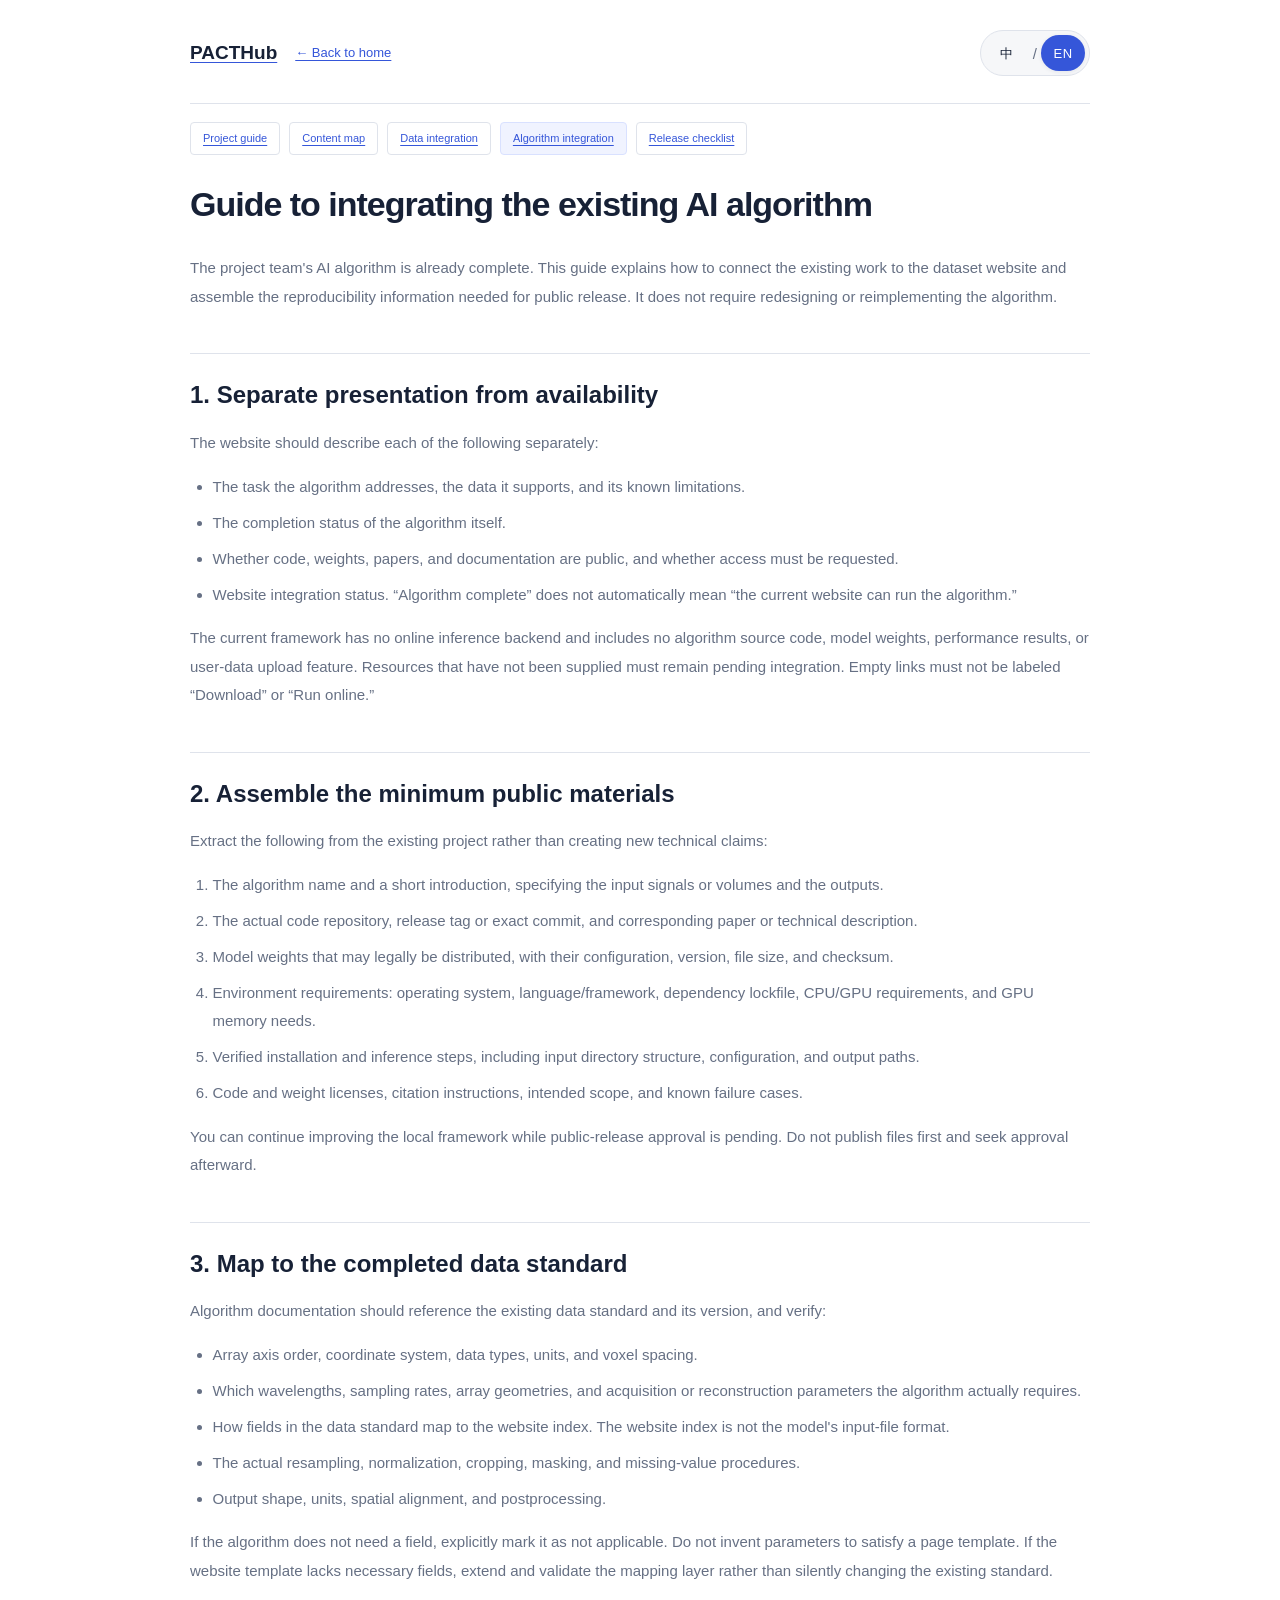
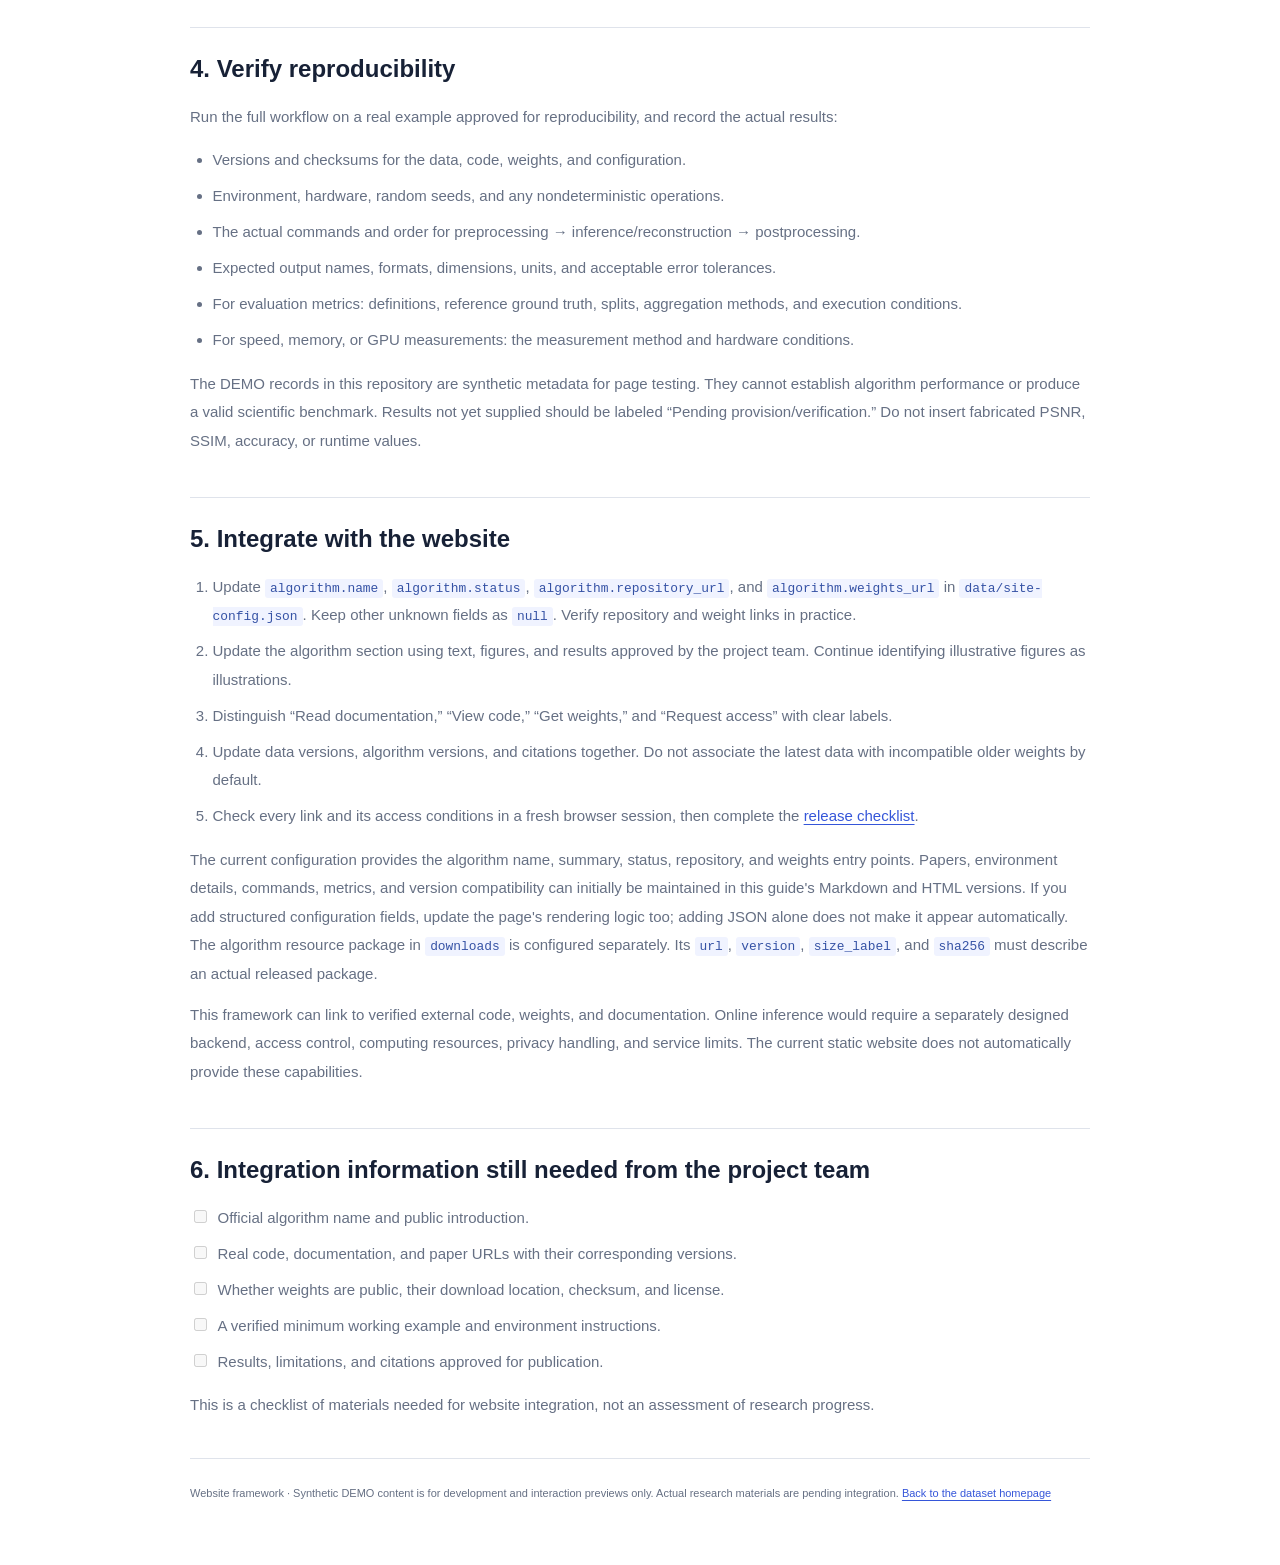
==== docs/algorithm-guide.html @ b76b093a "Complete reviewed bilingual website publication files" ====
<!doctype html>
<html lang="zh-CN">
<head>
  <meta charset="utf-8">
  <meta name="viewport" content="width=device-width,initial-scale=1">
  <meta name="description" data-i18n-content="docs.description" content="PACTHub 中英双语网站指南。示例为合成 DEMO，真实研究材料待提供与核验。">
  <title data-i18n="docs.title.algorithm-guide">算法接入 · PACTHub</title>
  <link rel="icon" href="../assets/images/favicon.svg" type="image/svg+xml">
  <link rel="stylesheet" href="../assets/css/styles.css">
  <style data-doc-style>[data-lang-section][hidden]{display:none!important}.doc-content>.doc-topbar,.doc-content>.doc-nav,.doc-content>.doc-footer{width:100%}.doc-content>.doc-topbar{padding-top:0;align-items:center;flex-wrap:wrap}.doc-content>.doc-nav{padding:18px 0 26px}.doc-toolbar-links{display:flex;align-items:center;gap:18px;flex-wrap:wrap}.doc-content .language-switch{display:inline-flex;align-items:center;gap:4px;padding:4px;border:1px solid var(--line,#ccd4df);border-radius:24px;background:var(--surface,#fff)}.doc-content .language-switch button{font:inherit;font-size:13px;min-width:44px;min-height:36px;padding:4px 12px;border:0;border-radius:20px;background:transparent;color:var(--text,#17283b);cursor:pointer}.doc-content .language-switch button[aria-pressed=true]{background:var(--accent,#335ac9);color:#fff}.doc-content .language-switch button:focus-visible{outline:3px solid var(--accent,#335ac9);outline-offset:3px}.doc-content [data-lang-section]{margin:0}.doc-content>.doc-footer{margin-top:38px;padding-bottom:0}.doc-content .task-list input{flex-shrink:0}</style>
  <script src="../assets/js/i18n.js" defer></script>
  <script src="../assets/js/docs-i18n.js" defer></script>
</head>
<body class="doc-page">
  <!-- Keep this guide's complete Chinese and English content synchronized with docs/algorithm-guide.md. -->
  <a class="skip-link" href="#guide-content" data-i18n="docs.skip">跳转到指南正文</a>
  <main id="main" class="doc-content">
    <header class="doc-topbar">
      <div class="doc-toolbar-links"><a href="../index.html" data-i18n-aria-label="docs.home.aria" aria-label="返回 PACTHub 首页"><strong lang="en">PACTHub</strong></a><a href="../index.html" data-i18n="docs.home">← 返回首页</a></div>
      <div class="language-switch" role="group" aria-label="选择语言" data-i18n-aria-label="docs.language">
        <button type="button" data-language="zh" lang="zh-CN" aria-label="中文" aria-pressed="true">中</button><span aria-hidden="true">/</span><button type="button" data-language="en" lang="en" aria-label="English" aria-pressed="false">EN</button>
      </div>
    </header>
    <nav class="doc-nav" aria-label="文档导航" data-i18n-aria-label="docs.navigation"><a href="project-guide.html" data-i18n="docs.nav.project-guide">项目说明</a><a href="content-map.html" data-i18n="docs.nav.content-map">内容地图</a><a href="data-guide.html" data-i18n="docs.nav.data-guide">数据接入</a><a href="algorithm-guide.html" aria-current="page" data-i18n="docs.nav.algorithm-guide">算法接入</a><a href="release-checklist.html" data-i18n="docs.nav.release-checklist">发布清单</a></nav>
    <article id="guide-content" tabindex="-1">
      <section data-lang-section="zh" lang="zh-CN">
<h1 id="已有-ai-算法接入指南" data-doc-anchor="已有-ai-算法接入指南">已有 AI 算法接入指南</h1>
<p>项目方的 AI 算法已经完成。这里说明如何把已有成果接入数据集网站，并整理公开发布所需的可复现信息；不要求重新设计或重新实现算法。</p>
<h2 id="1-先明确展示与可用性" data-doc-anchor="1-先明确展示与可用性">1. 先明确展示与可用性</h2>
<p>网站应分别说明：</p>
<ul>
<li>算法解决的任务、适用数据和已知限制。</li>
<li>算法本身的完成状态。</li>
<li>代码、权重、论文、使用文档是否已公开，以及是否需要申请访问。</li>
<li>网站接入状态；“算法已完成”不自动意味着“当前站点可运行算法”。</li>
</ul>
<p>当前框架没有在线推理后端，也不包含算法源码、模型权重、性能数据或用户数据上传功能。有关资源未提供时保持待接入状态，不能给空链接显示“下载”或“在线运行”。</p>
<h2 id="2-整理最小公开材料" data-doc-anchor="2-整理最小公开材料">2. 整理最小公开材料</h2>
<p>建议从现有项目提取以下材料，避免另造技术结论：</p>
<ol type="1">
<li>算法名称与简短介绍，明确输入信号/体数据和输出内容。</li>
<li>实际代码仓库、版本标签或精确提交，以及对应论文或技术说明。</li>
<li>合法可分发的模型权重、对应配置、版本、文件大小和校验值。</li>
<li>环境说明：操作系统、语言/框架、依赖锁定文件、CPU/GPU 与显存需求。</li>
<li>已验证的安装和推理步骤，包括输入目录结构、配置和输出路径。</li>
<li>使用许可证、权重许可、引用方式，以及适用范围和已知失败情形。</li>
</ol>
<p>材料尚未获得公开授权时可以继续完善本地框架；不要先公开文件再补审批。</p>
<h2 id="3-与已完成数据标准的对应关系" data-doc-anchor="3-与已完成数据标准的对应关系">3. 与已完成数据标准的对应关系</h2>
<p>算法说明应引用现有数据标准及其版本，并核实：</p>
<ul>
<li>数组轴顺序、坐标系、数据类型、单位和体素间距。</li>
<li>波长、采样率、阵列几何、采集或重建参数中哪些是算法必需输入。</li>
<li>数据标准中的原字段如何映射到网站索引；网站索引不是模型输入文件格式。</li>
<li>重采样、归一化、裁剪、掩膜和缺失值处理的实际步骤。</li>
<li>输出的形状、单位、空间对应关系，以及后处理方式。</li>
</ul>
<p>如果实际算法不需要某个字段，明确标注不适用；不要为满足页面模板而捏造参数。网站模板字段不足时，应扩展并校验映射层，而不是静默改变已有标准。</p>
<h2 id="4-可复现验证" data-doc-anchor="4-可复现验证">4. 可复现验证</h2>
<p>用已获准用于复现的真实样例验证一次完整流程，记录实际结果：</p>
<ul>
<li>数据、代码、权重、配置的版本和校验值。</li>
<li>环境、硬件、随机种子，以及是否存在非确定性算子。</li>
<li>预处理 → 推理/重建 → 后处理的真实命令和顺序。</li>
<li>预期输出名称、格式、维度、单位及可接受误差范围。</li>
<li>若有评估指标，附定义、参考真值、划分、聚合方式和运行条件。</li>
<li>若展示速度、内存或 GPU 开销，附测量口径和硬件条件。</li>
</ul>
<p>本仓库的 DEMO 是页面测试元数据，不能用于证明算法效果或生成有效科学基准。尚未交付的结果应写“待提供/待核验”，不要用虚构 PSNR、SSIM、准确率或耗时占位。</p>
<h2 id="5-在网站中接入" data-doc-anchor="5-在网站中接入">5. 在网站中接入</h2>
<ol type="1">
<li>更新 <code>data/site-config.json</code> 的 <code>algorithm.name</code>、<code>algorithm.status</code>、<code>algorithm.repository_url</code>、<code>algorithm.weights_url</code>，保留其他未知字段的 <code>null</code>。仓库和权重链接必须实际核验。</li>
<li>更新算法介绍页面，使用项目方批准的文字、图表和结果。示意图继续注明其性质。</li>
<li>用清楚的标签区分“阅读文档”“查看代码”“获取权重”“申请访问”。</li>
<li>同步更新数据版本、算法版本与引用信息。不要让最新数据默认关联到不兼容的旧权重。</li>
<li>在空白浏览器会话验证每个链接和访问条件，并按<a href="release-checklist.html">发布清单</a>完成审核。</li>
</ol>
<p>当前配置提供算法名称、摘要、状态、仓库与权重入口；论文、环境、命令、指标和版本对应关系可先写入此指南的维护版与 HTML 版。若为它们增加结构化配置字段，也需同步页面读取逻辑，不能只添加 JSON 后假定会自动显示。<code>downloads</code> 中的算法资料包入口独立配置，其 <code>url</code>、<code>version</code>、<code>size_label</code>、<code>sha256</code> 也需指向真实发布包。</p>
<p>此框架可在外部提供已验证的代码、权重和文档链接。若以后需要在线推理，应另行设计后端、访问控制、计算资源、隐私处理和服务限制；当前静态站点不会自动获得这些能力。</p>
<h2 id="6-尚待项目方提供的接入信息" data-doc-anchor="6-尚待项目方提供的接入信息">6. 尚待项目方提供的接入信息</h2>
<ul class="task-list">
<li><label><input type="checkbox" / disabled>正式算法名与对外简介。</label></li>
<li><label><input type="checkbox" / disabled>真实代码/文档/论文地址及对应版本。</label></li>
<li><label><input type="checkbox" / disabled>权重是否开放、下载位置、校验值及许可。</label></li>
<li><label><input type="checkbox" / disabled>已验证的最小运行示例与环境说明。</label></li>
<li><label><input type="checkbox" / disabled>获准公开的结果、限制与引用。</label></li>
</ul>
<p>以上是网站接入所需材料清单，不是对研究进度的判断。</p>

      </section>
      <section data-lang-section="en" lang="en" hidden inert aria-hidden="true">
<h1 id="en-已有-ai-算法接入指南" data-doc-anchor="已有-ai-算法接入指南">Guide to integrating the existing AI algorithm</h1>
<p>The project team's AI algorithm is already complete. This guide explains how to connect the existing work to the dataset website and assemble the reproducibility information needed for public release. It does not require redesigning or reimplementing the algorithm.</p>
<h2 id="en-1-先明确展示与可用性" data-doc-anchor="1-先明确展示与可用性">1. Separate presentation from availability</h2>
<p>The website should describe each of the following separately:</p>
<ul>
<li>The task the algorithm addresses, the data it supports, and its known limitations.</li>
<li>The completion status of the algorithm itself.</li>
<li>Whether code, weights, papers, and documentation are public, and whether access must be requested.</li>
<li>Website integration status. “Algorithm complete” does not automatically mean “the current website can run the algorithm.”</li>
</ul>
<p>The current framework has no online inference backend and includes no algorithm source code, model weights, performance results, or user-data upload feature. Resources that have not been supplied must remain pending integration. Empty links must not be labeled “Download” or “Run online.”</p>
<h2 id="en-2-整理最小公开材料" data-doc-anchor="2-整理最小公开材料">2. Assemble the minimum public materials</h2>
<p>Extract the following from the existing project rather than creating new technical claims:</p>
<ol type="1">
<li>The algorithm name and a short introduction, specifying the input signals or volumes and the outputs.</li>
<li>The actual code repository, release tag or exact commit, and corresponding paper or technical description.</li>
<li>Model weights that may legally be distributed, with their configuration, version, file size, and checksum.</li>
<li>Environment requirements: operating system, language/framework, dependency lockfile, CPU/GPU requirements, and GPU memory needs.</li>
<li>Verified installation and inference steps, including input directory structure, configuration, and output paths.</li>
<li>Code and weight licenses, citation instructions, intended scope, and known failure cases.</li>
</ol>
<p>You can continue improving the local framework while public-release approval is pending. Do not publish files first and seek approval afterward.</p>
<h2 id="en-3-与已完成数据标准的对应关系" data-doc-anchor="3-与已完成数据标准的对应关系">3. Map to the completed data standard</h2>
<p>Algorithm documentation should reference the existing data standard and its version, and verify:</p>
<ul>
<li>Array axis order, coordinate system, data types, units, and voxel spacing.</li>
<li>Which wavelengths, sampling rates, array geometries, and acquisition or reconstruction parameters the algorithm actually requires.</li>
<li>How fields in the data standard map to the website index. The website index is not the model's input-file format.</li>
<li>The actual resampling, normalization, cropping, masking, and missing-value procedures.</li>
<li>Output shape, units, spatial alignment, and postprocessing.</li>
</ul>
<p>If the algorithm does not need a field, explicitly mark it as not applicable. Do not invent parameters to satisfy a page template. If the website template lacks necessary fields, extend and validate the mapping layer rather than silently changing the existing standard.</p>
<h2 id="en-4-可复现验证" data-doc-anchor="4-可复现验证">4. Verify reproducibility</h2>
<p>Run the full workflow on a real example approved for reproducibility, and record the actual results:</p>
<ul>
<li>Versions and checksums for the data, code, weights, and configuration.</li>
<li>Environment, hardware, random seeds, and any nondeterministic operations.</li>
<li>The actual commands and order for preprocessing → inference/reconstruction → postprocessing.</li>
<li>Expected output names, formats, dimensions, units, and acceptable error tolerances.</li>
<li>For evaluation metrics: definitions, reference ground truth, splits, aggregation methods, and execution conditions.</li>
<li>For speed, memory, or GPU measurements: the measurement method and hardware conditions.</li>
</ul>
<p>The DEMO records in this repository are synthetic metadata for page testing. They cannot establish algorithm performance or produce a valid scientific benchmark. Results not yet supplied should be labeled “Pending provision/verification.” Do not insert fabricated PSNR, SSIM, accuracy, or runtime values.</p>
<h2 id="en-5-在网站中接入" data-doc-anchor="5-在网站中接入">5. Integrate with the website</h2>
<ol type="1">
<li>Update <code>algorithm.name</code>, <code>algorithm.status</code>, <code>algorithm.repository_url</code>, and <code>algorithm.weights_url</code> in <code>data/site-config.json</code>. Keep other unknown fields as <code>null</code>. Verify repository and weight links in practice.</li>
<li>Update the algorithm section using text, figures, and results approved by the project team. Continue identifying illustrative figures as illustrations.</li>
<li>Distinguish “Read documentation,” “View code,” “Get weights,” and “Request access” with clear labels.</li>
<li>Update data versions, algorithm versions, and citations together. Do not associate the latest data with incompatible older weights by default.</li>
<li>Check every link and its access conditions in a fresh browser session, then complete the <a href="release-checklist.html">release checklist</a>.</li>
</ol>
<p>The current configuration provides the algorithm name, summary, status, repository, and weights entry points. Papers, environment details, commands, metrics, and version compatibility can initially be maintained in this guide's Markdown and HTML versions. If you add structured configuration fields, update the page's rendering logic too; adding JSON alone does not make it appear automatically. The algorithm resource package in <code>downloads</code> is configured separately. Its <code>url</code>, <code>version</code>, <code>size_label</code>, and <code>sha256</code> must describe an actual released package.</p>
<p>This framework can link to verified external code, weights, and documentation. Online inference would require a separately designed backend, access control, computing resources, privacy handling, and service limits. The current static website does not automatically provide these capabilities.</p>
<h2 id="en-6-尚待项目方提供的接入信息" data-doc-anchor="6-尚待项目方提供的接入信息">6. Integration information still needed from the project team</h2>
<ul class="task-list">
<li><label><input type="checkbox" / disabled>Official algorithm name and public introduction.</label></li>
<li><label><input type="checkbox" / disabled>Real code, documentation, and paper URLs with their corresponding versions.</label></li>
<li><label><input type="checkbox" / disabled>Whether weights are public, their download location, checksum, and license.</label></li>
<li><label><input type="checkbox" / disabled>A verified minimum working example and environment instructions.</label></li>
<li><label><input type="checkbox" / disabled>Results, limitations, and citations approved for publication.</label></li>
</ul>
<p>This is a checklist of materials needed for website integration, not an assessment of research progress.</p>

      </section>
    </article>
    <footer class="doc-footer"><span data-i18n="docs.footer">网站框架 · 合成 DEMO 仅用于开发与交互演示；真实研究材料待接入。</span> <a href="../index.html" data-i18n="docs.home.footer">返回数据集首页</a></footer>
  </main>
</body>
</html>
---- assets/css/styles.css ----
/* PACTHub — a quiet, editorial research interface. No remote fonts or assets. */
:root{--bg:#fff;--surface:#f6f7f9;--surface-blue:#f0f3ff;--text:#172136;--muted:#667084;--line:#dfe3eb;--accent:#3556d9;--accent-dim:#d9e1ff;--mono:"SFMono-Regular",Consolas,"Liberation Mono",monospace;--sans:Inter,-apple-system,BlinkMacSystemFont,"Segoe UI","PingFang SC","Hiragino Sans GB","Microsoft YaHei",sans-serif}
*{box-sizing:border-box}html{scroll-behavior:smooth;scroll-padding-top:100px}body{margin:0;font-family:var(--sans);color:var(--text);background:var(--bg);font-size:15px;line-height:1.75;-webkit-font-smoothing:antialiased}body.modal-open{overflow:hidden}a{color:inherit;text-decoration:none}button,input,select{font:inherit}button,a,input,select{-webkit-tap-highlight-color:transparent}button{cursor:pointer}button:disabled{cursor:not-allowed}button{color:inherit}img,svg{vertical-align:middle}img{max-width:100%;height:auto}h1,h2,h3,h4,p,figure{margin:0}h1,h2,h3,h4{font-weight:600;line-height:1.4}button:focus-visible,a:focus-visible,input:focus-visible,select:focus-visible{outline:3px solid var(--accent);outline-offset:4px}::selection{background:var(--accent-dim)}[hidden]{display:none!important}.container{width:min(1200px,calc(100% - 96px));margin-inline:auto}.sr-only{position:absolute;width:1px;height:1px;padding:0;margin:-1px;overflow:hidden;clip:rect(0,0,0,0);white-space:nowrap;border:0}.skip-link{position:fixed;top:-80px;left:16px;z-index:100;padding:10px 18px;background:var(--text);color:white;border-radius:5px}.skip-link:focus{top:12px}.mono,.eyebrow{font-family:var(--mono);font-size:10px;line-height:1.6;letter-spacing:1.2px}.eyebrow{font-weight:500;color:var(--accent);margin-bottom:19px;display:flex;align-items:center;gap:10px}.small-cross{font-family:var(--sans);font-size:20px;font-weight:400}.status-dot{display:inline-block;width:5px;height:5px;background:var(--accent);border-radius:50%;flex:none}.demo-banner{min-height:36px;padding:8px 24px;display:flex;align-items:center;justify-content:center;gap:10px;background:var(--surface-blue);font-size:11px;color:#4b597c;line-height:1.5}.demo-banner strong{font-weight:600}.demo-banner a{margin-left:12px;color:var(--accent);white-space:nowrap}.site-header{position:sticky;top:0;background:rgba(255,255,255,.97);border-bottom:1px solid var(--line);z-index:30}.header-inner{height:82px;display:flex;align-items:center;justify-content:space-between;gap:30px}.brand{display:inline-flex;align-items:center;gap:11px;font-size:24px;font-weight:650;letter-spacing:-.9px;white-space:nowrap;line-height:1.2}.brand svg{color:var(--accent)}.primary-nav{display:flex;align-items:center;gap:28px;font-size:12px}.primary-nav>a{padding:10px 0;color:#596174;transition:color .15s}.primary-nav>a:hover{color:var(--accent)}.primary-nav .nav-download{border:1px solid var(--line);padding:9px 15px;border-radius:5px;color:var(--text)}.nav-download span{margin-left:12px}.menu-toggle{display:none;align-items:center;gap:12px;min-height:44px;border:0;background:none;font-size:13px}.hero{display:grid;grid-template-columns:1.06fr 1fr;align-items:center;gap:55px;min-height:650px;padding-block:74px 83px}.hero h1{font-size:clamp(32px,3.8vw,51px);letter-spacing:-2px;line-height:1.43;font-weight:620;margin:24px 0}.hero h1 span{color:var(--accent)}.hero-description{font-size:16px;line-height:1.95;color:var(--muted);max-width:460px}.hero-actions{display:flex;align-items:center;gap:28px;margin-top:31px}.button{min-height:44px;display:inline-flex;align-items:center;justify-content:center;gap:27px;border:1px solid transparent;border-radius:5px;padding:11px 19px;font-size:12px;font-weight:550;line-height:1.5;transition:background .15s, border-color .15s, transform .15s}.button-primary{background:var(--accent);color:#fff;box-shadow:0 3px 6px #3556d912}.button-primary:hover{background:#2646c4;transform:translateY(-1px)}.button-secondary{background:white;border-color:var(--line)}.button-secondary:hover:enabled,.button-secondary[href]:hover{border-color:#acb7d9;background:#f8faff}.button:disabled{background:#f7f8fa;border-color:var(--line);color:#697184;box-shadow:none}.text-link{display:inline-flex;align-items:center;gap:16px;font-size:12px;font-weight:550;color:var(--text);line-height:1.6}.text-link:hover{color:var(--accent)}.hero-topics{display:flex;align-items:center;gap:17px;margin-top:39px;color:var(--muted);font-size:10px}.hero-topics span+span{border-left:1px solid var(--line);padding-left:17px}.hero-visual{position:relative;min-width:0;background:linear-gradient(140deg,#f9fafe 0%,#f1f4fc 65%,#f7f8fc 100%);border:1px solid #edf0f7;border-radius:10px;overflow:hidden}.visual-top{position:absolute;top:22px;left:24px;right:24px;display:flex;justify-content:space-between;font-family:var(--mono);font-size:8px;letter-spacing:1.2px;color:#647088}.visual-marker{color:var(--accent)}.hero-visual img{width:100%;display:block}.hero-visual figcaption{display:flex;justify-content:space-between;align-items:center;padding:0 24px 21px;color:#647088;font-size:9px;letter-spacing:.5px}.section-block{padding-block:92px}.overview{padding-top:36px;border-top:1px solid var(--line)}.section-heading{margin-bottom:43px}.section-heading h2{font-size:clamp(26px,2.6vw,34px);letter-spacing:-1.1px;line-height:1.45}.section-heading .eyebrow{margin-bottom:14px}.section-heading>p,.section-heading.horizontal>p{font-size:13px;color:var(--muted);line-height:1.85;max-width:380px}.section-heading.horizontal{display:flex;align-items:flex-end;justify-content:space-between;gap:44px}.overview-grid{display:grid;grid-template-columns:repeat(3,1fr);gap:34px}.overview-grid article{border-top:1px solid var(--line);padding:27px 0 0}.feature-number{font-family:var(--mono);font-size:12px;color:var(--accent);display:block;margin-bottom:27px}.overview-grid h3{font-size:18px;margin-bottom:12px}.overview-grid p{font-size:13px;line-height:1.95;color:var(--muted);max-width:310px;margin-bottom:27px}.overview-grid .mono{font-size:9px;color:#667084;letter-spacing:1.1px}.explore-section{background:var(--surface);border-block:1px solid #edf0f4}.explorer-toolbar{display:flex;justify-content:space-between;align-items:center;gap:25px;padding-bottom:20px;border-bottom:1px solid var(--line)}.filter-group{display:flex;flex-wrap:wrap;gap:7px}.filter-chip{padding:8px 18px;min-height:40px;border:1px solid transparent;border-radius:5px;background:none;color:var(--muted);font-size:12px;white-space:nowrap}.filter-chip:hover{background:#e8ecf4}.filter-chip.active{background:var(--text);color:#fff}.search-controls{display:flex;align-items:center;gap:10px}.search-field{display:flex;align-items:center;gap:9px;padding:0 13px;border:1px solid var(--line);border-radius:5px;background:white;height:40px;color:var(--muted)}.search-field input{width:160px;min-width:0;border:0;outline:none!important;background:none;color:var(--text);font-size:12px}.search-field:focus-within{outline:2px solid var(--accent);outline-offset:2px}.search-field input::placeholder{color:#667084}.search-controls select{height:40px;max-width:145px;font-size:11px;border:1px solid var(--line);border-radius:5px;background:#fff;padding:0 30px 0 12px;color:var(--muted)}.results-meta{display:flex;justify-content:space-between;align-items:center;gap:15px;font-size:11px;color:var(--muted);margin:19px 0}.results-meta .mono{font-size:8px;letter-spacing:1px}.sample-grid{display:grid;grid-template-columns:repeat(3,minmax(0,1fr));gap:24px;min-height:0}.sample-card{overflow:hidden;background:white;border:1px solid var(--line);border-radius:7px;transition:border-color .18s,box-shadow .18s,transform .18s}.sample-card:hover{border-color:#b7c3e8;box-shadow:0 10px 24px #15274806;transform:translateY(-3px)}.sample-image{position:relative;aspect-ratio:1.9;overflow:hidden;background:#edf0f7;border-bottom:1px solid #eef0f5}.sample-image img{width:100%;height:100%;display:block;object-fit:cover}.demo-tag{display:inline-flex;align-items:center;min-height:21px;border:1px solid #d5ddea;border-radius:3px;padding:2px 6px;background:#ffffffeb;color:#596680;font-family:var(--mono);font-size:8px;letter-spacing:.5px;line-height:1.4}.sample-image .demo-tag{position:absolute;top:13px;left:13px}.image-caption{position:absolute;bottom:11px;left:15px;font-family:var(--mono);font-size:7px;letter-spacing:1px;color:#5e6a84}.sample-content{padding:21px 22px 17px}.sample-topline{display:flex;align-items:center;justify-content:space-between;gap:8px;font-family:var(--mono);font-size:9px;color:var(--muted);letter-spacing:.2px}.split-tag{border:1px solid #e6e9ef;border-radius:3px;padding:1px 5px;font-size:8px;color:#657089}.sample-content h3{font-size:16px;font-weight:550;margin:11px 0 6px}.sample-specs{display:flex;align-items:center;gap:8px;font-family:var(--mono);font-size:10px;color:#667289}.sample-specs span:last-child{font-size:7px;letter-spacing:1px}.sample-footer{border-top:1px solid #eef0f5;margin-top:19px;padding-top:12px;display:flex;align-items:center;justify-content:space-between}.sample-category{font-size:10px;color:var(--muted)}.detail-button{display:flex;align-items:center;gap:14px;border:0;background:none;font-size:11px;padding:7px 0 7px 12px;color:var(--text)}.detail-button:hover{color:var(--accent)}.detail-button span{font-size:15px}.index-footnote{display:flex;justify-content:space-between;align-items:center;gap:25px;margin-top:27px;font-size:11px;color:var(--muted)}.empty-state,.load-error{background:white;border:1px solid var(--line);border-radius:7px;padding:55px 24px;text-align:center}.empty-state>span{display:block;font-size:40px;color:var(--muted);margin-bottom:10px}.empty-state h3,.load-error h3{font-size:19px}.empty-state p,.load-error p{color:var(--muted);font-size:13px;margin:10px auto 20px;max-width:620px;overflow-wrap:anywhere}.load-error a{color:var(--accent);text-decoration:underline}.algorithm-layout{display:grid;grid-template-columns:1fr 1fr;gap:110px;align-items:center}.section-kicker{display:block;font-size:11px;color:var(--muted);margin-bottom:20px}.algorithm-copy h3,.paper-copy h3,.team-grid h3{font-size:25px;letter-spacing:-.5px;margin-bottom:17px}.algorithm-copy>p:not(.resource-status),.paper-copy>p,.team-grid p{color:var(--muted);font-size:13px;line-height:1.95;max-width:450px}.resource-status{display:flex;align-items:center;gap:8px;color:var(--muted);font-size:11px;margin-top:26px}.resource-status:before{content:"";width:5px;height:5px;border-radius:50%;background:#99a3b6}.resource-buttons{display:flex;flex-wrap:wrap;gap:10px;margin-top:19px}.method-panel{border:1px solid var(--line);border-radius:8px;padding:25px 29px 21px;background:#fff}.method-panel-top{display:flex;justify-content:space-between;color:var(--muted);padding-bottom:23px;border-bottom:1px solid var(--line)}.method-panel-top .mono{font-size:8px}.pipeline{list-style:none;margin:0;padding:0}.pipeline li{position:relative;display:flex;gap:24px;padding:24px 0}.pipeline li:not(:last-child){border-bottom:1px solid #edf0f5}.pipeline-number{display:flex;align-items:center;justify-content:center;flex:none;width:34px;height:34px;border:1px solid var(--accent-dim);border-radius:7px;color:var(--accent);background:var(--surface-blue);font-family:var(--mono);font-size:10px}.pipeline .mono{font-size:8px;color:var(--accent)}.pipeline h4{font-size:16px;margin:3px 0 6px}.pipeline p{font-size:11px;color:var(--muted)}.method-caption{border-top:1px solid var(--line);padding-top:15px;font-size:10px;color:var(--muted)}.downloads-section{background:var(--surface);border-block:1px solid #edf0f4}.download-grid{display:grid;grid-template-columns:repeat(3,minmax(0,1fr));gap:23px}.download-card{background:white;border:1px solid var(--line);border-radius:7px;padding:26px;display:flex;flex-direction:column;align-items:flex-start}.status-pill{display:inline-flex;align-items:center;gap:6px;border:1px solid var(--line);border-radius:4px;padding:2px 7px;font-size:9px;color:var(--muted);line-height:1.6}.status-pill:before{content:"";width:4px;height:4px;border-radius:50%;background:#8a96aa}.download-card h3{font-size:20px;margin:24px 0 12px}.download-card>p{font-size:12px;color:var(--muted);line-height:1.9;margin-bottom:24px;flex:1}.download-meta{font-family:var(--mono);font-size:9px;color:var(--muted);display:flex;flex-wrap:wrap;gap:10px;margin-bottom:18px}.download-card>.button{width:100%;justify-content:space-between}.usage-row{display:flex;align-items:center;gap:28px;margin-top:33px;padding:30px 0;border-block:1px solid var(--line)}.usage-row>div{margin-right:auto}.usage-row .mono{font-size:8px;color:var(--muted)}.usage-row h3{font-size:15px;margin-top:7px}.usage-row .text-link{font-size:11px;gap:9px;white-space:nowrap}.release-note{display:flex;gap:10px;align-items:flex-start;margin-top:20px;font-size:10px;color:var(--muted)}.note-symbol{width:15px;height:15px;flex:none;border:1px solid #8c95a7;border-radius:50%;text-align:center;font-size:9px;line-height:14px;margin-top:2px}.release-note p span{margin-left:10px}.publication-layout{display:grid;grid-template-columns:1fr 1fr;gap:110px;align-items:start}.citation-panel{background:var(--surface);border:1px solid var(--line);border-radius:7px;padding:24px 26px;min-height:204px;display:flex;flex-direction:column}.citation-top{display:flex;justify-content:space-between;align-items:center;gap:18px;color:var(--muted);padding-bottom:23px}.citation-top .mono{font-size:9px}.copy-button{background:none;border:none;color:var(--accent);font-size:10px;padding:5px 0;min-height:30px}.copy-button:disabled{color:#758099}.citation-panel>p:first-of-type{font-family:var(--mono);font-size:12px;line-height:1.9;white-space:pre-wrap;overflow-wrap:anywhere;flex:1}.citation-status{font-size:10px;color:var(--muted);margin-top:25px}.team-section{border-top:1px solid var(--line);background:#fafbfc}.team-grid{display:grid;grid-template-columns:1fr 1fr;gap:110px}.team-grid>article{border-top:1px solid var(--line);padding-top:24px}.team-grid h3{font-size:20px}.team-member{margin-top:16px;padding-top:16px;border-top:1px solid var(--line)}.team-member:first-child{margin-top:0;padding-top:0;border:0}.team-member h3{margin-bottom:4px;font-size:18px}.team-member p{font-size:11px}.team-member a{color:var(--accent)}.site-footer{background:white}.footer-inner{display:flex;align-items:center;gap:35px;padding-block:40px}.footer-inner .brand{font-size:22px}.footer-inner p{font-size:11px;color:var(--muted);margin-right:auto}.footer-inner>a:last-child{font-size:11px;color:var(--muted)}.footer-bottom{display:flex;justify-content:space-between;gap:20px;padding-block:21px;border-top:1px solid var(--line);font-family:var(--mono);font-size:8px;letter-spacing:.8px;color:var(--muted)}.footer-bottom a{font-family:var(--sans);font-size:10px;letter-spacing:0}dialog{padding:0;border:1px solid var(--line);border-radius:10px;background:white;color:var(--text);width:min(740px,calc(100% - 32px));max-height:calc(100dvh - 48px);box-shadow:0 30px 100px #14223b33}dialog::backdrop{background:#13213c70;backdrop-filter:blur(3px)}.dialog-shell{padding:26px 32px}.dialog-header{display:flex;justify-content:space-between;align-items:center;border-bottom:1px solid var(--line);margin-bottom:27px;padding-bottom:16px}.dialog-header .eyebrow{margin:0;font-size:9px}.icon-button{display:grid;place-items:center;border:1px solid var(--line);background:white;width:36px;height:36px;border-radius:4px;font-size:24px;line-height:1}.detail-heading>.demo-tag{margin-bottom:12px}.detail-heading h2{font-size:23px;margin-bottom:24px;overflow-wrap:anywhere}.detail-grid{display:grid;grid-template-columns:1fr 1fr;margin:0;gap:0 30px}.detail-grid>div{padding:12px 0;border-top:1px solid var(--line)}.detail-grid dt{font-size:10px;color:var(--muted)}.detail-grid dd{font-family:var(--mono);font-size:12px;margin:4px 0 0;overflow-wrap:anywhere}.detail-note{font-size:12px;color:var(--muted);line-height:1.9;padding:15px;margin-top:20px;background:var(--surface);border-radius:5px;overflow-wrap:anywhere}.detail-provenance{padding-top:23px;font-size:12px;overflow-wrap:anywhere}.detail-provenance h3{font-size:13px;margin-bottom:8px}.detail-provenance p{margin-top:4px;color:var(--muted)}.dialog-footer{border-top:1px solid var(--line);margin-top:28px;padding-top:20px;display:flex;align-items:center;justify-content:space-between;gap:16px}.dialog-footer>span{font-size:10px;color:var(--muted)}
/* Readable documentation shares the same palette and typography. */
.doc-page,.document-main{font-size:15px;line-height:1.9;overflow-wrap:anywhere}.doc-topbar,.doc-nav,.doc-content,.doc-footer{width:min(900px,calc(100% - 64px));margin-inline:auto}.doc-topbar{display:flex;justify-content:space-between;gap:20px;padding:27px 0;border-bottom:1px solid var(--line)}.doc-topbar a{font-size:13px;color:var(--accent)}.doc-topbar strong{font-size:19px}.doc-nav{display:flex;flex-wrap:wrap;gap:9px;padding:24px 0 8px}.doc-nav a{padding:5px 12px;border:1px solid var(--line);border-radius:4px;font-size:11px;color:var(--muted)}.doc-nav a[aria-current=page]{background:var(--surface-blue);border-color:var(--accent-dim);color:var(--accent)}.doc-content{padding:30px 0 62px}.doc-content h1,.document-main h1{font-size:34px;letter-spacing:-1px;margin-bottom:26px}.doc-content h2,.document-main h2{font-size:24px;margin:42px 0 17px;border-top:1px solid var(--line);padding-top:24px}.doc-content h3,.document-main h3{font-size:18px;margin:26px 0 10px}.doc-content p,.doc-content li,.document-main p,.document-main li{color:var(--muted)}.doc-content p,.document-main p{margin:12px 0}.doc-content strong,.document-main strong{color:var(--text)}.doc-content a,.document-main a{color:var(--accent);text-decoration:underline;text-underline-offset:3px}.doc-content code,.document-main code{font-family:var(--mono);font-size:.86em;background:var(--surface-blue);color:#3552a5;padding:2px 5px;border-radius:3px}.doc-content pre,.document-main pre{background:var(--surface);border:1px solid var(--line);border-radius:5px;padding:20px;overflow:auto;white-space:pre-wrap}.doc-content pre code{padding:0;background:none}.doc-content table,.document-main table{display:block;max-width:100%;overflow:auto;border-collapse:collapse;font-size:12px;margin:22px 0}.doc-content th,.doc-content td,.document-main th,.document-main td{padding:10px 14px;border:1px solid var(--line);text-align:left;vertical-align:top;min-width:110px}.doc-content th,.document-main th{background:var(--surface-blue)}.doc-content ul,.doc-content ol{padding-left:1.5em}.doc-content li{margin:.5em 0}.doc-content .task-list{list-style:none;padding-left:0}.doc-content input[type=checkbox]{accent-color:var(--accent);margin-right:.7em}.doc-footer{padding:24px 0 40px;border-top:1px solid var(--line);font-size:11px;color:var(--muted)}.document-header{padding-block:28px;border-bottom:1px solid var(--line)}.document-main{max-width:900px;padding-block:50px 80px}.document-main section{margin-block:35px}
@media(min-width:1440px){.hero{gap:75px}}
@media(max-width:1100px){.container{width:calc(100% - 64px)}.primary-nav{gap:18px}.hero{gap:30px;min-height:590px;padding-block:68px}.hero h1{font-size:39px;letter-spacing:-1.5px}.hero-description{font-size:14px}.hero-actions{gap:18px}.algorithm-layout,.publication-layout,.team-grid{gap:55px}.sample-content{padding:18px}.usage-row{gap:20px}.download-card{padding:23px}}
@media(max-width:850px){.container{width:calc(100% - 48px)}.header-inner{height:70px}.brand{font-size:23px}.menu-toggle{display:flex}.primary-nav{display:none;position:absolute;top:70px;left:0;right:0;background:#fff;border-bottom:1px solid var(--line);padding:12px 24px 22px;flex-direction:column;align-items:stretch;gap:0;box-shadow:0 10px 15px #15274805}.primary-nav.open{display:flex}.primary-nav>a{padding:12px}.primary-nav .nav-download{margin-top:10px;padding:10px 12px}.hero{grid-template-columns:1fr 1fr;gap:20px;min-height:515px;padding-block:56px}.hero h1{font-size:32px;letter-spacing:-1px}.hero .eyebrow{font-size:8px;letter-spacing:.8px}.hero-description{font-size:12px}.hero-actions{flex-wrap:wrap;gap:17px}.hero-topics{margin-top:25px;font-size:9px;gap:12px}.hero-topics span+span{padding-left:12px}.visual-top{top:18px;left:18px;right:18px;font-size:6px;letter-spacing:.6px}.hero-visual figcaption{padding:0 18px 17px;font-size:8px}.section-block{padding-block:68px}.overview{padding-top:35px}.section-heading.horizontal{gap:25px}.section-heading.horizontal>p{font-size:11px;max-width:270px}.section-heading h2{font-size:28px}.overview-grid{gap:22px}.overview-grid p{font-size:12px}.explorer-toolbar{align-items:flex-start;flex-direction:column;gap:17px}.search-controls{width:100%}.search-field{flex:1}.search-field input{width:100%}.sample-grid{grid-template-columns:repeat(2,minmax(0,1fr));gap:20px}.algorithm-layout,.publication-layout,.team-grid{gap:35px}.method-panel{padding:21px}.pipeline li{gap:18px}.algorithm-copy h3,.paper-copy h3{font-size:23px}.download-grid{gap:14px}.download-card{padding:20px}.download-card h3{font-size:18px}.download-card>p{font-size:11px}.download-card .button{font-size:11px;padding:10px 12px}.usage-row{flex-wrap:wrap;gap:18px 26px}.usage-row>div{width:100%;margin-right:0}.citation-panel{padding:21px}.team-grid h3{font-size:19px}}
@media(max-width:600px){html{scroll-padding-top:84px}.container{width:calc(100% - 40px)}.demo-banner{padding:8px 15px;gap:7px;font-size:9px;justify-content:flex-start}.demo-banner a{margin-left:auto;font-size:9px}.header-inner{height:65px}.primary-nav{top:65px}.brand{font-size:22px}.brand svg{width:26px;height:29px}.hero{grid-template-columns:1fr;gap:40px;padding-block:43px 50px}.hero .eyebrow{font-size:9px}.hero h1{font-size:clamp(30px,7.7vw,43px);letter-spacing:-1.5px;margin:22px 0 20px}.hero-description{font-size:14px}.hero-actions{margin-top:25px;gap:25px}.hero-topics{margin-top:28px;font-size:10px}.hero-visual{max-width:470px;width:100%;margin-inline:auto}.visual-top{font-size:8px;top:20px;left:22px;right:22px}.hero-visual figcaption{font-size:9px;padding:0 22px 20px}.hero-visual img{max-height:340px;object-fit:contain}.section-block{padding-block:56px}.overview{padding-top:30px}.section-heading{margin-bottom:30px}.section-heading.horizontal{display:block}.section-heading.horizontal>p{max-width:none;font-size:12px;margin-top:17px}.section-heading h2{font-size:26px;letter-spacing:-.8px}.eyebrow{font-size:9px;letter-spacing:1px}.overview-grid{grid-template-columns:1fr;gap:23px}.overview-grid article{padding-top:21px;position:relative;padding-left:42px}.feature-number{position:absolute;left:0;top:23px;margin:0}.overview-grid h3{font-size:17px;margin-bottom:8px}.overview-grid p{max-width:none;font-size:12px;margin-bottom:12px}.overview-grid .mono{font-size:8px}.explorer-toolbar{gap:17px}.filter-chip{padding:8px 15px}.search-controls{gap:8px}.search-field{padding:0 10px}.search-controls select{max-width:116px;padding-left:9px;padding-right:18px;font-size:10px}.results-meta .mono{display:none}.sample-grid{grid-template-columns:1fr;gap:21px}.sample-content{padding:20px}.sample-content h3{font-size:17px}.sample-image{aspect-ratio:2.0}.sample-image img{object-fit:cover}.index-footnote{align-items:flex-start;font-size:10px;gap:18px}.index-footnote .text-link{font-size:10px;white-space:nowrap;gap:7px}.algorithm-layout,.publication-layout,.team-grid{grid-template-columns:1fr;gap:32px}.algorithm-copy h3,.paper-copy h3{font-size:23px}.resource-buttons .button{font-size:11px}.method-panel{padding:23px}.pipeline li{padding:22px 0;gap:22px}.download-grid{grid-template-columns:1fr;gap:16px}.download-card{padding:24px}.download-card h3{font-size:20px;margin-top:18px}.download-card>p{font-size:12px;margin-bottom:20px;max-width:300px}.download-card .button{font-size:12px}.usage-row{gap:17px 22px}.usage-row .text-link{font-size:10px;gap:7px}.release-note p span{display:block;margin-left:0;margin-top:3px}.citation-panel{padding:22px}.team-grid{gap:30px}.team-grid h3{font-size:20px}.footer-inner{padding-block:30px;gap:18px;flex-wrap:wrap}.footer-inner p{margin-right:0;font-size:10px}.footer-inner>a:last-child{width:100%;font-size:10px}.footer-bottom{font-size:6px;letter-spacing:.5px;padding-block:20px;align-items:center}.dialog-shell{padding:20px}.detail-grid{grid-template-columns:1fr;gap:0}.detail-heading h2{font-size:20px}.dialog-footer{align-items:stretch;flex-direction:column}.dialog-footer>.button{width:100%}.doc-topbar,.doc-nav,.doc-content,.doc-footer{width:calc(100% - 40px)}.doc-content h1,.document-main h1{font-size:28px}.doc-content h2,.document-main h2{font-size:22px}.doc-content,.document-main{font-size:14px}}
@media(prefers-reduced-motion:reduce){html{scroll-behavior:auto}*,*::before,*::after{transition:none!important;animation:none!important}.sample-card:hover,.button-primary:hover{transform:none}}
@media print{.site-header{position:static}.demo-banner,.hero-actions,.explorer-toolbar,.resource-buttons,.menu-toggle,dialog,.site-footer{display:none!important}.container{width:100%}.section-block{padding-block:30px}.hero{padding-block:30px;min-height:0}.sample-card,.download-card,.method-panel{break-inside:avoid}body{font-size:11px}}

/* Cinematic first screen. The remaining six sections keep the light theme. */
.cinematic-header{position:absolute;inset:0 0 auto;background:transparent;border:0;color:#fff;z-index:30}
.cinematic-header .header-inner{height:100px;border-bottom:1px solid #ffffff24}
.cinematic-header .brand svg{color:#bce9f9}
.cinematic-header .primary-nav>a{color:#e0e7f0}
.cinematic-header .primary-nav>a:hover{color:#fff}
.cinematic-header .primary-nav .nav-download{border-color:#ffffff4d;background:#ffffff08;color:#fff;border-radius:50px;padding:10px 18px}
.hero.hero-cinematic{position:relative;isolation:isolate;display:flex;align-items:center;overflow:hidden;width:100%;min-height:720px;min-height:max(720px,100svh);padding:160px 0 175px;background:#030812;color:#fff;gap:0}
.hero-media,.hero-shade{position:absolute;inset:0;pointer-events:none;z-index:-2}
.hero-poster,.hero-video{position:absolute;inset:0;width:100%;height:100%;max-width:none;object-fit:cover;object-position:60% 50%}
.hero-video{opacity:0;transition:opacity .75s ease}
.hero-cinematic[data-video-ready="true"] .hero-video{opacity:1}
.hero-shade{z-index:-1;background:linear-gradient(90deg,rgba(2,7,15,.68) 0%,rgba(2,7,15,.25) 48%,rgba(2,7,15,.05) 100%),linear-gradient(180deg,rgba(2,7,15,.4),transparent 27%,transparent 68%,rgba(2,7,15,.82))}
.hero-content{position:relative}
.hero-copy{max-width:800px}
.hero.hero-cinematic .eyebrow{font-size:10px;letter-spacing:2.6px;color:#c7e9f2;margin:0 0 26px}
.hero-signal{display:inline-block;width:6px;height:6px;border-radius:50%;background:#adf0ff;box-shadow:0 0 12px #4fdaff}
.hero.hero-cinematic h1{font-size:clamp(86px,10.4vw,154px);font-weight:550;letter-spacing:-.065em;line-height:1.04;margin:0 0 28px;color:#fff}
.hero-tagline{font-size:clamp(20px,2.2vw,30px);font-weight:450;letter-spacing:.015em;line-height:1.5}
.hero.hero-cinematic .hero-description{font-size:14px;line-height:1.9;color:#bac9d7;max-width:410px;margin-top:15px}
.hero.hero-cinematic .hero-actions{margin-top:38px;gap:14px;flex-wrap:wrap}
.hero-actions .button{border-radius:50px;min-height:49px;padding:13px 23px;font-size:12px;font-weight:500;gap:34px}
.hero-primary{color:#091322;background:#f1f7fc;border-color:#f1f7fc}
.hero-primary:hover{background:#fff;border-color:#fff}
.hero-secondary{color:#fff;background:#07101a38;border-color:#ffffff66;backdrop-filter:blur(8px)}
.hero-secondary:hover{background:#ffffff15;border-color:#ffffffa0}
.hero-cinematic a:focus-visible,.hero-cinematic button:focus-visible,.cinematic-header a:focus-visible,.cinematic-header button:focus-visible{outline-color:#c8f5ff}
.hero-bottom{position:absolute;left:0;right:0;bottom:max(35px,env(safe-area-inset-bottom));display:grid;grid-template-columns:1fr auto 1fr;align-items:end;gap:24px}
.hero-notes{font-size:10px;line-height:1.6;color:#bbc8d6;letter-spacing:.2px}
.hero-notes>p{font-size:9px;color:#97aabb;margin-bottom:7px}
.hero-notes .demo-banner{min-height:0;padding:0;justify-content:flex-start;flex-wrap:wrap;gap:7px;background:none;color:#bbc8d6;font-size:10px}
.hero-notes .demo-banner a{color:#d7e5ef;font-size:10px;margin-left:3px}
.hero-notes .status-dot{background:#b6d9e6;width:3px;height:3px}
.hero-scroll{display:flex;flex-direction:column;align-items:center;gap:12px;font-size:10px;letter-spacing:1px;color:#c5d6e6}
.hero-scroll>span:last-child{font-size:20px;line-height:1}
.hero-playback{justify-self:end}
.hero-video-toggle{display:inline-flex;align-items:center;gap:12px;min-height:44px;padding:9px 15px;border:1px solid #ffffff45;background:#0b18244d;border-radius:50px;color:#d9e7f1;font-size:10px;backdrop-filter:blur(8px)}
.hero-video-toggle:hover{background:#ffffff15;border-color:#ffffff85}
#hero-video-icon{font-size:11px;min-width:10px}
.hero-cinematic+.overview{padding-top:92px;border-top:0}
@media(max-width:850px){.cinematic-header .header-inner{height:80px}.cinematic-header .primary-nav{top:80px;background:#081320f5;border-color:#ffffff24;backdrop-filter:blur(16px)}.cinematic-header .primary-nav .nav-download{border-radius:5px}.hero.hero-cinematic{min-height:max(700px,100svh);padding:160px 0 175px}.hero.hero-cinematic h1{font-size:clamp(76px,12vw,112px)}.hero.hero-cinematic .eyebrow{font-size:9px;letter-spacing:1.7px}.hero-shade{background:linear-gradient(90deg,#02070fc7,#02070f33),linear-gradient(0deg,#02070feb,transparent 40%,#02070f44)}.hero-bottom{gap:14px}.hero-scroll{display:none}.hero-bottom{grid-template-columns:1fr auto}.hero-cinematic+.overview{padding-top:68px}}
@media(max-width:600px){.cinematic-header .header-inner{height:76px}.cinematic-header .primary-nav{top:76px}.hero.hero-cinematic{min-height:680px;min-height:max(640px,100svh);padding:145px 0 185px;align-items:center}.hero.hero-cinematic h1{font-size:clamp(62px,17vw,98px);letter-spacing:-.07em;margin-bottom:24px}.hero.hero-cinematic .eyebrow{font-size:8px;letter-spacing:1.3px;gap:8px;margin-bottom:26px}.hero-tagline{font-size:clamp(18px,4.8vw,24px);letter-spacing:0}.hero.hero-cinematic .hero-description{font-size:12px;max-width:270px;line-height:1.85}.hero.hero-cinematic .hero-actions{margin-top:28px;gap:10px}.hero-actions .button{padding:11px 16px;font-size:11px;gap:19px;min-height:46px}.hero-bottom{bottom:max(24px,env(safe-area-inset-bottom));grid-template-columns:1fr;gap:15px}.hero-playback{justify-self:start}.hero-notes .demo-banner,.hero-notes .demo-banner a{font-size:9px}.hero-cinematic+.overview{padding-top:56px}.hero-video-toggle{padding:8px 13px;min-height:44px;font-size:10px}.hero-shade{background:linear-gradient(90deg,#02070faf,#02070f44),linear-gradient(0deg,#02070fe6,transparent 65%,#02070f55)}}
@media(max-height:620px) and (min-width:601px){.hero.hero-cinematic{min-height:620px;padding-block:145px 140px}.hero.hero-cinematic h1{font-size:88px}.hero-tagline{font-size:24px}.hero.hero-cinematic .hero-actions{margin-top:24px}}
@media print{.cinematic-header{display:none}.hero.hero-cinematic{min-height:0;padding:40px 0;background:white;color:var(--text)}.hero-media,.hero-shade,.hero-bottom{display:none}.hero.hero-cinematic h1,.hero.hero-cinematic .eyebrow,.hero.hero-cinematic .hero-description{color:var(--text)}.hero.hero-cinematic h1{font-size:54px}.hero-cinematic+.overview{padding-top:30px}}

/* A compact language control stays visible on desktop and mobile, and in dialogs. */
.language-switch{display:inline-flex;align-items:center;gap:2px;padding:3px;border:1px solid var(--line);border-radius:999px;background:#f4f6fa;color:var(--muted);flex:none;line-height:1}
.language-switch button{min-width:41px;min-height:38px;border:0;border-radius:999px;background:transparent;color:inherit;font:600 11px/1 var(--sans);letter-spacing:.03em;padding:8px 10px}
.language-switch button[aria-pressed="true"]{background:#fff;color:var(--text);box-shadow:0 1px 4px #15274815}
.language-switch button:hover{color:var(--text)}
.cinematic-header .language-switch{background:#08132066;border-color:#ffffff40;color:#cfdae5}
.cinematic-header .language-switch button[aria-pressed="true"]{background:#edf5fc;color:#0b1929;box-shadow:none}
.cinematic-header .language-switch button:hover{color:#fff}
.cinematic-header .language-switch button[aria-pressed="true"]:hover{color:#0b1929}
.header-inner>.brand{order:0}.header-inner>.primary-nav{order:1;margin-left:auto}.header-inner>.language-switch{order:2}.header-inner>.menu-toggle{order:3}
.header-inner{gap:22px}.primary-nav{gap:22px}.dialog-header>.language-switch{margin-left:auto;margin-right:12px}
html[lang="en"] .section-heading h2{letter-spacing:-.045em;max-width:620px}
html[lang="en"] .hero-tagline{letter-spacing:-.025em}
html[lang="en"] .section-heading.horizontal>div{min-width:0}
html[lang="en"] .index-footnote{flex-wrap:wrap}
@media(max-width:1100px){.menu-toggle{display:flex}.primary-nav{display:none;position:absolute;top:100px;left:0;right:0;padding:12px 32px 22px;flex-direction:column;align-items:stretch;gap:0;background:#081320f5;border-bottom:1px solid #ffffff24;backdrop-filter:blur(16px)}.primary-nav.open{display:flex}.primary-nav>a{padding:12px}.cinematic-header .primary-nav .nav-download{border-radius:5px;margin-top:10px}.header-inner>.language-switch{margin-left:auto}.header-inner{gap:16px}.language-switch button{min-height:38px}.cinematic-header .primary-nav{top:100px}}
@media(max-width:850px){.cinematic-header .primary-nav{top:80px}}
@media(max-width:600px){.header-inner{gap:10px}.cinematic-header .primary-nav{top:76px}.menu-toggle{gap:7px;font-size:12px}.language-switch{padding:2px}.language-switch button{min-width:34px;min-height:38px;padding:8px}.header-inner>.brand{font-size:20px;gap:7px}.header-inner>.brand svg{width:22px}.dialog-header{flex-wrap:wrap;gap:10px}.dialog-header>.language-switch{margin-right:0}.hero.hero-cinematic .eyebrow{letter-spacing:1px}html[lang="en"] .hero-tagline{max-width:350px}html[lang="en"] .section-heading h2{max-width:100%}html[lang="en"] .search-controls select{max-width:126px}.index-footnote .text-link{white-space:normal}.language-switch button:focus-visible{outline-offset:2px}}
@media print{.language-switch{display:none!important}}
.nav-download>[data-i18n]{margin-left:0}

/* Project video: keep its right-hand subject visible above narrow-screen copy. */
@media(max-width:600px){.hero.hero-cinematic{padding-top:390px;align-items:flex-start}.hero-media{top:80px;bottom:auto;height:320px}.hero-poster,.hero-video{object-position:75% 50%!important}.hero-shade{background:linear-gradient(180deg,rgba(2,7,15,.12) 80px,transparent 240px,#030812 405px)}}

/* Live bilingual text below the visible volume, separate from playback controls. */
.hero-video-caption{position:absolute;right:5%;bottom:120px;width:40%;margin:0;color:#bbc8d6;font-size:11px;font-weight:400;line-height:1.6;letter-spacing:.04em;text-align:center;pointer-events:none}
@media(max-width:600px){.hero.hero-cinematic{padding-top:436px}.hero-video-caption{top:400px;bottom:auto;left:20px;right:20px;width:auto;font-size:10px;letter-spacing:.025em}}
@media print{.hero-video-caption{display:none}}
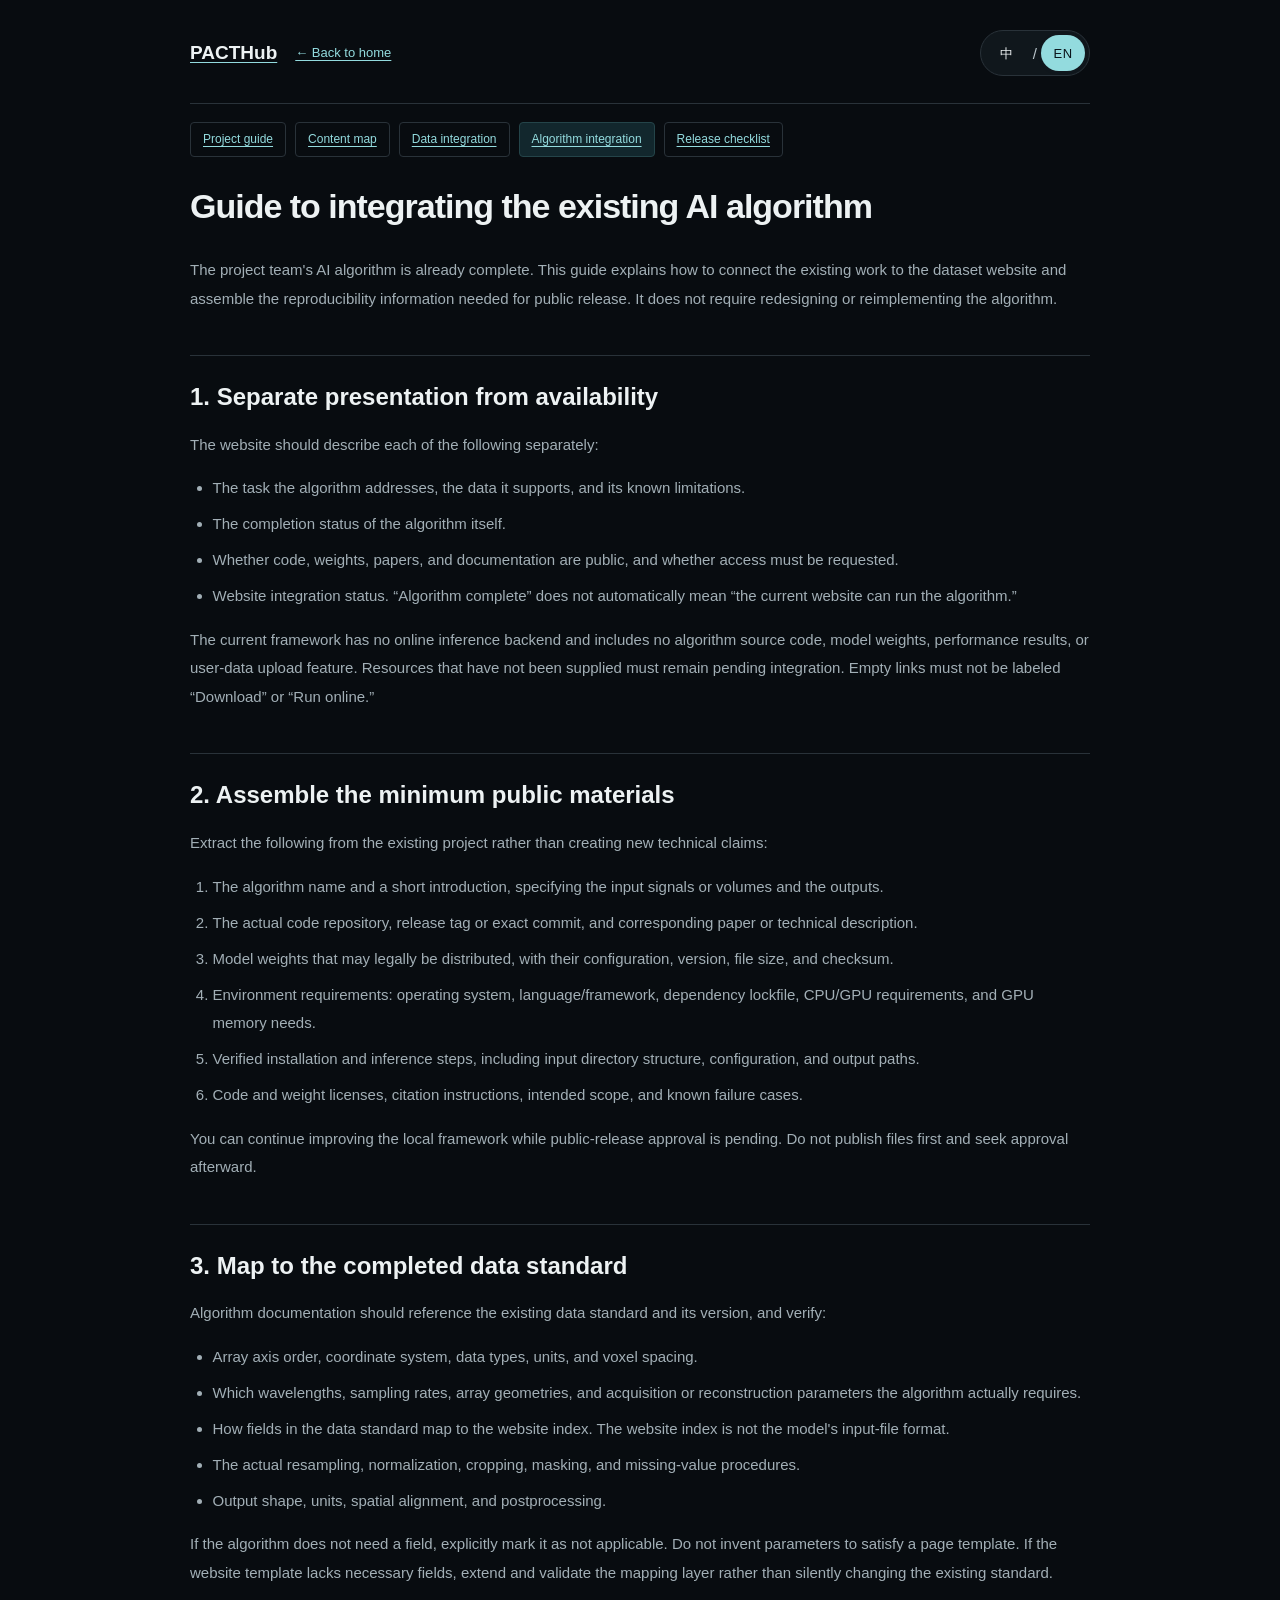
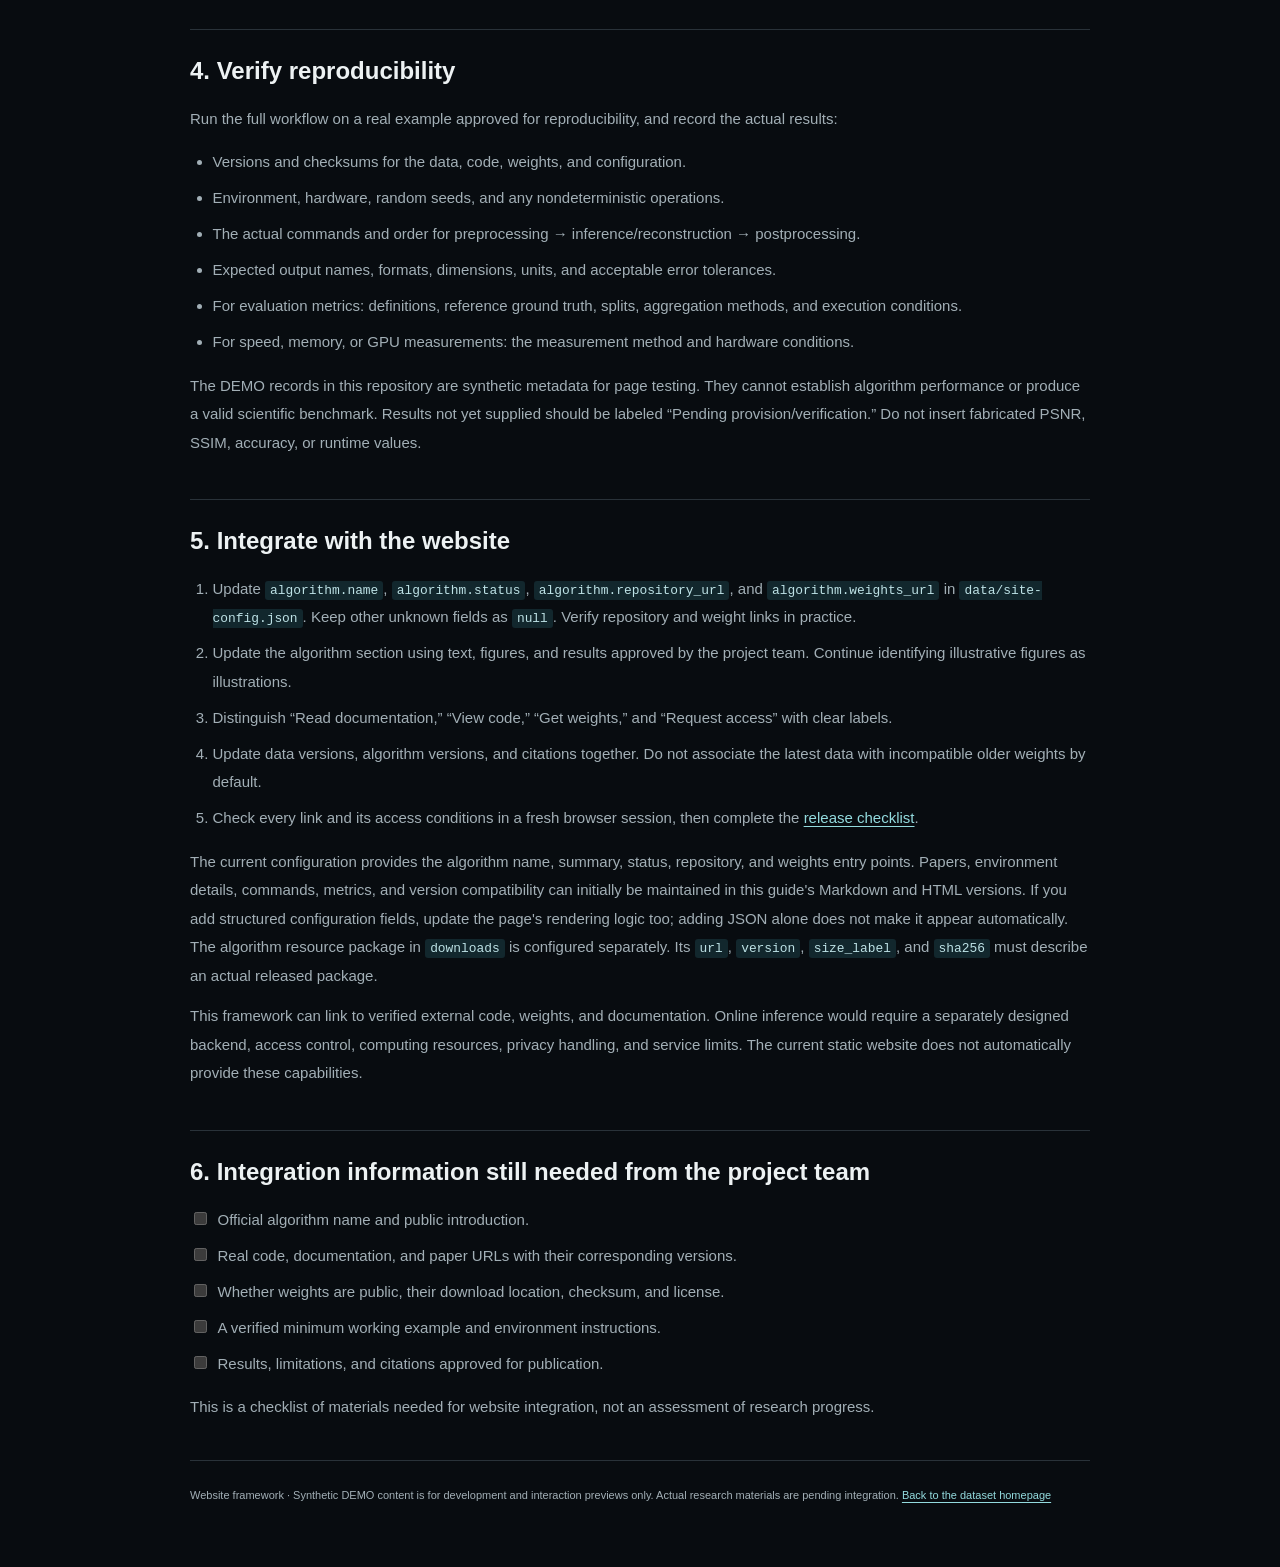
==== commit 83f80e0c: "Match research guides to dark visual system" ====
--- a/docs/algorithm-guide.html
+++ b/docs/algorithm-guide.html
@@ -7,7 +7,7 @@
   <title data-i18n="docs.title.algorithm-guide">算法接入 · PACTHub</title>
   <link rel="icon" href="../assets/images/favicon.svg" type="image/svg+xml">
   <link rel="stylesheet" href="../assets/css/styles.css">
-  <style data-doc-style>[data-lang-section][hidden]{display:none!important}.doc-content>.doc-topbar,.doc-content>.doc-nav,.doc-content>.doc-footer{width:100%}.doc-content>.doc-topbar{padding-top:0;align-items:center;flex-wrap:wrap}.doc-content>.doc-nav{padding:18px 0 26px}.doc-toolbar-links{display:flex;align-items:center;gap:18px;flex-wrap:wrap}.doc-content .language-switch{display:inline-flex;align-items:center;gap:4px;padding:4px;border:1px solid var(--line,#ccd4df);border-radius:24px;background:var(--surface,#fff)}.doc-content .language-switch button{font:inherit;font-size:13px;min-width:44px;min-height:36px;padding:4px 12px;border:0;border-radius:20px;background:transparent;color:var(--text,#17283b);cursor:pointer}.doc-content .language-switch button[aria-pressed=true]{background:var(--accent,#335ac9);color:#fff}.doc-content .language-switch button:focus-visible{outline:3px solid var(--accent,#335ac9);outline-offset:3px}.doc-content [data-lang-section]{margin:0}.doc-content>.doc-footer{margin-top:38px;padding-bottom:0}.doc-content .task-list input{flex-shrink:0}</style>
+  <style data-doc-style>[data-lang-section][hidden]{display:none!important}.doc-content>.doc-topbar,.doc-content>.doc-nav,.doc-content>.doc-footer{width:100%}.doc-content>.doc-topbar{padding-top:0;align-items:center;flex-wrap:wrap}.doc-content>.doc-nav{padding:18px 0 26px}.doc-toolbar-links{display:flex;align-items:center;gap:18px;flex-wrap:wrap}.doc-content .language-switch{display:inline-flex;align-items:center;gap:4px;padding:4px;border:1px solid var(--line,#ccd4df);border-radius:24px;background:var(--surface,#fff)}.doc-content .language-switch button{font:inherit;font-size:13px;min-width:44px;min-height:36px;padding:4px 12px;border:0;border-radius:20px;background:transparent;color:var(--text,#17283b);cursor:pointer}.doc-content .language-switch button[aria-pressed=true]{background:var(--accent,#335ac9);color:#0b151b}.doc-content .language-switch button:focus-visible{outline:3px solid var(--accent,#335ac9);outline-offset:3px}.doc-content [data-lang-section]{margin:0}.doc-content>.doc-footer{margin-top:38px;padding-bottom:0}.doc-content .task-list input{flex-shrink:0}</style>
   <script src="../assets/js/i18n.js" defer></script>
   <script src="../assets/js/docs-i18n.js" defer></script>
 </head>
--- a/assets/css/styles.css
+++ b/assets/css/styles.css
@@ -83,3 +83,191 @@
 .hero-video-caption{position:absolute;right:5%;bottom:120px;width:40%;margin:0;color:#bbc8d6;font-size:11px;font-weight:400;line-height:1.6;letter-spacing:.04em;text-align:center;pointer-events:none}
 @media(max-width:600px){.hero.hero-cinematic{padding-top:436px}.hero-video-caption{top:400px;bottom:auto;left:20px;right:20px;width:auto;font-size:10px;letter-spacing:.025em}}
 @media print{.hero-video-caption{display:none}}
+
+/* Presentation-only image windows. Scientific source PNGs remain untouched. */
+.sample-image{aspect-ratio:2 / 1;background:#050505;position:relative;overflow:hidden}
+.sample-crop-window{position:absolute;left:50%;top:50%;transform:translate(-50%,-50%);overflow:hidden}
+.sample-crop-window img{position:absolute;max-width:none;object-fit:fill}
+.detail-preview{margin:0 0 24px}.detail-preview .sample-image{border-radius:6px}
+.preview-toggle{border:0;background:transparent;padding:10px 0;font:inherit;font-size:12px;color:var(--accent)}
+.sample-image.original-view{aspect-ratio:auto;min-height:260px;display:flex;justify-content:center}
+.sample-image.original-view img{width:auto;height:auto;max-width:100%;max-height:65vh;object-fit:contain}
+
+.sample-specs span:only-child{font-size:10px;letter-spacing:0}
+
+.display-filter-definitions{position:absolute;width:0;height:0;overflow:hidden;pointer-events:none}
+
+/* Scientific enhancement comparison: identical full-FOV geometry, no filters. */
+.enhancement-comparison{margin:42px 0 0}
+.enhancement-heading{display:flex;align-items:baseline;justify-content:space-between;gap:20px;margin-bottom:16px}
+.enhancement-heading h3{margin:0;font-size:clamp(20px,2.2vw,28px)}
+.enhancement-heading p,.enhancement-note{color:var(--muted,#66736f);font-size:13px;line-height:1.7}
+.enhancement-heading p{margin:0;max-width:440px}
+.enhancement-stack{overflow:hidden;border-radius:12px;background:#050606;border:1px solid #26352f}
+.enhancement-frame{position:relative;width:100%;aspect-ratio:2/1;overflow:hidden;background:#050606}
+.enhancement-layer{position:absolute;inset:0;overflow:hidden}
+.enhancement-image{position:absolute;display:block;width:50%;height:200%;max-width:none;left:25%;top:-50%;transform:rotate(90deg);transform-origin:center;object-fit:fill;user-select:none;pointer-events:none}
+.enhancement-slider{--comparison-position:50%;cursor:ew-resize;touch-action:pan-y;outline:none}
+.enhancement-slider:focus-visible{outline:3px solid #b6ef80;outline-offset:-4px}
+.enhancement-before{clip-path:inset(0 calc(100% - var(--comparison-position)) 0 0)}
+.enhancement-divider{position:absolute;top:0;bottom:0;left:var(--comparison-position);width:2px;transform:translateX(-50%);background:#fff;pointer-events:none;box-shadow:0 0 6px #000}
+.enhancement-divider>span{position:absolute;top:50%;left:50%;transform:translate(-50%,-50%);display:grid;place-items:center;width:44px;height:44px;border:2px solid #fff;border-radius:50%;color:#fff;background:#14251bcf;font-size:23px;white-space:pre}
+.enhancement-label{position:absolute;left:14px;top:12px;z-index:1;padding:5px 10px;border:1px solid #ffffff3d;border-radius:5px;background:#07110bba;color:#fff;font-size:12px;pointer-events:none}
+.enhancement-label-after{left:auto;right:14px}
+.enhancement-gt{box-shadow:inset 0 1px #ffffff40}
+.enhancement-slider[aria-valuenow="0"] .enhancement-label-before,.enhancement-slider[aria-valuenow="100"] .enhancement-label-after{visibility:hidden}
+.enhancement-note{margin:10px 0 0}
+@media(max-width:600px){.enhancement-heading{display:block}.enhancement-heading p{margin-top:8px}.enhancement-label{left:8px;top:8px;padding:3px 7px;font-size:11px}.enhancement-label-after{left:auto;right:8px}.enhancement-divider>span{width:36px;height:36px}.enhancement-stack{border-radius:8px}}
+
+/* PACTHub / immersive scientific atlas, October 2026.
+   Real media is the canvas. No decorative geography, synthetic data or image recoloring.
+   This final layer owns the visual system; specimen and comparison geometry above is retained. */
+:root{color-scheme:dark;--bg:#080c10;--surface:#10171c;--surface-blue:#12272d;--text:#edf2f3;--muted:#a2afb6;--line:#293239;--accent:#93dbde;--accent-dim:#244449}
+body{background:var(--bg);font-size:16px;line-height:1.75}
+.container{width:min(1360px,calc(100% - 112px))}
+button,a{touch-action:manipulation}
+a:focus-visible,button:focus-visible,input:focus-visible,select:focus-visible{outline-color:var(--accent)}
+.skip-link{background:var(--accent);color:#080c10}
+.eyebrow{font-size:11px;letter-spacing:.13em;color:var(--accent)}
+.section-block{padding-block:112px}
+.section-heading{margin-bottom:48px}
+.section-heading h2{font-size:clamp(30px,3.5vw,48px);font-weight:450;letter-spacing:-.04em;line-height:1.3}
+.section-heading.horizontal{gap:56px;align-items:flex-end}
+.section-heading>p,.section-heading.horizontal>p{font-size:14px;max-width:355px;line-height:1.9}
+.cinematic-header{position:absolute;inset:22px 24px auto;background:none}
+.cinematic-header .header-inner{width:100%;height:66px;padding:0 24px;border:1px solid #ffffff1c;border-radius:12px;background:#0c1216c9;backdrop-filter:blur(18px)}
+.brand{font-size:23px;letter-spacing:-.06em;font-weight:600}
+.brand svg{width:24px;height:28px}
+.primary-nav{gap:25px;font-size:12px}
+.cinematic-header .primary-nav>a{color:#bcc8ce}
+.cinematic-header .primary-nav>a:hover{color:#fff}
+.cinematic-header .primary-nav .nav-download{padding:8px 14px;border-color:#526067;background:transparent;border-radius:5px}
+.language-switch,.cinematic-header .language-switch{background:transparent;border-color:#465057;color:#bbc6cc;padding:2px}
+.language-switch button,.cinematic-header .language-switch button{min-height:36px;min-width:36px;font-size:10px}
+.language-switch button[aria-pressed="true"],.cinematic-header .language-switch button[aria-pressed="true"]{background:#dfecee;color:#0b151b}
+.hero.hero-cinematic{min-height:max(780px,100svh);background:#070c14;padding:190px 0 185px;align-items:center}
+.hero-media{inset:0}
+.hero-poster,.hero-video{object-position:60% 50%;object-fit:cover}
+.hero-shade{background:linear-gradient(90deg,#070c149e 0%,#070c1430 40%,transparent 60%),linear-gradient(0deg,#080c10,transparent 20%,transparent 85%,#080c102e)}
+.hero-copy{max-width:50%}
+.hero.hero-cinematic .eyebrow{font-size:11px;letter-spacing:.18em;margin-bottom:26px;color:#a9d8df}
+.hero-signal{width:5px;height:5px;box-shadow:none;background:#a9d8df}
+.hero.hero-cinematic h1{font-size:clamp(76px,8vw,128px);font-weight:400;letter-spacing:-.07em;line-height:1.06;margin-bottom:25px}
+.hero-tagline{max-width:520px;font-size:clamp(23px,2.8vw,42px);font-weight:400;line-height:1.5;letter-spacing:-.035em}
+.hero.hero-cinematic .hero-description{max-width:370px;font-size:14px;color:#aab9c3;line-height:1.8;margin-top:20px}
+.hero.hero-cinematic .hero-actions{margin-top:35px;gap:12px}
+.hero-actions .button{padding:13px 19px;min-height:48px;gap:22px;font-size:12px;border-radius:5px}
+.hero-primary{color:#112026;background:#dfedef;border-color:#dfedef}
+.hero-secondary{background:transparent;border-color:#69757c;backdrop-filter:none}
+.hero-secondary:hover{background:#ffffff10}
+.hero-bottom{bottom:32px;align-items:center;padding-top:24px;border-top:1px solid #ffffff20}
+.hero-scroll{flex-direction:row;gap:15px;color:#c4cdd2;font-size:11px}
+.hero-notes,.hero-notes .demo-banner,.hero-notes .demo-banner a{font-size:11px;color:#a8b6c0}
+.hero-notes>p{font-size:10px;letter-spacing:.04em;color:#a8b6c0}
+.hero-video-toggle{font-size:11px;border-radius:5px;background:#111b2399;border-color:#5f707a;backdrop-filter:none}
+.hero-video-caption{font-size:12px;right:6%;width:39%;bottom:150px;letter-spacing:.06em;color:#b5cbd3}
+.hero-cinematic+.overview{padding-top:92px}
+.overview{border-top:0}
+.overview-grid{gap:48px}
+.overview-grid article{padding-top:24px}
+.feature-number{font-size:11px;color:#819097;margin-bottom:22px}
+.overview-grid h3{font-size:22px;font-weight:450}
+.overview-grid p{font-size:14px;line-height:1.85;max-width:350px;margin-bottom:20px}
+.overview-grid .mono{font-size:10px;color:var(--accent)}
+.explore-section{background:#0b1014;border-block:1px solid #252d33}
+.explorer-toolbar{padding:16px 0;gap:20px;border-top:1px solid var(--line);border-bottom:1px solid var(--line)}
+.filter-chip{font-size:12px;border-radius:5px;min-height:44px;color:#bac5cb;padding:9px 19px}
+.filter-chip:hover{background:#1b252c}
+.filter-chip.active{background:#dce7ea;color:#10191f}
+.search-field,.search-controls select{height:44px;background:#10181e;border-color:#3a474f;color:#b9c6cd;border-radius:5px}
+.search-field input{font-size:12px;width:180px;color:var(--text)}
+.search-field input::placeholder{color:#a5b2bc}
+.search-controls select{font-size:12px;max-width:165px}
+.results-meta{margin:25px 0;font-size:12px}
+.results-meta .mono{font-size:10px}
+.sample-grid{grid-template-columns:repeat(2,minmax(0,1fr));gap:36px 28px}
+.sample-card{position:relative;background:transparent;border:0;border-radius:0;overflow:visible;transition:none}
+.sample-card:hover{transform:none;box-shadow:none;border-color:transparent}
+.sample-image{background:#050505;border:0;outline:1px solid #303b42;outline-offset:-1px;border-radius:9px;aspect-ratio:2/1;transition:outline-color .2s}
+.sample-card:hover .sample-image,.sample-card:focus-within .sample-image{outline-color:#83afb8}
+.sample-content{padding:20px 2px 0}
+.sample-topline{font-size:10px;color:#92a4af;letter-spacing:.05em}
+.split-tag{border-color:#394a53;color:#b8c8d0;font-size:10px;padding:2px 7px;border-radius:3px}
+.sample-content h3{font-size:23px;font-weight:450;letter-spacing:-.02em;margin:11px 0 7px}
+.sample-specs,.sample-specs span:only-child{font-family:var(--sans);font-size:12px;color:#9facb6}
+.sample-footer{margin-top:16px;padding-top:10px;border-color:#283139}
+.sample-category{font-size:11px;letter-spacing:.025em}
+.detail-button{font-size:12px;min-height:44px;padding:7px 0 7px 18px;color:#d0e6ed;gap:20px}
+.detail-button::after{content:"";position:absolute;inset:0;z-index:1;border-radius:9px}
+.detail-button:focus-visible{outline-offset:5px}
+.demo-tag{background:#172128;color:#cbd7dc;border-color:#566771}
+.index-footnote{font-size:12px;line-height:1.8;margin-top:35px;align-items:flex-start}
+.index-footnote .text-link{font-size:12px;white-space:nowrap}
+.empty-state,.load-error{background:var(--surface);border-color:var(--line)}
+#algorithm>.section-heading{margin-bottom:38px}
+.enhancement-comparison{margin:0}
+.enhancement-heading{align-items:flex-end;margin-bottom:22px;gap:28px}
+.enhancement-heading h3{font-weight:450;font-size:24px}
+.enhancement-heading p{font-size:12px;max-width:410px}
+.enhancement-stack{border-radius:9px;border-color:#40515b}
+.enhancement-label{font-size:12px;color:#e6eef3;border-color:#536570;background:#101b23ed;border-radius:4px}
+.enhancement-divider>span{background:#142731ed;border-color:#e2eff3;box-shadow:0 3px 24px #0009}
+.enhancement-slider:focus-visible{outline-color:var(--accent)}
+.enhancement-note{font-size:12px;color:#a8b8c1;margin-top:16px}
+.algorithm-layout{grid-template-columns:.8fr 1.2fr;gap:80px;align-items:start;margin-top:64px;padding-top:38px;border-top:1px solid var(--line)}
+.algorithm-copy h3,.paper-copy h3,.team-grid h3{font-size:27px;font-weight:450;line-height:1.45}
+.algorithm-copy>p:not(.resource-status),.paper-copy>p,.team-grid p{font-size:14px;line-height:1.9}
+.method-panel{padding:0;border:0;border-radius:0;background:transparent}
+.method-panel-top{padding-bottom:17px}
+.method-panel-top .mono{font-size:10px}
+.pipeline li{padding:20px 0;gap:20px}
+.pipeline li:not(:last-child){border-color:var(--line)}
+.pipeline-number{background:transparent;border-color:#3e5b63;border-radius:50%;width:32px;height:32px}
+.pipeline .mono{font-size:10px}
+.pipeline h4{font-size:18px;font-weight:450}
+.pipeline p{font-size:12px}
+.method-caption{font-size:11px}
+.button{border-radius:5px;font-size:12px;min-height:44px}
+.button-primary{background:#d2e8eb;color:#0b1a21;box-shadow:none}
+.button-primary:hover{background:#e9f4f5}
+.button-secondary{background:transparent;border-color:#4a5b65;color:#d1e2e9}
+.button-secondary:hover:enabled,.button-secondary[href]:hover{background:#18272f;border-color:#93adb8}
+.button:disabled{background:#152028;color:#93a4ae;border-color:#33434d}
+.resource-status{font-size:12px}
+.downloads-section{background:#10171c;border-block:1px solid #2b363d}
+.download-grid{gap:0;border-block:1px solid #36434b}
+.download-card{border:0;border-right:1px solid #36434b;background:transparent;border-radius:0;padding:32px}
+.download-card:first-child{padding-left:0}.download-card:last-child{border-right:0;padding-right:0}
+.download-card h3{font-size:25px;font-weight:450;margin:22px 0 14px}
+.download-card>p{font-size:14px;line-height:1.8}
+.download-meta{font-size:11px}
+.status-pill{font-size:10px;color:#b2c1c9;border-color:#42535d;background:transparent}
+.usage-row{margin-top:40px;border-top:0;padding:0 0 30px;gap:30px}
+.usage-row h3{font-size:20px;font-weight:450}
+.usage-row .mono{font-size:10px}.usage-row .text-link{font-size:12px}
+.release-note{font-size:12px}
+.publication-layout,.team-grid{gap:80px}
+.citation-panel{padding:28px;background:#10191f;border-color:#34454f;border-radius:8px;min-height:220px}
+.citation-top .mono,.copy-button{font-size:11px}.citation-status{font-size:12px}
+.team-section{background:#0c1217;border-color:#29363f}
+.team-grid>article{padding-top:28px}
+.section-kicker{font-size:12px;margin-bottom:16px}
+.site-footer{background:#070b0e}
+.footer-inner{padding-block:55px;gap:36px}
+.footer-inner .brand{font-size:38px;font-weight:450}
+.footer-inner p,.footer-inner>a:last-child{font-size:12px}
+.footer-bottom{font-size:10px;padding-block:25px}.footer-bottom a{font-size:12px}
+.text-link{font-size:12px;color:#d0e1e8}
+dialog{background:#10181e;color:var(--text);border-color:#3c515d;border-radius:12px;box-shadow:0 40px 160px #000c;width:min(900px,calc(100% - 32px))}
+dialog::backdrop{background:#03090dd9;backdrop-filter:blur(8px)}
+.dialog-shell{padding:28px 36px}.icon-button{background:#19252d;color:#e5eff4;border-color:#4b616d;width:44px;height:44px}
+.detail-heading h2{font-size:28px}.detail-grid dt{font-size:12px}.detail-grid dd{font-size:13px}.detail-note{font-size:13px;background:#19252d}
+.detail-preview .sample-image{border-radius:8px}.preview-toggle{min-height:44px;font-size:13px}
+.dialog-footer>span{font-size:12px}.detail-provenance{font-size:13px}
+.doc-content code,.document-main code{color:#bee2e6}.doc-nav a{font-size:12px}.doc-topbar,.doc-nav,.doc-content,.doc-footer{max-width:900px}
+@media(min-width:1600px){.hero-copy{max-width:600px}.hero.hero-cinematic h1{font-size:128px}.hero-tagline{font-size:42px}}
+@media(max-width:1100px){.container{width:calc(100% - 64px)}.cinematic-header .header-inner{height:64px}.cinematic-header .primary-nav{top:76px;left:0;right:0;border:1px solid #43545e;border-radius:10px;background:#10191ff5;padding:15px}.hero-copy{max-width:53%}.hero.hero-cinematic h1{font-size:clamp(64px,9vw,98px)}.hero-tagline{font-size:30px}.hero-video-caption{right:2%;width:43%}.section-block{padding-block:88px}.section-heading.horizontal{gap:40px}.algorithm-layout,.publication-layout,.team-grid{gap:40px}.download-card{padding:25px}.sample-grid{gap:30px 22px}}
+@media(max-width:850px){.cinematic-header{inset:16px 16px auto}.cinematic-header .header-inner{padding:0 18px}.hero.hero-cinematic{min-height:780px;padding:170px 0 190px}.hero.hero-cinematic .eyebrow{font-size:10px}.hero-copy{max-width:55%}.hero.hero-cinematic h1{font-size:76px}.hero-tagline{font-size:27px}.hero-shade{background:linear-gradient(90deg,#070c14bd,transparent 80%),linear-gradient(0deg,#080c10,transparent 35%)}.hero-bottom{grid-template-columns:1fr auto;gap:20px}.hero-video-caption{bottom:180px}.section-heading.horizontal{display:block}.section-heading.horizontal>p{max-width:540px;margin-top:20px;font-size:14px}.overview-grid{gap:26px}.overview-grid h3{font-size:20px}.overview-grid p{font-size:13px}.explorer-toolbar{gap:14px}.search-field input{width:100%}.sample-content h3{font-size:22px}.algorithm-layout{grid-template-columns:1fr;gap:36px}.algorithm-copy>p:not(.resource-status){max-width:650px}.download-grid{grid-template-columns:1fr}.download-card,.download-card:first-child,.download-card:last-child{padding:26px 0;border-right:0;border-bottom:1px solid #36434b}.download-card:last-child{border-bottom:0}.download-card>p{max-width:600px}.download-card>.button{max-width:320px}.usage-row{margin-top:30px}.enhancement-heading{display:block}.enhancement-heading p{max-width:none;margin-top:10px}}
+@media(max-width:600px){.container{width:calc(100% - 40px)}.cinematic-header{inset:12px 12px auto}.cinematic-header .header-inner{height:60px;padding:0 12px;border-radius:9px}.cinematic-header .primary-nav{top:70px}.header-inner>.brand{font-size:20px;gap:6px}.header-inner>.brand svg{width:20px}.header-inner{gap:8px}.language-switch button{min-width:32px}.menu-toggle{font-size:11px;gap:5px}.hero.hero-cinematic{min-height:0;padding:390px 0 34px;display:block}.hero-media{top:66px;bottom:auto;height:330px}.hero-poster,.hero-video{object-position:75% 50%!important}.hero-shade{background:linear-gradient(0deg,#080c10 0%,transparent 90%);top:300px;bottom:auto;height:112px}.hero-video-caption{position:relative;inset:auto;width:auto;font-size:11px;margin:0 20px 32px;text-align:center;color:#b7cdd6}.hero-copy{max-width:none}.hero.hero-cinematic .eyebrow{font-size:10px;letter-spacing:.08em;margin-bottom:19px}.hero.hero-cinematic h1{font-size:clamp(68px,18vw,104px);margin-bottom:18px}.hero-tagline{font-size:clamp(24px,6.5vw,34px);line-height:1.5;max-width:410px}.hero.hero-cinematic .hero-description{font-size:14px;max-width:360px;margin-top:15px}.hero.hero-cinematic .hero-actions{margin-top:28px;gap:10px}.hero-actions .button{font-size:12px;padding:12px 15px;gap:17px;min-height:46px}.hero-bottom{position:relative;inset:auto;display:flex;flex-wrap:wrap;align-items:flex-start;margin-top:42px;padding-top:22px;gap:20px}.hero-notes{flex:1;min-width:180px}.hero-playback{margin-left:0}.hero-notes .demo-banner{font-size:10px;gap:6px}.hero-notes .demo-banner a{font-size:10px;margin-left:0}.hero-scroll{display:none}.hero-video-toggle{min-height:44px;padding:9px 12px}.section-block{padding-block:68px}.hero-cinematic+.overview{padding-top:65px}.section-heading{margin-bottom:32px}.section-heading h2{font-size:31px;line-height:1.4}.section-heading .eyebrow{font-size:10px}.section-heading.horizontal>p{font-size:13px;margin-top:18px}.overview-grid{grid-template-columns:1fr;gap:24px}.overview-grid article{padding:22px 0 0 42px}.feature-number{top:25px}.overview-grid p{font-size:14px;max-width:none}.overview-grid .mono{font-size:10px}.sample-grid{grid-template-columns:1fr;gap:32px}.sample-image{aspect-ratio:2/1;border-radius:7px}.sample-content{padding:16px 1px 0}.sample-content h3{font-size:24px}.sample-footer{margin-top:13px}.filter-chip{font-size:12px;padding:9px 17px}.search-controls{gap:8px}.search-controls select,html[lang="en"] .search-controls select{max-width:140px;font-size:11px}.index-footnote{flex-direction:column;gap:14px;font-size:12px}.results-meta{margin:20px 0}.enhancement-heading h3{font-size:23px}.enhancement-heading p,.enhancement-note{font-size:12px}.enhancement-label{font-size:11px}.enhancement-stack{border-radius:6px}.algorithm-layout{margin-top:38px;padding-top:28px}.algorithm-copy h3,.paper-copy h3,.team-grid h3{font-size:24px}.method-panel{padding:0}.pipeline li{gap:16px}.publication-layout,.team-grid{grid-template-columns:1fr;gap:32px}.download-card>p{font-size:14px;max-width:none}.usage-row{gap:20px}.usage-row .text-link{font-size:12px}.release-note{font-size:11px}.footer-inner{padding-block:38px;gap:20px}.footer-inner .brand{font-size:34px}.footer-inner p{font-size:12px;width:100%}.footer-inner>a:last-child{font-size:12px}.footer-bottom{font-size:9px;letter-spacing:0}.dialog-shell{padding:20px}.detail-heading h2{font-size:24px}.detail-grid{grid-template-columns:1fr}.dialog-header>.eyebrow{font-size:10px}.dialog-footer{gap:16px}}
+@media(prefers-reduced-motion:reduce){.sample-image{transition:none}}
+@media print{:root{color-scheme:light;--bg:#fff;--surface:#f2f2f2;--surface-blue:#eee;--text:#111;--muted:#444;--line:#bbb;--accent:#17434b}body{background:white;color:#111}.section-block{padding-block:30px}.hero.hero-cinematic{padding:30px 0;background:white;color:#111}.hero-copy{max-width:100%}.sample-card{break-inside:avoid}.explore-section,.downloads-section,.team-section{background:white}.hero-video-caption{display:none}.sample-content h3{color:#111}.download-card{border-color:#bbb}}
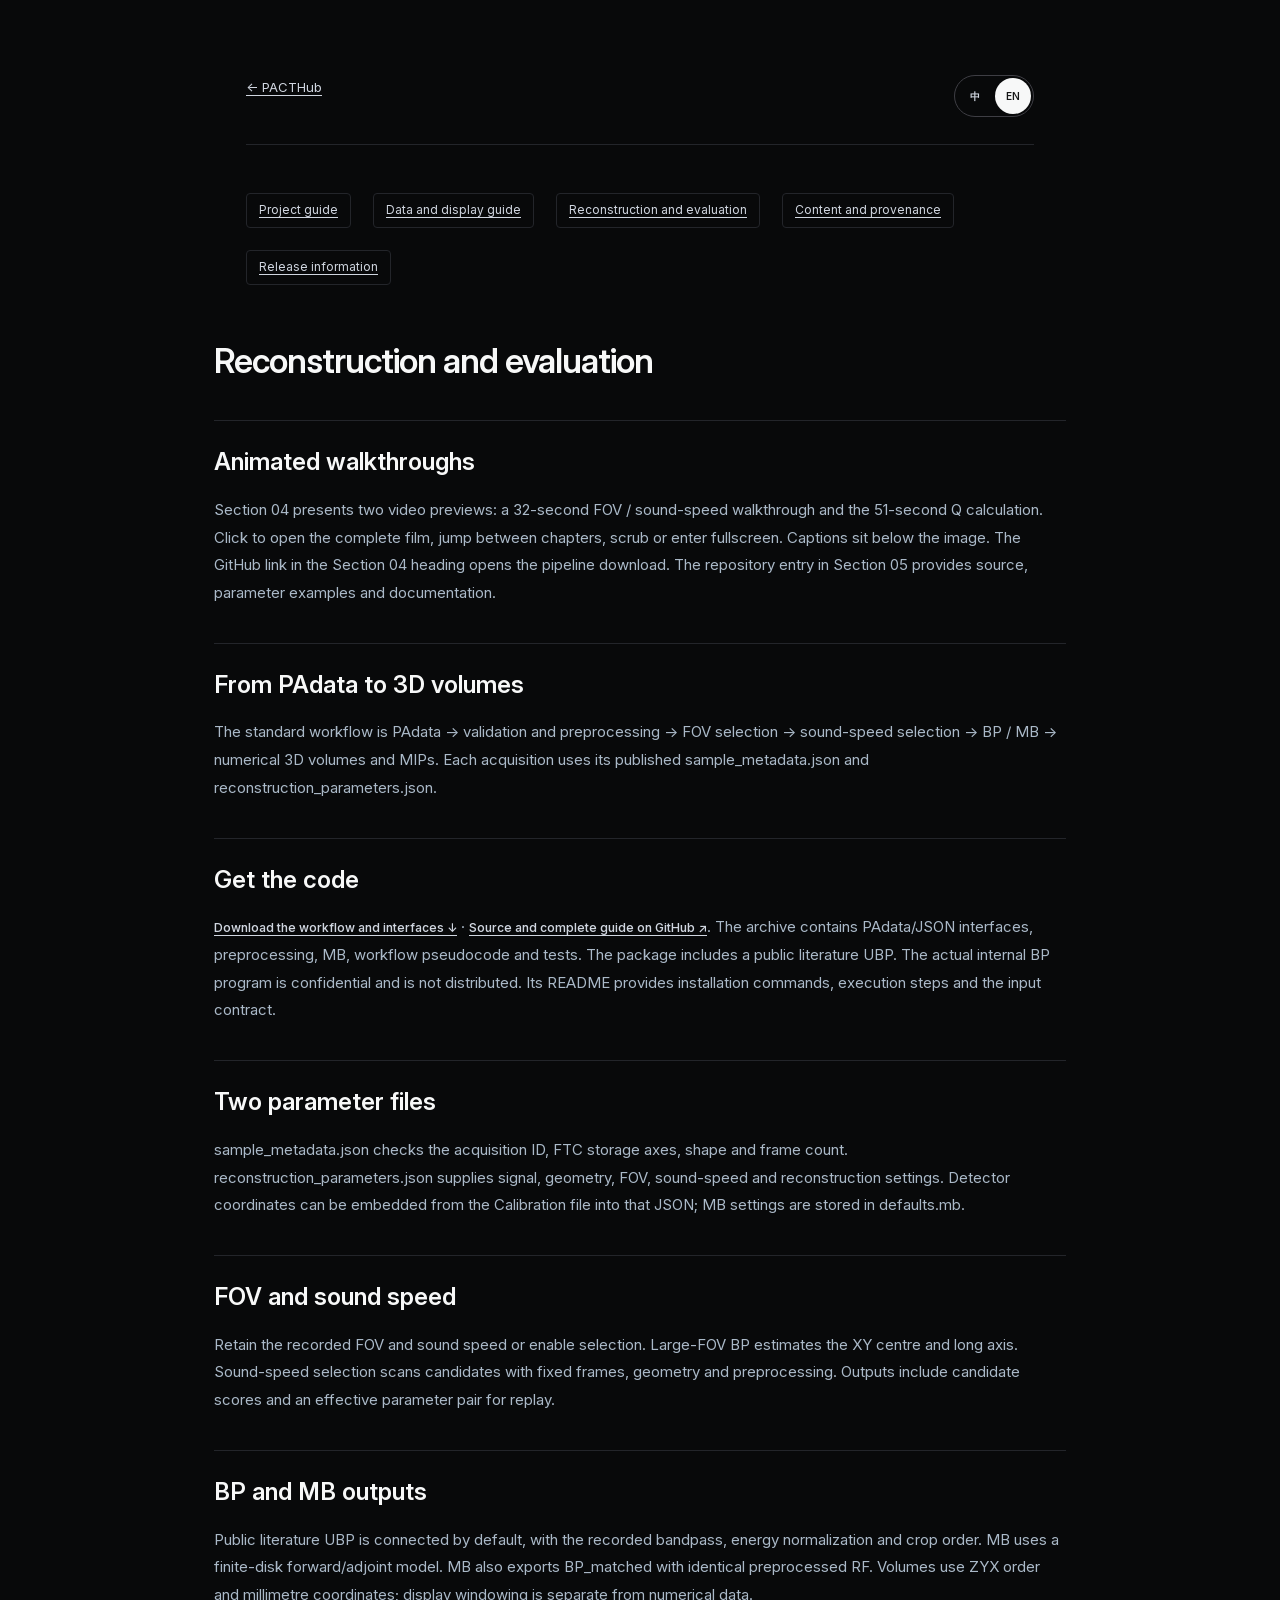
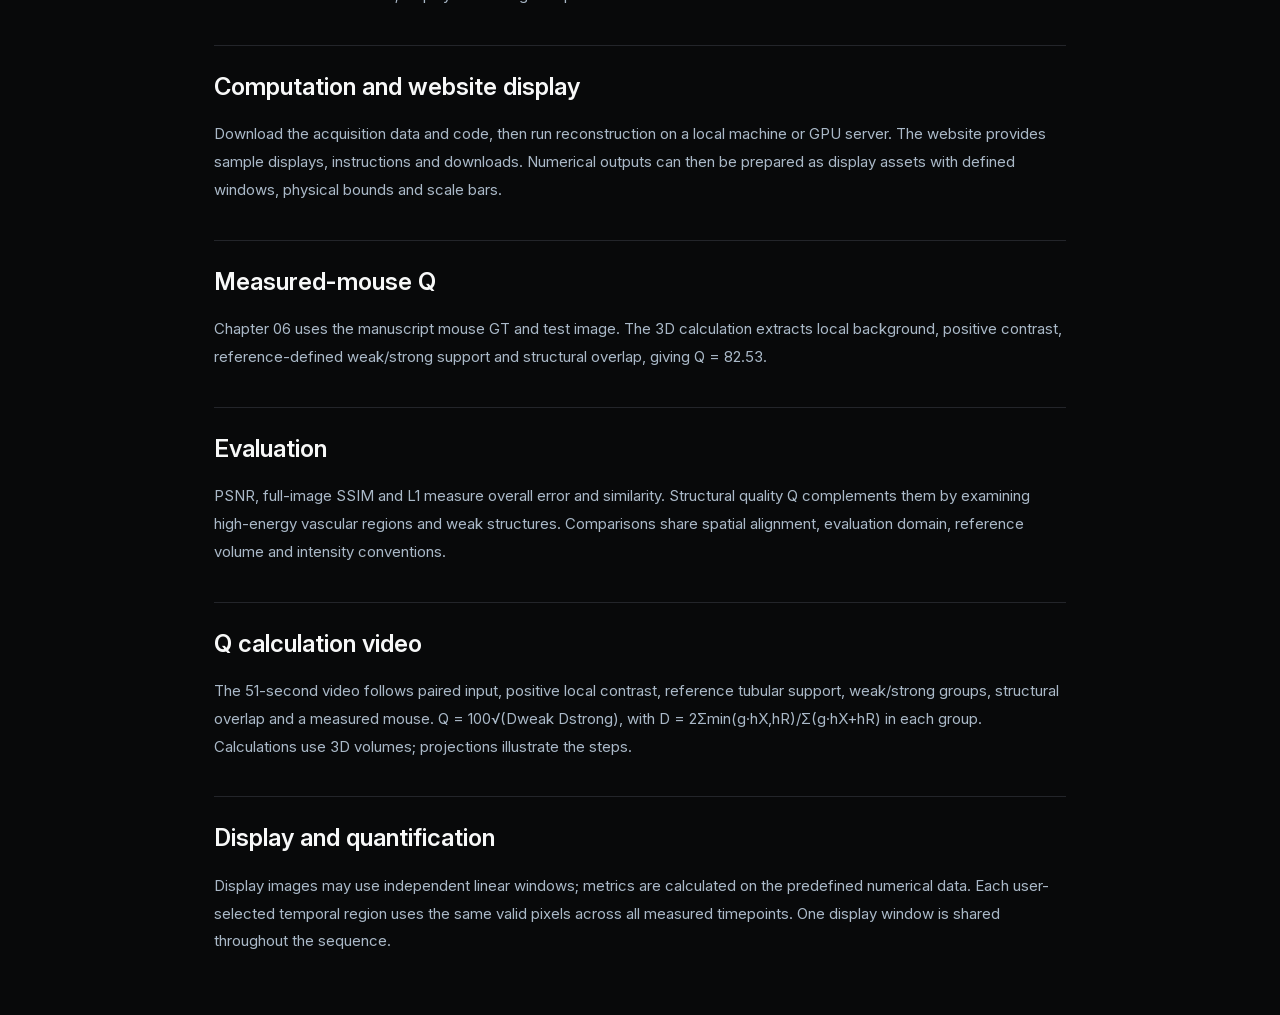
==== commit 0bcc93a6: "Initial commit" ====
--- a/docs/algorithm-guide.html
+++ b/docs/algorithm-guide.html
@@ -1,160 +1 @@
-<!doctype html>
-<html lang="zh-CN">
-<head>
-  <meta charset="utf-8">
-  <meta name="viewport" content="width=device-width,initial-scale=1">
-  <meta name="description" data-i18n-content="docs.description" content="PACTHub 中英双语网站指南。示例为合成 DEMO，真实研究材料待提供与核验。">
-  <title data-i18n="docs.title.algorithm-guide">算法接入 · PACTHub</title>
-  <link rel="icon" href="../assets/images/favicon.svg" type="image/svg+xml">
-  <link rel="stylesheet" href="../assets/css/styles.css">
-  <style data-doc-style>[data-lang-section][hidden]{display:none!important}.doc-content>.doc-topbar,.doc-content>.doc-nav,.doc-content>.doc-footer{width:100%}.doc-content>.doc-topbar{padding-top:0;align-items:center;flex-wrap:wrap}.doc-content>.doc-nav{padding:18px 0 26px}.doc-toolbar-links{display:flex;align-items:center;gap:18px;flex-wrap:wrap}.doc-content .language-switch{display:inline-flex;align-items:center;gap:4px;padding:4px;border:1px solid var(--line,#ccd4df);border-radius:24px;background:var(--surface,#fff)}.doc-content .language-switch button{font:inherit;font-size:13px;min-width:44px;min-height:36px;padding:4px 12px;border:0;border-radius:20px;background:transparent;color:var(--text,#17283b);cursor:pointer}.doc-content .language-switch button[aria-pressed=true]{background:var(--accent,#335ac9);color:#0b151b}.doc-content .language-switch button:focus-visible{outline:3px solid var(--accent,#335ac9);outline-offset:3px}.doc-content [data-lang-section]{margin:0}.doc-content>.doc-footer{margin-top:38px;padding-bottom:0}.doc-content .task-list input{flex-shrink:0}</style>
-  <script src="../assets/js/i18n.js" defer></script>
-  <script src="../assets/js/docs-i18n.js" defer></script>
-</head>
-<body class="doc-page">
-  <!-- Keep this guide's complete Chinese and English content synchronized with docs/algorithm-guide.md. -->
-  <a class="skip-link" href="#guide-content" data-i18n="docs.skip">跳转到指南正文</a>
-  <main id="main" class="doc-content">
-    <header class="doc-topbar">
-      <div class="doc-toolbar-links"><a href="../index.html" data-i18n-aria-label="docs.home.aria" aria-label="返回 PACTHub 首页"><strong lang="en">PACTHub</strong></a><a href="../index.html" data-i18n="docs.home">← 返回首页</a></div>
-      <div class="language-switch" role="group" aria-label="选择语言" data-i18n-aria-label="docs.language">
-        <button type="button" data-language="zh" lang="zh-CN" aria-label="中文" aria-pressed="true">中</button><span aria-hidden="true">/</span><button type="button" data-language="en" lang="en" aria-label="English" aria-pressed="false">EN</button>
-      </div>
-    </header>
-    <nav class="doc-nav" aria-label="文档导航" data-i18n-aria-label="docs.navigation"><a href="project-guide.html" data-i18n="docs.nav.project-guide">项目说明</a><a href="content-map.html" data-i18n="docs.nav.content-map">内容地图</a><a href="data-guide.html" data-i18n="docs.nav.data-guide">数据接入</a><a href="algorithm-guide.html" aria-current="page" data-i18n="docs.nav.algorithm-guide">算法接入</a><a href="release-checklist.html" data-i18n="docs.nav.release-checklist">发布清单</a></nav>
-    <article id="guide-content" tabindex="-1">
-      <section data-lang-section="zh" lang="zh-CN">
-<h1 id="已有-ai-算法接入指南" data-doc-anchor="已有-ai-算法接入指南">已有 AI 算法接入指南</h1>
-<p>项目方的 AI 算法已经完成。这里说明如何把已有成果接入数据集网站，并整理公开发布所需的可复现信息；不要求重新设计或重新实现算法。</p>
-<h2 id="1-先明确展示与可用性" data-doc-anchor="1-先明确展示与可用性">1. 先明确展示与可用性</h2>
-<p>网站应分别说明：</p>
-<ul>
-<li>算法解决的任务、适用数据和已知限制。</li>
-<li>算法本身的完成状态。</li>
-<li>代码、权重、论文、使用文档是否已公开，以及是否需要申请访问。</li>
-<li>网站接入状态；“算法已完成”不自动意味着“当前站点可运行算法”。</li>
-</ul>
-<p>当前框架没有在线推理后端，也不包含算法源码、模型权重、性能数据或用户数据上传功能。有关资源未提供时保持待接入状态，不能给空链接显示“下载”或“在线运行”。</p>
-<h2 id="2-整理最小公开材料" data-doc-anchor="2-整理最小公开材料">2. 整理最小公开材料</h2>
-<p>建议从现有项目提取以下材料，避免另造技术结论：</p>
-<ol type="1">
-<li>算法名称与简短介绍，明确输入信号/体数据和输出内容。</li>
-<li>实际代码仓库、版本标签或精确提交，以及对应论文或技术说明。</li>
-<li>合法可分发的模型权重、对应配置、版本、文件大小和校验值。</li>
-<li>环境说明：操作系统、语言/框架、依赖锁定文件、CPU/GPU 与显存需求。</li>
-<li>已验证的安装和推理步骤，包括输入目录结构、配置和输出路径。</li>
-<li>使用许可证、权重许可、引用方式，以及适用范围和已知失败情形。</li>
-</ol>
-<p>材料尚未获得公开授权时可以继续完善本地框架；不要先公开文件再补审批。</p>
-<h2 id="3-与已完成数据标准的对应关系" data-doc-anchor="3-与已完成数据标准的对应关系">3. 与已完成数据标准的对应关系</h2>
-<p>算法说明应引用现有数据标准及其版本，并核实：</p>
-<ul>
-<li>数组轴顺序、坐标系、数据类型、单位和体素间距。</li>
-<li>波长、采样率、阵列几何、采集或重建参数中哪些是算法必需输入。</li>
-<li>数据标准中的原字段如何映射到网站索引；网站索引不是模型输入文件格式。</li>
-<li>重采样、归一化、裁剪、掩膜和缺失值处理的实际步骤。</li>
-<li>输出的形状、单位、空间对应关系，以及后处理方式。</li>
-</ul>
-<p>如果实际算法不需要某个字段，明确标注不适用；不要为满足页面模板而捏造参数。网站模板字段不足时，应扩展并校验映射层，而不是静默改变已有标准。</p>
-<h2 id="4-可复现验证" data-doc-anchor="4-可复现验证">4. 可复现验证</h2>
-<p>用已获准用于复现的真实样例验证一次完整流程，记录实际结果：</p>
-<ul>
-<li>数据、代码、权重、配置的版本和校验值。</li>
-<li>环境、硬件、随机种子，以及是否存在非确定性算子。</li>
-<li>预处理 → 推理/重建 → 后处理的真实命令和顺序。</li>
-<li>预期输出名称、格式、维度、单位及可接受误差范围。</li>
-<li>若有评估指标，附定义、参考真值、划分、聚合方式和运行条件。</li>
-<li>若展示速度、内存或 GPU 开销，附测量口径和硬件条件。</li>
-</ul>
-<p>本仓库的 DEMO 是页面测试元数据，不能用于证明算法效果或生成有效科学基准。尚未交付的结果应写“待提供/待核验”，不要用虚构 PSNR、SSIM、准确率或耗时占位。</p>
-<h2 id="5-在网站中接入" data-doc-anchor="5-在网站中接入">5. 在网站中接入</h2>
-<ol type="1">
-<li>更新 <code>data/site-config.json</code> 的 <code>algorithm.name</code>、<code>algorithm.status</code>、<code>algorithm.repository_url</code>、<code>algorithm.weights_url</code>，保留其他未知字段的 <code>null</code>。仓库和权重链接必须实际核验。</li>
-<li>更新算法介绍页面，使用项目方批准的文字、图表和结果。示意图继续注明其性质。</li>
-<li>用清楚的标签区分“阅读文档”“查看代码”“获取权重”“申请访问”。</li>
-<li>同步更新数据版本、算法版本与引用信息。不要让最新数据默认关联到不兼容的旧权重。</li>
-<li>在空白浏览器会话验证每个链接和访问条件，并按<a href="release-checklist.html">发布清单</a>完成审核。</li>
-</ol>
-<p>当前配置提供算法名称、摘要、状态、仓库与权重入口；论文、环境、命令、指标和版本对应关系可先写入此指南的维护版与 HTML 版。若为它们增加结构化配置字段，也需同步页面读取逻辑，不能只添加 JSON 后假定会自动显示。<code>downloads</code> 中的算法资料包入口独立配置，其 <code>url</code>、<code>version</code>、<code>size_label</code>、<code>sha256</code> 也需指向真实发布包。</p>
-<p>此框架可在外部提供已验证的代码、权重和文档链接。若以后需要在线推理，应另行设计后端、访问控制、计算资源、隐私处理和服务限制；当前静态站点不会自动获得这些能力。</p>
-<h2 id="6-尚待项目方提供的接入信息" data-doc-anchor="6-尚待项目方提供的接入信息">6. 尚待项目方提供的接入信息</h2>
-<ul class="task-list">
-<li><label><input type="checkbox" / disabled>正式算法名与对外简介。</label></li>
-<li><label><input type="checkbox" / disabled>真实代码/文档/论文地址及对应版本。</label></li>
-<li><label><input type="checkbox" / disabled>权重是否开放、下载位置、校验值及许可。</label></li>
-<li><label><input type="checkbox" / disabled>已验证的最小运行示例与环境说明。</label></li>
-<li><label><input type="checkbox" / disabled>获准公开的结果、限制与引用。</label></li>
-</ul>
-<p>以上是网站接入所需材料清单，不是对研究进度的判断。</p>
-
-      </section>
-      <section data-lang-section="en" lang="en" hidden inert aria-hidden="true">
-<h1 id="en-已有-ai-算法接入指南" data-doc-anchor="已有-ai-算法接入指南">Guide to integrating the existing AI algorithm</h1>
-<p>The project team's AI algorithm is already complete. This guide explains how to connect the existing work to the dataset website and assemble the reproducibility information needed for public release. It does not require redesigning or reimplementing the algorithm.</p>
-<h2 id="en-1-先明确展示与可用性" data-doc-anchor="1-先明确展示与可用性">1. Separate presentation from availability</h2>
-<p>The website should describe each of the following separately:</p>
-<ul>
-<li>The task the algorithm addresses, the data it supports, and its known limitations.</li>
-<li>The completion status of the algorithm itself.</li>
-<li>Whether code, weights, papers, and documentation are public, and whether access must be requested.</li>
-<li>Website integration status. “Algorithm complete” does not automatically mean “the current website can run the algorithm.”</li>
-</ul>
-<p>The current framework has no online inference backend and includes no algorithm source code, model weights, performance results, or user-data upload feature. Resources that have not been supplied must remain pending integration. Empty links must not be labeled “Download” or “Run online.”</p>
-<h2 id="en-2-整理最小公开材料" data-doc-anchor="2-整理最小公开材料">2. Assemble the minimum public materials</h2>
-<p>Extract the following from the existing project rather than creating new technical claims:</p>
-<ol type="1">
-<li>The algorithm name and a short introduction, specifying the input signals or volumes and the outputs.</li>
-<li>The actual code repository, release tag or exact commit, and corresponding paper or technical description.</li>
-<li>Model weights that may legally be distributed, with their configuration, version, file size, and checksum.</li>
-<li>Environment requirements: operating system, language/framework, dependency lockfile, CPU/GPU requirements, and GPU memory needs.</li>
-<li>Verified installation and inference steps, including input directory structure, configuration, and output paths.</li>
-<li>Code and weight licenses, citation instructions, intended scope, and known failure cases.</li>
-</ol>
-<p>You can continue improving the local framework while public-release approval is pending. Do not publish files first and seek approval afterward.</p>
-<h2 id="en-3-与已完成数据标准的对应关系" data-doc-anchor="3-与已完成数据标准的对应关系">3. Map to the completed data standard</h2>
-<p>Algorithm documentation should reference the existing data standard and its version, and verify:</p>
-<ul>
-<li>Array axis order, coordinate system, data types, units, and voxel spacing.</li>
-<li>Which wavelengths, sampling rates, array geometries, and acquisition or reconstruction parameters the algorithm actually requires.</li>
-<li>How fields in the data standard map to the website index. The website index is not the model's input-file format.</li>
-<li>The actual resampling, normalization, cropping, masking, and missing-value procedures.</li>
-<li>Output shape, units, spatial alignment, and postprocessing.</li>
-</ul>
-<p>If the algorithm does not need a field, explicitly mark it as not applicable. Do not invent parameters to satisfy a page template. If the website template lacks necessary fields, extend and validate the mapping layer rather than silently changing the existing standard.</p>
-<h2 id="en-4-可复现验证" data-doc-anchor="4-可复现验证">4. Verify reproducibility</h2>
-<p>Run the full workflow on a real example approved for reproducibility, and record the actual results:</p>
-<ul>
-<li>Versions and checksums for the data, code, weights, and configuration.</li>
-<li>Environment, hardware, random seeds, and any nondeterministic operations.</li>
-<li>The actual commands and order for preprocessing → inference/reconstruction → postprocessing.</li>
-<li>Expected output names, formats, dimensions, units, and acceptable error tolerances.</li>
-<li>For evaluation metrics: definitions, reference ground truth, splits, aggregation methods, and execution conditions.</li>
-<li>For speed, memory, or GPU measurements: the measurement method and hardware conditions.</li>
-</ul>
-<p>The DEMO records in this repository are synthetic metadata for page testing. They cannot establish algorithm performance or produce a valid scientific benchmark. Results not yet supplied should be labeled “Pending provision/verification.” Do not insert fabricated PSNR, SSIM, accuracy, or runtime values.</p>
-<h2 id="en-5-在网站中接入" data-doc-anchor="5-在网站中接入">5. Integrate with the website</h2>
-<ol type="1">
-<li>Update <code>algorithm.name</code>, <code>algorithm.status</code>, <code>algorithm.repository_url</code>, and <code>algorithm.weights_url</code> in <code>data/site-config.json</code>. Keep other unknown fields as <code>null</code>. Verify repository and weight links in practice.</li>
-<li>Update the algorithm section using text, figures, and results approved by the project team. Continue identifying illustrative figures as illustrations.</li>
-<li>Distinguish “Read documentation,” “View code,” “Get weights,” and “Request access” with clear labels.</li>
-<li>Update data versions, algorithm versions, and citations together. Do not associate the latest data with incompatible older weights by default.</li>
-<li>Check every link and its access conditions in a fresh browser session, then complete the <a href="release-checklist.html">release checklist</a>.</li>
-</ol>
-<p>The current configuration provides the algorithm name, summary, status, repository, and weights entry points. Papers, environment details, commands, metrics, and version compatibility can initially be maintained in this guide's Markdown and HTML versions. If you add structured configuration fields, update the page's rendering logic too; adding JSON alone does not make it appear automatically. The algorithm resource package in <code>downloads</code> is configured separately. Its <code>url</code>, <code>version</code>, <code>size_label</code>, and <code>sha256</code> must describe an actual released package.</p>
-<p>This framework can link to verified external code, weights, and documentation. Online inference would require a separately designed backend, access control, computing resources, privacy handling, and service limits. The current static website does not automatically provide these capabilities.</p>
-<h2 id="en-6-尚待项目方提供的接入信息" data-doc-anchor="6-尚待项目方提供的接入信息">6. Integration information still needed from the project team</h2>
-<ul class="task-list">
-<li><label><input type="checkbox" / disabled>Official algorithm name and public introduction.</label></li>
-<li><label><input type="checkbox" / disabled>Real code, documentation, and paper URLs with their corresponding versions.</label></li>
-<li><label><input type="checkbox" / disabled>Whether weights are public, their download location, checksum, and license.</label></li>
-<li><label><input type="checkbox" / disabled>A verified minimum working example and environment instructions.</label></li>
-<li><label><input type="checkbox" / disabled>Results, limitations, and citations approved for publication.</label></li>
-</ul>
-<p>This is a checklist of materials needed for website integration, not an assessment of research progress.</p>
-
-      </section>
-    </article>
-    <footer class="doc-footer"><span data-i18n="docs.footer">网站框架 · 合成 DEMO 仅用于开发与交互演示；真实研究材料待接入。</span> <a href="../index.html" data-i18n="docs.home.footer">返回数据集首页</a></footer>
-  </main>
-</body>
-</html>
+<!doctype html><html lang="en"><head><meta charset="utf-8"><meta name="viewport" content="width=device-width,initial-scale=1"><title>Reconstruction and evaluation · PACTHub</title><link rel="icon" href="../assets/images/favicon.svg"><link rel="stylesheet" href="../assets/css/styles.css"><style>[hidden]{display:none!important}.doc-content{max-width:920px;margin:0 auto;padding:48px 24px}.doc-topbar,.doc-nav{display:flex;gap:22px;flex-wrap:wrap;margin-bottom:24px}.doc-nav{font-size:12px}.doc-content h1{margin-top:44px}.doc-content h2{font-size:24px;margin-top:36px}.doc-content p{line-height:1.85;color:#aab9c8}.doc-links{display:flex;gap:24px;flex-wrap:wrap;margin-top:40px}.doc-content .language-switch{margin-left:auto}</style><script src="../assets/js/i18n.js" defer></script><script src="../assets/js/docs-i18n.js" defer></script><link rel="stylesheet" href="../assets/css/linear-theme.css?v=20261027-silver"></head><body class="doc-page"><main class="doc-content"><header class="doc-topbar"><a href="../index.html">← PACTHub</a><div class="language-switch"><button type="button" data-language="zh" aria-label="切换为中文">中</button><button type="button" data-language="en" aria-label="Switch to English">EN</button></div></header><nav class="doc-nav"><a href="project-guide.html">Project guide</a> <a href="data-guide.html">Data and display guide</a> <a href="algorithm-guide.html">Reconstruction and evaluation</a> <a href="content-map.html">Content and provenance</a> <a href="release-checklist.html">Release information</a></nav><section data-lang-section="zh" lang="zh" hidden><h1>重建与评测流程</h1><h2>动态演示</h2><p>04 区域提供两个视频缩略图：32 秒的 FOV／声速选择，以及 51 秒的 Q 计算。点击后打开完整视频，可跳转章节、拖动进度或全屏观看；字幕位于图像下方。04 标题区的 GitHub 入口提供流程代码下载，05 的 GitHub 仓库入口提供源码、参数示例和文档。</p><h2>从 PAdata 到三维体</h2><p>标准流程为 PAdata → 参数核对与预处理 → FOV 选择 → 声速选择 → BP／MB 重建 → 数值三维体与 MIP。每个采集沿用已发布的 sample_metadata.json 和 reconstruction_parameters.json。</p><h2>获取代码</h2><p><a class="text-link" href="../assets/downloads/pacthub-workflow-v1.4.0.zip" download>下载流程与接口代码 ↓</a> · <a class="text-link" href="https://github.com/ZhiboXiao/PACTHub/tree/main/reconstruction" target="_blank" rel="noopener noreferrer">GitHub 源码与完整使用说明 ↗</a>。压缩包包含 PAdata／JSON 接口、预处理、MB、流程伪代码和测试；默认接入基于公开文献的基础 UBP；实际使用的内部 BP 程序属于保密内容，不对外分发；解压后的 README_CN.md 给出安装命令、运行步骤和字段对应表。</p><h2>两份参数文件</h2><p>sample_metadata.json 核对采集编号、FTC 存储轴、形状和帧数；reconstruction_parameters.json 提供信号、几何、FOV、声速及重建设置。探测器坐标可从 Calibration 文件内嵌到同一 JSON；MB 参数保存在 defaults.mb。</p><h2>FOV 与声速</h2><p>可直接沿用记录的视野和声速，也可开启自动选择。FOV 在大视场 BP 上估计 XY 中心与长轴；声速选择对固定帧、几何和预处理扫描候选声速。输出保存候选得分及本次生效的参数副本。</p><h2>BP 与 MB 输出</h2><p>默认使用公开文献 UBP，预处理保留原带通、能量归一化和截取顺序；MB 使用有限圆盘前向／伴随模型。MB 同时生成使用相同预处理 RF 的 BP_matched。三维体按 ZYX 保存，坐标单位为 mm；显示窗独立于定量数据。</p><h2>运行与网页展示</h2><p>下载采集数据与代码后，在本机或 GPU 服务器运行。网页提供样本展示、操作说明和下载入口。重建得到的数值体可进一步生成统一显示窗、物理范围和比例尺的展示资源。</p><h2>小鼠 Q 实例</h2><p>第 06 章使用论文中的小鼠 GT 与待评估图像。三维计算依次展示局部背景、正对比度、参考定义的弱／强区域和结构重叠，Q = 82.53。</p><h2>评测</h2><p>PSNR、全图 SSIM 和 L1 描述整体误差与相似度。结构质量 Q 提供补充，关注高能量血管区域及弱结构。比较时统一空间对齐、评测范围、参考体及强度约定。</p><h2>Q 计算视频</h2><p>51 秒视频依次展示配对输入、正局部对比度、参考管状支撑、弱强分组、结构重叠与实测小鼠。Q = 100√(Dweak Dstrong)，每组 D = 2Σmin(g·hX,hR)/Σ(g·hX+hR)。全部计算在三维体上进行，投影用于展示。</p><h2>展示与定量</h2><p>展示图可使用独立线性窗；定量指标在预先定义的数值数据上计算。连续成像对每个用户选框使用跨时刻相同的有效像素，保留所有测量时刻。各时刻共享显示窗。</p></section><section data-lang-section="en" lang="en"><h1>Reconstruction and evaluation</h1><h2>Animated walkthroughs</h2><p>Section 04 presents two video previews: a 32-second FOV / sound-speed walkthrough and the 51-second Q calculation. Click to open the complete film, jump between chapters, scrub or enter fullscreen. Captions sit below the image. The GitHub link in the Section 04 heading opens the pipeline download. The repository entry in Section 05 provides source, parameter examples and documentation.</p><h2>From PAdata to 3D volumes</h2><p>The standard workflow is PAdata → validation and preprocessing → FOV selection → sound-speed selection → BP / MB → numerical 3D volumes and MIPs. Each acquisition uses its published sample_metadata.json and reconstruction_parameters.json.</p><h2>Get the code</h2><p><a class="text-link" href="../assets/downloads/pacthub-workflow-v1.4.0.zip" download>Download the workflow and interfaces ↓</a> · <a class="text-link" href="https://github.com/ZhiboXiao/PACTHub/tree/main/reconstruction" target="_blank" rel="noopener noreferrer">Source and complete guide on GitHub ↗</a>. The archive contains PAdata/JSON interfaces, preprocessing, MB, workflow pseudocode and tests. The package includes a public literature UBP. The actual internal BP program is confidential and is not distributed. Its README provides installation commands, execution steps and the input contract.</p><h2>Two parameter files</h2><p>sample_metadata.json checks the acquisition ID, FTC storage axes, shape and frame count. reconstruction_parameters.json supplies signal, geometry, FOV, sound-speed and reconstruction settings. Detector coordinates can be embedded from the Calibration file into that JSON; MB settings are stored in defaults.mb.</p><h2>FOV and sound speed</h2><p>Retain the recorded FOV and sound speed or enable selection. Large-FOV BP estimates the XY centre and long axis. Sound-speed selection scans candidates with fixed frames, geometry and preprocessing. Outputs include candidate scores and an effective parameter pair for replay.</p><h2>BP and MB outputs</h2><p>Public literature UBP is connected by default, with the recorded bandpass, energy normalization and crop order. MB uses a finite-disk forward/adjoint model. MB also exports BP_matched with identical preprocessed RF. Volumes use ZYX order and millimetre coordinates; display windowing is separate from numerical data.</p><h2>Computation and website display</h2><p>Download the acquisition data and code, then run reconstruction on a local machine or GPU server. The website provides sample displays, instructions and downloads. Numerical outputs can then be prepared as display assets with defined windows, physical bounds and scale bars.</p><h2>Measured-mouse Q</h2><p>Chapter 06 uses the manuscript mouse GT and test image. The 3D calculation extracts local background, positive contrast, reference-defined weak/strong support and structural overlap, giving Q = 82.53.</p><h2>Evaluation</h2><p>PSNR, full-image SSIM and L1 measure overall error and similarity. Structural quality Q complements them by examining high-energy vascular regions and weak structures. Comparisons share spatial alignment, evaluation domain, reference volume and intensity conventions.</p><h2>Q calculation video</h2><p>The 51-second video follows paired input, positive local contrast, reference tubular support, weak/strong groups, structural overlap and a measured mouse. Q = 100√(Dweak Dstrong), with D = 2Σmin(g·hX,hR)/Σ(g·hX+hR) in each group. Calculations use 3D volumes; projections illustrate the steps.</p><h2>Display and quantification</h2><p>Display images may use independent linear windows; metrics are calculated on the predefined numerical data. Each user-selected temporal region uses the same valid pixels across all measured timepoints. One display window is shared throughout the sequence.</p></section></main></body></html>
--- a/assets/css/styles.css
+++ b/assets/css/styles.css
@@ -1,133 +1,108 @@
 /* PACTHub — a quiet, editorial research interface. No remote fonts or assets. */
-:root{--bg:#fff;--surface:#f6f7f9;--surface-blue:#f0f3ff;--text:#172136;--muted:#667084;--line:#dfe3eb;--accent:#3556d9;--accent-dim:#d9e1ff;--mono:"SFMono-Regular",Consolas,"Liberation Mono",monospace;--sans:Inter,-apple-system,BlinkMacSystemFont,"Segoe UI","PingFang SC","Hiragino Sans GB","Microsoft YaHei",sans-serif}
-*{box-sizing:border-box}html{scroll-behavior:smooth;scroll-padding-top:100px}body{margin:0;font-family:var(--sans);color:var(--text);background:var(--bg);font-size:15px;line-height:1.75;-webkit-font-smoothing:antialiased}body.modal-open{overflow:hidden}a{color:inherit;text-decoration:none}button,input,select{font:inherit}button,a,input,select{-webkit-tap-highlight-color:transparent}button{cursor:pointer}button:disabled{cursor:not-allowed}button{color:inherit}img,svg{vertical-align:middle}img{max-width:100%;height:auto}h1,h2,h3,h4,p,figure{margin:0}h1,h2,h3,h4{font-weight:600;line-height:1.4}button:focus-visible,a:focus-visible,input:focus-visible,select:focus-visible{outline:3px solid var(--accent);outline-offset:4px}::selection{background:var(--accent-dim)}[hidden]{display:none!important}.container{width:min(1200px,calc(100% - 96px));margin-inline:auto}.sr-only{position:absolute;width:1px;height:1px;padding:0;margin:-1px;overflow:hidden;clip:rect(0,0,0,0);white-space:nowrap;border:0}.skip-link{position:fixed;top:-80px;left:16px;z-index:100;padding:10px 18px;background:var(--text);color:white;border-radius:5px}.skip-link:focus{top:12px}.mono,.eyebrow{font-family:var(--mono);font-size:10px;line-height:1.6;letter-spacing:1.2px}.eyebrow{font-weight:500;color:var(--accent);margin-bottom:19px;display:flex;align-items:center;gap:10px}.small-cross{font-family:var(--sans);font-size:20px;font-weight:400}.status-dot{display:inline-block;width:5px;height:5px;background:var(--accent);border-radius:50%;flex:none}.demo-banner{min-height:36px;padding:8px 24px;display:flex;align-items:center;justify-content:center;gap:10px;background:var(--surface-blue);font-size:11px;color:#4b597c;line-height:1.5}.demo-banner strong{font-weight:600}.demo-banner a{margin-left:12px;color:var(--accent);white-space:nowrap}.site-header{position:sticky;top:0;background:rgba(255,255,255,.97);border-bottom:1px solid var(--line);z-index:30}.header-inner{height:82px;display:flex;align-items:center;justify-content:space-between;gap:30px}.brand{display:inline-flex;align-items:center;gap:11px;font-size:24px;font-weight:650;letter-spacing:-.9px;white-space:nowrap;line-height:1.2}.brand svg{color:var(--accent)}.primary-nav{display:flex;align-items:center;gap:28px;font-size:12px}.primary-nav>a{padding:10px 0;color:#596174;transition:color .15s}.primary-nav>a:hover{color:var(--accent)}.primary-nav .nav-download{border:1px solid var(--line);padding:9px 15px;border-radius:5px;color:var(--text)}.nav-download span{margin-left:12px}.menu-toggle{display:none;align-items:center;gap:12px;min-height:44px;border:0;background:none;font-size:13px}.hero{display:grid;grid-template-columns:1.06fr 1fr;align-items:center;gap:55px;min-height:650px;padding-block:74px 83px}.hero h1{font-size:clamp(32px,3.8vw,51px);letter-spacing:-2px;line-height:1.43;font-weight:620;margin:24px 0}.hero h1 span{color:var(--accent)}.hero-description{font-size:16px;line-height:1.95;color:var(--muted);max-width:460px}.hero-actions{display:flex;align-items:center;gap:28px;margin-top:31px}.button{min-height:44px;display:inline-flex;align-items:center;justify-content:center;gap:27px;border:1px solid transparent;border-radius:5px;padding:11px 19px;font-size:12px;font-weight:550;line-height:1.5;transition:background .15s, border-color .15s, transform .15s}.button-primary{background:var(--accent);color:#fff;box-shadow:0 3px 6px #3556d912}.button-primary:hover{background:#2646c4;transform:translateY(-1px)}.button-secondary{background:white;border-color:var(--line)}.button-secondary:hover:enabled,.button-secondary[href]:hover{border-color:#acb7d9;background:#f8faff}.button:disabled{background:#f7f8fa;border-color:var(--line);color:#697184;box-shadow:none}.text-link{display:inline-flex;align-items:center;gap:16px;font-size:12px;font-weight:550;color:var(--text);line-height:1.6}.text-link:hover{color:var(--accent)}.hero-topics{display:flex;align-items:center;gap:17px;margin-top:39px;color:var(--muted);font-size:10px}.hero-topics span+span{border-left:1px solid var(--line);padding-left:17px}.hero-visual{position:relative;min-width:0;background:linear-gradient(140deg,#f9fafe 0%,#f1f4fc 65%,#f7f8fc 100%);border:1px solid #edf0f7;border-radius:10px;overflow:hidden}.visual-top{position:absolute;top:22px;left:24px;right:24px;display:flex;justify-content:space-between;font-family:var(--mono);font-size:8px;letter-spacing:1.2px;color:#647088}.visual-marker{color:var(--accent)}.hero-visual img{width:100%;display:block}.hero-visual figcaption{display:flex;justify-content:space-between;align-items:center;padding:0 24px 21px;color:#647088;font-size:9px;letter-spacing:.5px}.section-block{padding-block:92px}.overview{padding-top:36px;border-top:1px solid var(--line)}.section-heading{margin-bottom:43px}.section-heading h2{font-size:clamp(26px,2.6vw,34px);letter-spacing:-1.1px;line-height:1.45}.section-heading .eyebrow{margin-bottom:14px}.section-heading>p,.section-heading.horizontal>p{font-size:13px;color:var(--muted);line-height:1.85;max-width:380px}.section-heading.horizontal{display:flex;align-items:flex-end;justify-content:space-between;gap:44px}.overview-grid{display:grid;grid-template-columns:repeat(3,1fr);gap:34px}.overview-grid article{border-top:1px solid var(--line);padding:27px 0 0}.feature-number{font-family:var(--mono);font-size:12px;color:var(--accent);display:block;margin-bottom:27px}.overview-grid h3{font-size:18px;margin-bottom:12px}.overview-grid p{font-size:13px;line-height:1.95;color:var(--muted);max-width:310px;margin-bottom:27px}.overview-grid .mono{font-size:9px;color:#667084;letter-spacing:1.1px}.explore-section{background:var(--surface);border-block:1px solid #edf0f4}.explorer-toolbar{display:flex;justify-content:space-between;align-items:center;gap:25px;padding-bottom:20px;border-bottom:1px solid var(--line)}.filter-group{display:flex;flex-wrap:wrap;gap:7px}.filter-chip{padding:8px 18px;min-height:40px;border:1px solid transparent;border-radius:5px;background:none;color:var(--muted);font-size:12px;white-space:nowrap}.filter-chip:hover{background:#e8ecf4}.filter-chip.active{background:var(--text);color:#fff}.search-controls{display:flex;align-items:center;gap:10px}.search-field{display:flex;align-items:center;gap:9px;padding:0 13px;border:1px solid var(--line);border-radius:5px;background:white;height:40px;color:var(--muted)}.search-field input{width:160px;min-width:0;border:0;outline:none!important;background:none;color:var(--text);font-size:12px}.search-field:focus-within{outline:2px solid var(--accent);outline-offset:2px}.search-field input::placeholder{color:#667084}.search-controls select{height:40px;max-width:145px;font-size:11px;border:1px solid var(--line);border-radius:5px;background:#fff;padding:0 30px 0 12px;color:var(--muted)}.results-meta{display:flex;justify-content:space-between;align-items:center;gap:15px;font-size:11px;color:var(--muted);margin:19px 0}.results-meta .mono{font-size:8px;letter-spacing:1px}.sample-grid{display:grid;grid-template-columns:repeat(3,minmax(0,1fr));gap:24px;min-height:0}.sample-card{overflow:hidden;background:white;border:1px solid var(--line);border-radius:7px;transition:border-color .18s,box-shadow .18s,transform .18s}.sample-card:hover{border-color:#b7c3e8;box-shadow:0 10px 24px #15274806;transform:translateY(-3px)}.sample-image{position:relative;aspect-ratio:1.9;overflow:hidden;background:#edf0f7;border-bottom:1px solid #eef0f5}.sample-image img{width:100%;height:100%;display:block;object-fit:cover}.demo-tag{display:inline-flex;align-items:center;min-height:21px;border:1px solid #d5ddea;border-radius:3px;padding:2px 6px;background:#ffffffeb;color:#596680;font-family:var(--mono);font-size:8px;letter-spacing:.5px;line-height:1.4}.sample-image .demo-tag{position:absolute;top:13px;left:13px}.image-caption{position:absolute;bottom:11px;left:15px;font-family:var(--mono);font-size:7px;letter-spacing:1px;color:#5e6a84}.sample-content{padding:21px 22px 17px}.sample-topline{display:flex;align-items:center;justify-content:space-between;gap:8px;font-family:var(--mono);font-size:9px;color:var(--muted);letter-spacing:.2px}.split-tag{border:1px solid #e6e9ef;border-radius:3px;padding:1px 5px;font-size:8px;color:#657089}.sample-content h3{font-size:16px;font-weight:550;margin:11px 0 6px}.sample-specs{display:flex;align-items:center;gap:8px;font-family:var(--mono);font-size:10px;color:#667289}.sample-specs span:last-child{font-size:7px;letter-spacing:1px}.sample-footer{border-top:1px solid #eef0f5;margin-top:19px;padding-top:12px;display:flex;align-items:center;justify-content:space-between}.sample-category{font-size:10px;color:var(--muted)}.detail-button{display:flex;align-items:center;gap:14px;border:0;background:none;font-size:11px;padding:7px 0 7px 12px;color:var(--text)}.detail-button:hover{color:var(--accent)}.detail-button span{font-size:15px}.index-footnote{display:flex;justify-content:space-between;align-items:center;gap:25px;margin-top:27px;font-size:11px;color:var(--muted)}.empty-state,.load-error{background:white;border:1px solid var(--line);border-radius:7px;padding:55px 24px;text-align:center}.empty-state>span{display:block;font-size:40px;color:var(--muted);margin-bottom:10px}.empty-state h3,.load-error h3{font-size:19px}.empty-state p,.load-error p{color:var(--muted);font-size:13px;margin:10px auto 20px;max-width:620px;overflow-wrap:anywhere}.load-error a{color:var(--accent);text-decoration:underline}.algorithm-layout{display:grid;grid-template-columns:1fr 1fr;gap:110px;align-items:center}.section-kicker{display:block;font-size:11px;color:var(--muted);margin-bottom:20px}.algorithm-copy h3,.paper-copy h3,.team-grid h3{font-size:25px;letter-spacing:-.5px;margin-bottom:17px}.algorithm-copy>p:not(.resource-status),.paper-copy>p,.team-grid p{color:var(--muted);font-size:13px;line-height:1.95;max-width:450px}.resource-status{display:flex;align-items:center;gap:8px;color:var(--muted);font-size:11px;margin-top:26px}.resource-status:before{content:"";width:5px;height:5px;border-radius:50%;background:#99a3b6}.resource-buttons{display:flex;flex-wrap:wrap;gap:10px;margin-top:19px}.method-panel{border:1px solid var(--line);border-radius:8px;padding:25px 29px 21px;background:#fff}.method-panel-top{display:flex;justify-content:space-between;color:var(--muted);padding-bottom:23px;border-bottom:1px solid var(--line)}.method-panel-top .mono{font-size:8px}.pipeline{list-style:none;margin:0;padding:0}.pipeline li{position:relative;display:flex;gap:24px;padding:24px 0}.pipeline li:not(:last-child){border-bottom:1px solid #edf0f5}.pipeline-number{display:flex;align-items:center;justify-content:center;flex:none;width:34px;height:34px;border:1px solid var(--accent-dim);border-radius:7px;color:var(--accent);background:var(--surface-blue);font-family:var(--mono);font-size:10px}.pipeline .mono{font-size:8px;color:var(--accent)}.pipeline h4{font-size:16px;margin:3px 0 6px}.pipeline p{font-size:11px;color:var(--muted)}.method-caption{border-top:1px solid var(--line);padding-top:15px;font-size:10px;color:var(--muted)}.downloads-section{background:var(--surface);border-block:1px solid #edf0f4}.download-grid{display:grid;grid-template-columns:repeat(3,minmax(0,1fr));gap:23px}.download-card{background:white;border:1px solid var(--line);border-radius:7px;padding:26px;display:flex;flex-direction:column;align-items:flex-start}.status-pill{display:inline-flex;align-items:center;gap:6px;border:1px solid var(--line);border-radius:4px;padding:2px 7px;font-size:9px;color:var(--muted);line-height:1.6}.status-pill:before{content:"";width:4px;height:4px;border-radius:50%;background:#8a96aa}.download-card h3{font-size:20px;margin:24px 0 12px}.download-card>p{font-size:12px;color:var(--muted);line-height:1.9;margin-bottom:24px;flex:1}.download-meta{font-family:var(--mono);font-size:9px;color:var(--muted);display:flex;flex-wrap:wrap;gap:10px;margin-bottom:18px}.download-card>.button{width:100%;justify-content:space-between}.usage-row{display:flex;align-items:center;gap:28px;margin-top:33px;padding:30px 0;border-block:1px solid var(--line)}.usage-row>div{margin-right:auto}.usage-row .mono{font-size:8px;color:var(--muted)}.usage-row h3{font-size:15px;margin-top:7px}.usage-row .text-link{font-size:11px;gap:9px;white-space:nowrap}.release-note{display:flex;gap:10px;align-items:flex-start;margin-top:20px;font-size:10px;color:var(--muted)}.note-symbol{width:15px;height:15px;flex:none;border:1px solid #8c95a7;border-radius:50%;text-align:center;font-size:9px;line-height:14px;margin-top:2px}.release-note p span{margin-left:10px}.publication-layout{display:grid;grid-template-columns:1fr 1fr;gap:110px;align-items:start}.citation-panel{background:var(--surface);border:1px solid var(--line);border-radius:7px;padding:24px 26px;min-height:204px;display:flex;flex-direction:column}.citation-top{display:flex;justify-content:space-between;align-items:center;gap:18px;color:var(--muted);padding-bottom:23px}.citation-top .mono{font-size:9px}.copy-button{background:none;border:none;color:var(--accent);font-size:10px;padding:5px 0;min-height:30px}.copy-button:disabled{color:#758099}.citation-panel>p:first-of-type{font-family:var(--mono);font-size:12px;line-height:1.9;white-space:pre-wrap;overflow-wrap:anywhere;flex:1}.citation-status{font-size:10px;color:var(--muted);margin-top:25px}.team-section{border-top:1px solid var(--line);background:#fafbfc}.team-grid{display:grid;grid-template-columns:1fr 1fr;gap:110px}.team-grid>article{border-top:1px solid var(--line);padding-top:24px}.team-grid h3{font-size:20px}.team-member{margin-top:16px;padding-top:16px;border-top:1px solid var(--line)}.team-member:first-child{margin-top:0;padding-top:0;border:0}.team-member h3{margin-bottom:4px;font-size:18px}.team-member p{font-size:11px}.team-member a{color:var(--accent)}.site-footer{background:white}.footer-inner{display:flex;align-items:center;gap:35px;padding-block:40px}.footer-inner .brand{font-size:22px}.footer-inner p{font-size:11px;color:var(--muted);margin-right:auto}.footer-inner>a:last-child{font-size:11px;color:var(--muted)}.footer-bottom{display:flex;justify-content:space-between;gap:20px;padding-block:21px;border-top:1px solid var(--line);font-family:var(--mono);font-size:8px;letter-spacing:.8px;color:var(--muted)}.footer-bottom a{font-family:var(--sans);font-size:10px;letter-spacing:0}dialog{padding:0;border:1px solid var(--line);border-radius:10px;background:white;color:var(--text);width:min(740px,calc(100% - 32px));max-height:calc(100dvh - 48px);box-shadow:0 30px 100px #14223b33}dialog::backdrop{background:#13213c70;backdrop-filter:blur(3px)}.dialog-shell{padding:26px 32px}.dialog-header{display:flex;justify-content:space-between;align-items:center;border-bottom:1px solid var(--line);margin-bottom:27px;padding-bottom:16px}.dialog-header .eyebrow{margin:0;font-size:9px}.icon-button{display:grid;place-items:center;border:1px solid var(--line);background:white;width:36px;height:36px;border-radius:4px;font-size:24px;line-height:1}.detail-heading>.demo-tag{margin-bottom:12px}.detail-heading h2{font-size:23px;margin-bottom:24px;overflow-wrap:anywhere}.detail-grid{display:grid;grid-template-columns:1fr 1fr;margin:0;gap:0 30px}.detail-grid>div{padding:12px 0;border-top:1px solid var(--line)}.detail-grid dt{font-size:10px;color:var(--muted)}.detail-grid dd{font-family:var(--mono);font-size:12px;margin:4px 0 0;overflow-wrap:anywhere}.detail-note{font-size:12px;color:var(--muted);line-height:1.9;padding:15px;margin-top:20px;background:var(--surface);border-radius:5px;overflow-wrap:anywhere}.detail-provenance{padding-top:23px;font-size:12px;overflow-wrap:anywhere}.detail-provenance h3{font-size:13px;margin-bottom:8px}.detail-provenance p{margin-top:4px;color:var(--muted)}.dialog-footer{border-top:1px solid var(--line);margin-top:28px;padding-top:20px;display:flex;align-items:center;justify-content:space-between;gap:16px}.dialog-footer>span{font-size:10px;color:var(--muted)}
+:root{--bg:#ffffff;--surface:#f7f8f8;--surface-blue:#f7f8f8;--text:#232326;--muted:#62666d;--line:#d0d6e0;--accent:#8a8f98;--accent-dim:#d0d6e0;--mono:"SFMono-Regular",Consolas,"Liberation Mono",monospace;--sans:Inter,-apple-system,BlinkMacSystemFont,"Segoe UI","PingFang SC","Hiragino Sans GB","Microsoft YaHei",sans-serif}
+*{box-sizing:border-box}html{scroll-behavior:smooth;scroll-padding-top:100px}body{margin:0;font-family:var(--sans);color:var(--text);background:var(--bg);font-size:15px;line-height:1.75;-webkit-font-smoothing:antialiased}body.modal-open{overflow:hidden}a{color:inherit;text-decoration:none}button,input,select{font:inherit}button,a,input,select{-webkit-tap-highlight-color:transparent}button{cursor:pointer}button:disabled{cursor:not-allowed}button{color:inherit}img,svg{vertical-align:middle}img{max-width:100%;height:auto}h1,h2,h3,h4,p,figure{margin:0}h1,h2,h3,h4{font-weight:600;line-height:1.4}button:focus-visible,a:focus-visible,input:focus-visible,select:focus-visible{outline:3px solid var(--accent);outline-offset:4px}::selection{background:var(--accent-dim)}[hidden]{display:none!important}.container{width:min(1200px,calc(100% - 96px));margin-inline:auto}.sr-only{position:absolute;width:1px;height:1px;padding:0;margin:-1px;overflow:hidden;clip:rect(0,0,0,0);white-space:nowrap;border:0}.skip-link{position:fixed;top:-80px;left:16px;z-index:100;padding:10px 18px;background:var(--text);color:white;border-radius:5px}.skip-link:focus{top:12px}.mono,.eyebrow{font-family:var(--mono);font-size:10px;line-height:1.6;letter-spacing:1.2px}.eyebrow{font-weight:500;color:var(--accent);margin-bottom:19px;display:flex;align-items:center;gap:10px}.small-cross{font-family:var(--sans);font-size:20px;font-weight:400}.status-dot{display:inline-block;width:5px;height:5px;background:var(--accent);border-radius:50%;flex:none}.demo-banner{min-height:36px;padding:8px 24px;display:flex;align-items:center;justify-content:center;gap:10px;background:var(--surface-blue);font-size:11px;color:#62666d;line-height:1.5}.demo-banner strong{font-weight:600}.demo-banner a{margin-left:12px;color:var(--accent);white-space:nowrap}.site-header{position:sticky;top:0;background:rgba(255,255,255,.97);border-bottom:1px solid var(--line);z-index:30}.header-inner{height:82px;display:flex;align-items:center;justify-content:space-between;gap:30px}.brand{display:inline-flex;align-items:center;gap:11px;font-size:24px;font-weight:650;letter-spacing:-.9px;white-space:nowrap;line-height:1.2}.brand svg{color:var(--accent)}.primary-nav{display:flex;align-items:center;gap:28px;font-size:12px}.primary-nav>a{padding:10px 0;color:#62666d;transition:color .15s}.primary-nav>a:hover{color:var(--accent)}.primary-nav .nav-download{border:1px solid var(--line);padding:9px 15px;border-radius:5px;color:var(--text)}.nav-download span{margin-left:12px}.menu-toggle{display:none;align-items:center;gap:12px;min-height:44px;border:0;background:none;font-size:13px}.hero{display:grid;grid-template-columns:1.06fr 1fr;align-items:center;gap:55px;min-height:650px;padding-block:74px 83px}.hero h1{font-size:clamp(32px,3.8vw,51px);letter-spacing:-2px;line-height:1.43;font-weight:620;margin:24px 0}.hero h1 span{color:var(--accent)}.hero-description{font-size:16px;line-height:1.95;color:var(--muted);max-width:460px}.hero-actions{display:flex;align-items:center;gap:28px;margin-top:31px}.button{min-height:44px;display:inline-flex;align-items:center;justify-content:center;gap:27px;border:1px solid transparent;border-radius:5px;padding:11px 19px;font-size:12px;font-weight:550;line-height:1.5;transition:background .15s, border-color .15s, transform .15s}.button-primary{background:var(--accent);color:#ffffff;box-shadow:0 3px 6px #8a8f9812}.button-primary:hover{background:#8a8f98;transform:translateY(-1px)}.button-secondary{background:white;border-color:var(--line)}.button-secondary:hover:enabled,.button-secondary[href]:hover{border-color:#d0d6e0;background:#f7f8f8}.button:disabled{background:#f7f8f8;border-color:var(--line);color:#62666d;box-shadow:none}.text-link{display:inline-flex;align-items:center;gap:16px;font-size:12px;font-weight:550;color:var(--text);line-height:1.6}.text-link:hover{color:var(--accent)}.hero-topics{display:flex;align-items:center;gap:17px;margin-top:39px;color:var(--muted);font-size:10px}.hero-topics span+span{border-left:1px solid var(--line);padding-left:17px}.hero-visual{position:relative;min-width:0;background:linear-gradient(140deg,#f7f8f8 0%,#f7f8f8 65%,#f7f8f8 100%);border:1px solid #f7f8f8;border-radius:10px;overflow:hidden}.visual-top{position:absolute;top:22px;left:24px;right:24px;display:flex;justify-content:space-between;font-family:var(--mono);font-size:8px;letter-spacing:1.2px;color:#62666d}.visual-marker{color:var(--accent)}.hero-visual img{width:100%;display:block}.hero-visual figcaption{display:flex;justify-content:space-between;align-items:center;padding:0 24px 21px;color:#62666d;font-size:9px;letter-spacing:.5px}.section-block{padding-block:92px}.overview{padding-top:36px;border-top:1px solid var(--line)}.section-heading{margin-bottom:43px}.section-heading h2{font-size:clamp(26px,2.6vw,34px);letter-spacing:-1.1px;line-height:1.45}.section-heading .eyebrow{margin-bottom:14px}.section-heading>p,.section-heading.horizontal>p{font-size:13px;color:var(--muted);line-height:1.85;max-width:380px}.section-heading.horizontal{display:flex;align-items:flex-end;justify-content:space-between;gap:44px}.overview-grid{display:grid;grid-template-columns:repeat(3,1fr);gap:34px}.overview-grid article{border-top:1px solid var(--line);padding:27px 0 0}.feature-number{font-family:var(--mono);font-size:12px;color:var(--accent);display:block;margin-bottom:27px}.overview-grid h3{font-size:18px;margin-bottom:12px}.overview-grid p{font-size:13px;line-height:1.95;color:var(--muted);max-width:310px;margin-bottom:27px}.overview-grid .mono{font-size:9px;color:#62666d;letter-spacing:1.1px}.explore-section{background:var(--surface);border-block:1px solid #f7f8f8}.explorer-toolbar{display:flex;justify-content:space-between;align-items:center;gap:25px;padding-bottom:20px;border-bottom:1px solid var(--line)}.filter-group{display:flex;flex-wrap:wrap;gap:7px}.filter-chip{padding:8px 18px;min-height:40px;border:1px solid transparent;border-radius:5px;background:none;color:var(--muted);font-size:12px;white-space:nowrap}.filter-chip:hover{background:#f7f8f8}.filter-chip.active{background:var(--text);color:#ffffff}.search-controls{display:flex;align-items:center;gap:10px}.search-field{display:flex;align-items:center;gap:9px;padding:0 13px;border:1px solid var(--line);border-radius:5px;background:white;height:40px;color:var(--muted)}.search-field input{width:160px;min-width:0;border:0;outline:none!important;background:none;color:var(--text);font-size:12px}.search-field:focus-within{outline:2px solid var(--accent);outline-offset:2px}.search-field input::placeholder{color:#62666d}.search-controls select{height:40px;max-width:145px;font-size:11px;border:1px solid var(--line);border-radius:5px;background:#ffffff;padding:0 30px 0 12px;color:var(--muted)}.results-meta{display:flex;justify-content:space-between;align-items:center;gap:15px;font-size:11px;color:var(--muted);margin:19px 0}.results-meta .mono{font-size:8px;letter-spacing:1px}.sample-grid{display:grid;grid-template-columns:repeat(3,minmax(0,1fr));gap:24px;min-height:0}.sample-card{overflow:hidden;background:white;border:1px solid var(--line);border-radius:7px;transition:border-color .18s,box-shadow .18s,transform .18s}.sample-card:hover{border-color:#d0d6e0;box-shadow:0 10px 24px #23232606;transform:translateY(-3px)}.sample-image{position:relative;aspect-ratio:1.9;overflow:hidden;background:#f7f8f8;border-bottom:1px solid #f7f8f8}.sample-image img{width:100%;height:100%;display:block;object-fit:cover}.demo-tag{display:inline-flex;align-items:center;min-height:21px;border:1px solid #d0d6e0;border-radius:3px;padding:2px 6px;background:#ffffffeb;color:#62666d;font-family:var(--mono);font-size:8px;letter-spacing:.5px;line-height:1.4}.sample-image .demo-tag{position:absolute;top:13px;left:13px}.image-caption{position:absolute;bottom:11px;left:15px;font-family:var(--mono);font-size:7px;letter-spacing:1px;color:#62666d}.sample-content{padding:21px 22px 17px}.sample-topline{display:flex;align-items:center;justify-content:space-between;gap:8px;font-family:var(--mono);font-size:9px;color:var(--muted);letter-spacing:.2px}.split-tag{border:1px solid #f7f8f8;border-radius:3px;padding:1px 5px;font-size:8px;color:#62666d}.sample-content h3{font-size:16px;font-weight:550;margin:11px 0 6px}.sample-specs{display:flex;align-items:center;gap:8px;font-family:var(--mono);font-size:10px;color:#62666d}.sample-specs span:last-child{font-size:7px;letter-spacing:1px}.sample-footer{border-top:1px solid #f7f8f8;margin-top:19px;padding-top:12px;display:flex;align-items:center;justify-content:space-between}.sample-category{font-size:10px;color:var(--muted)}.detail-button{display:flex;align-items:center;gap:14px;border:0;background:none;font-size:11px;padding:7px 0 7px 12px;color:var(--text)}.detail-button:hover{color:var(--accent)}.detail-button span{font-size:15px}.index-footnote{display:flex;justify-content:space-between;align-items:center;gap:25px;margin-top:27px;font-size:11px;color:var(--muted)}.empty-state,.load-error{background:white;border:1px solid var(--line);border-radius:7px;padding:55px 24px;text-align:center}.empty-state>span{display:block;font-size:40px;color:var(--muted);margin-bottom:10px}.empty-state h3,.load-error h3{font-size:19px}.empty-state p,.load-error p{color:var(--muted);font-size:13px;margin:10px auto 20px;max-width:620px;overflow-wrap:anywhere}.load-error a{color:var(--accent);text-decoration:underline}.algorithm-layout{display:grid;grid-template-columns:1fr 1fr;gap:110px;align-items:center}.section-kicker{display:block;font-size:11px;color:var(--muted);margin-bottom:20px}.algorithm-copy h3,.paper-copy h3,.team-grid h3{font-size:25px;letter-spacing:-.5px;margin-bottom:17px}.algorithm-copy>p:not(.resource-status),.paper-copy>p,.team-grid p{color:var(--muted);font-size:13px;line-height:1.95;max-width:450px}.resource-status{display:flex;align-items:center;gap:8px;color:var(--muted);font-size:11px;margin-top:26px}.resource-status:before{content:"";width:5px;height:5px;border-radius:50%;background:#8a8f98}.resource-buttons{display:flex;flex-wrap:wrap;gap:10px;margin-top:19px}.method-panel{border:1px solid var(--line);border-radius:8px;padding:25px 29px 21px;background:#ffffff}.method-panel-top{display:flex;justify-content:space-between;color:var(--muted);padding-bottom:23px;border-bottom:1px solid var(--line)}.method-panel-top .mono{font-size:8px}.pipeline{list-style:none;margin:0;padding:0}.pipeline li{position:relative;display:flex;gap:24px;padding:24px 0}.pipeline li:not(:last-child){border-bottom:1px solid #f7f8f8}.pipeline-number{display:flex;align-items:center;justify-content:center;flex:none;width:34px;height:34px;border:1px solid var(--accent-dim);border-radius:7px;color:var(--accent);background:var(--surface-blue);font-family:var(--mono);font-size:10px}.pipeline .mono{font-size:8px;color:var(--accent)}.pipeline h4{font-size:16px;margin:3px 0 6px}.pipeline p{font-size:11px;color:var(--muted)}.method-caption{border-top:1px solid var(--line);padding-top:15px;font-size:10px;color:var(--muted)}.downloads-section{background:var(--surface);border-block:1px solid #f7f8f8}.download-grid{display:grid;grid-template-columns:repeat(3,minmax(0,1fr));gap:23px}.download-card{background:white;border:1px solid var(--line);border-radius:7px;padding:26px;display:flex;flex-direction:column;align-items:flex-start}.status-pill{display:inline-flex;align-items:center;gap:6px;border:1px solid var(--line);border-radius:4px;padding:2px 7px;font-size:9px;color:var(--muted);line-height:1.6}.status-pill:before{content:"";width:4px;height:4px;border-radius:50%;background:#8a8f98}.download-card h3{font-size:20px;margin:24px 0 12px}.download-card>p{font-size:12px;color:var(--muted);line-height:1.9;margin-bottom:24px;flex:1}.download-meta{font-family:var(--mono);font-size:9px;color:var(--muted);display:flex;flex-wrap:wrap;gap:10px;margin-bottom:18px}.download-card>.button{width:100%;justify-content:space-between}.usage-row{display:flex;align-items:center;gap:28px;margin-top:33px;padding:30px 0;border-block:1px solid var(--line)}.usage-row>div{margin-right:auto}.usage-row .mono{font-size:8px;color:var(--muted)}.usage-row h3{font-size:15px;margin-top:7px}.usage-row .text-link{font-size:11px;gap:9px;white-space:nowrap}.release-note{display:flex;gap:10px;align-items:flex-start;margin-top:20px;font-size:10px;color:var(--muted)}.note-symbol{width:15px;height:15px;flex:none;border:1px solid #8a8f98;border-radius:50%;text-align:center;font-size:9px;line-height:14px;margin-top:2px}.release-note p span{margin-left:10px}.publication-layout{display:grid;grid-template-columns:1fr 1fr;gap:110px;align-items:start}.citation-panel{background:var(--surface);border:1px solid var(--line);border-radius:7px;padding:24px 26px;min-height:204px;display:flex;flex-direction:column}.citation-top{display:flex;justify-content:space-between;align-items:center;gap:18px;color:var(--muted);padding-bottom:23px}.citation-top .mono{font-size:9px}.copy-button{background:none;border:none;color:var(--accent);font-size:10px;padding:5px 0;min-height:30px}.copy-button:disabled{color:#62666d}.citation-panel>p:first-of-type{font-family:var(--mono);font-size:12px;line-height:1.9;white-space:pre-wrap;overflow-wrap:anywhere;flex:1}.citation-status{font-size:10px;color:var(--muted);margin-top:25px}.team-section{border-top:1px solid var(--line);background:#f7f8f8}.team-grid{display:grid;grid-template-columns:1fr 1fr;gap:110px}.team-grid>article{border-top:1px solid var(--line);padding-top:24px}.team-grid h3{font-size:20px}.team-member{margin-top:16px;padding-top:16px;border-top:1px solid var(--line)}.team-member:first-child{margin-top:0;padding-top:0;border:0}.team-member h3{margin-bottom:4px;font-size:18px}.team-member p{font-size:11px}.team-member a{color:var(--accent)}.site-footer{background:white}.footer-inner{display:flex;align-items:center;gap:35px;padding-block:40px}.footer-inner .brand{font-size:22px}.footer-inner p{font-size:11px;color:var(--muted);margin-right:auto}.footer-inner>a:last-child{font-size:11px;color:var(--muted)}.footer-bottom{display:flex;justify-content:space-between;gap:20px;padding-block:21px;border-top:1px solid var(--line);font-family:var(--mono);font-size:8px;letter-spacing:.8px;color:var(--muted)}.footer-bottom a{font-family:var(--sans);font-size:10px;letter-spacing:0}dialog{padding:0;border:1px solid var(--line);border-radius:10px;background:white;color:var(--text);width:min(740px,calc(100% - 32px));max-height:calc(100dvh - 48px);box-shadow:0 30px 100px #23232633}dialog::backdrop{background:#23232670;backdrop-filter:blur(3px)}.dialog-shell{padding:26px 32px}.dialog-header{display:flex;justify-content:space-between;align-items:center;border-bottom:1px solid var(--line);margin-bottom:27px;padding-bottom:16px}.dialog-header .eyebrow{margin:0;font-size:9px}.icon-button{display:grid;place-items:center;border:1px solid var(--line);background:white;width:36px;height:36px;border-radius:4px;font-size:24px;line-height:1}.detail-heading>.demo-tag{margin-bottom:12px}.detail-heading h2{font-size:23px;margin-bottom:24px;overflow-wrap:anywhere}.detail-grid{display:grid;grid-template-columns:1fr 1fr;margin:0;gap:0 30px}.detail-grid>div{padding:12px 0;border-top:1px solid var(--line)}.detail-grid dt{font-size:10px;color:var(--muted)}.detail-grid dd{font-family:var(--mono);font-size:12px;margin:4px 0 0;overflow-wrap:anywhere}.detail-note{font-size:12px;color:var(--muted);line-height:1.9;padding:15px;margin-top:20px;background:var(--surface);border-radius:5px;overflow-wrap:anywhere}.detail-provenance{padding-top:23px;font-size:12px;overflow-wrap:anywhere}.detail-provenance h3{font-size:13px;margin-bottom:8px}.detail-provenance p{margin-top:4px;color:var(--muted)}.dialog-footer{border-top:1px solid var(--line);margin-top:28px;padding-top:20px;display:flex;align-items:center;justify-content:space-between;gap:16px}.dialog-footer>span{font-size:10px;color:var(--muted)}
 /* Readable documentation shares the same palette and typography. */
-.doc-page,.document-main{font-size:15px;line-height:1.9;overflow-wrap:anywhere}.doc-topbar,.doc-nav,.doc-content,.doc-footer{width:min(900px,calc(100% - 64px));margin-inline:auto}.doc-topbar{display:flex;justify-content:space-between;gap:20px;padding:27px 0;border-bottom:1px solid var(--line)}.doc-topbar a{font-size:13px;color:var(--accent)}.doc-topbar strong{font-size:19px}.doc-nav{display:flex;flex-wrap:wrap;gap:9px;padding:24px 0 8px}.doc-nav a{padding:5px 12px;border:1px solid var(--line);border-radius:4px;font-size:11px;color:var(--muted)}.doc-nav a[aria-current=page]{background:var(--surface-blue);border-color:var(--accent-dim);color:var(--accent)}.doc-content{padding:30px 0 62px}.doc-content h1,.document-main h1{font-size:34px;letter-spacing:-1px;margin-bottom:26px}.doc-content h2,.document-main h2{font-size:24px;margin:42px 0 17px;border-top:1px solid var(--line);padding-top:24px}.doc-content h3,.document-main h3{font-size:18px;margin:26px 0 10px}.doc-content p,.doc-content li,.document-main p,.document-main li{color:var(--muted)}.doc-content p,.document-main p{margin:12px 0}.doc-content strong,.document-main strong{color:var(--text)}.doc-content a,.document-main a{color:var(--accent);text-decoration:underline;text-underline-offset:3px}.doc-content code,.document-main code{font-family:var(--mono);font-size:.86em;background:var(--surface-blue);color:#3552a5;padding:2px 5px;border-radius:3px}.doc-content pre,.document-main pre{background:var(--surface);border:1px solid var(--line);border-radius:5px;padding:20px;overflow:auto;white-space:pre-wrap}.doc-content pre code{padding:0;background:none}.doc-content table,.document-main table{display:block;max-width:100%;overflow:auto;border-collapse:collapse;font-size:12px;margin:22px 0}.doc-content th,.doc-content td,.document-main th,.document-main td{padding:10px 14px;border:1px solid var(--line);text-align:left;vertical-align:top;min-width:110px}.doc-content th,.document-main th{background:var(--surface-blue)}.doc-content ul,.doc-content ol{padding-left:1.5em}.doc-content li{margin:.5em 0}.doc-content .task-list{list-style:none;padding-left:0}.doc-content input[type=checkbox]{accent-color:var(--accent);margin-right:.7em}.doc-footer{padding:24px 0 40px;border-top:1px solid var(--line);font-size:11px;color:var(--muted)}.document-header{padding-block:28px;border-bottom:1px solid var(--line)}.document-main{max-width:900px;padding-block:50px 80px}.document-main section{margin-block:35px}
+.doc-page,.document-main{font-size:15px;line-height:1.9;overflow-wrap:anywhere}.doc-topbar,.doc-nav,.doc-content,.doc-footer{width:min(900px,calc(100% - 64px));margin-inline:auto}.doc-topbar{display:flex;justify-content:space-between;gap:20px;padding:27px 0;border-bottom:1px solid var(--line)}.doc-topbar a{font-size:13px;color:var(--accent)}.doc-topbar strong{font-size:19px}.doc-nav{display:flex;flex-wrap:wrap;gap:9px;padding:24px 0 8px}.doc-nav a{padding:5px 12px;border:1px solid var(--line);border-radius:4px;font-size:11px;color:var(--muted)}.doc-nav a[aria-current=page]{background:var(--surface-blue);border-color:var(--accent-dim);color:var(--accent)}.doc-content{padding:30px 0 62px}.doc-content h1,.document-main h1{font-size:34px;letter-spacing:-1px;margin-bottom:26px}.doc-content h2,.document-main h2{font-size:24px;margin:42px 0 17px;border-top:1px solid var(--line);padding-top:24px}.doc-content h3,.document-main h3{font-size:18px;margin:26px 0 10px}.doc-content p,.doc-content li,.document-main p,.document-main li{color:var(--muted)}.doc-content p,.document-main p{margin:12px 0}.doc-content strong,.document-main strong{color:var(--text)}.doc-content a,.document-main a{color:var(--accent);text-decoration:underline;text-underline-offset:3px}.doc-content code,.document-main code{font-family:var(--mono);font-size:.86em;background:var(--surface-blue);color:#8a8f98;padding:2px 5px;border-radius:3px}.doc-content pre,.document-main pre{background:var(--surface);border:1px solid var(--line);border-radius:5px;padding:20px;overflow:auto;white-space:pre-wrap}.doc-content pre code{padding:0;background:none}.doc-content table,.document-main table{display:block;max-width:100%;overflow:auto;border-collapse:collapse;font-size:12px;margin:22px 0}.doc-content th,.doc-content td,.document-main th,.document-main td{padding:10px 14px;border:1px solid var(--line);text-align:left;vertical-align:top;min-width:110px}.doc-content th,.document-main th{background:var(--surface-blue)}.doc-content ul,.doc-content ol{padding-left:1.5em}.doc-content li{margin:.5em 0}.doc-content .task-list{list-style:none;padding-left:0}.doc-content input[type=checkbox]{accent-color:var(--accent);margin-right:.7em}.doc-footer{padding:24px 0 40px;border-top:1px solid var(--line);font-size:11px;color:var(--muted)}.document-header{padding-block:28px;border-bottom:1px solid var(--line)}.document-main{max-width:900px;padding-block:50px 80px}.document-main section{margin-block:35px}
 @media(min-width:1440px){.hero{gap:75px}}
 @media(max-width:1100px){.container{width:calc(100% - 64px)}.primary-nav{gap:18px}.hero{gap:30px;min-height:590px;padding-block:68px}.hero h1{font-size:39px;letter-spacing:-1.5px}.hero-description{font-size:14px}.hero-actions{gap:18px}.algorithm-layout,.publication-layout,.team-grid{gap:55px}.sample-content{padding:18px}.usage-row{gap:20px}.download-card{padding:23px}}
-@media(max-width:850px){.container{width:calc(100% - 48px)}.header-inner{height:70px}.brand{font-size:23px}.menu-toggle{display:flex}.primary-nav{display:none;position:absolute;top:70px;left:0;right:0;background:#fff;border-bottom:1px solid var(--line);padding:12px 24px 22px;flex-direction:column;align-items:stretch;gap:0;box-shadow:0 10px 15px #15274805}.primary-nav.open{display:flex}.primary-nav>a{padding:12px}.primary-nav .nav-download{margin-top:10px;padding:10px 12px}.hero{grid-template-columns:1fr 1fr;gap:20px;min-height:515px;padding-block:56px}.hero h1{font-size:32px;letter-spacing:-1px}.hero .eyebrow{font-size:8px;letter-spacing:.8px}.hero-description{font-size:12px}.hero-actions{flex-wrap:wrap;gap:17px}.hero-topics{margin-top:25px;font-size:9px;gap:12px}.hero-topics span+span{padding-left:12px}.visual-top{top:18px;left:18px;right:18px;font-size:6px;letter-spacing:.6px}.hero-visual figcaption{padding:0 18px 17px;font-size:8px}.section-block{padding-block:68px}.overview{padding-top:35px}.section-heading.horizontal{gap:25px}.section-heading.horizontal>p{font-size:11px;max-width:270px}.section-heading h2{font-size:28px}.overview-grid{gap:22px}.overview-grid p{font-size:12px}.explorer-toolbar{align-items:flex-start;flex-direction:column;gap:17px}.search-controls{width:100%}.search-field{flex:1}.search-field input{width:100%}.sample-grid{grid-template-columns:repeat(2,minmax(0,1fr));gap:20px}.algorithm-layout,.publication-layout,.team-grid{gap:35px}.method-panel{padding:21px}.pipeline li{gap:18px}.algorithm-copy h3,.paper-copy h3{font-size:23px}.download-grid{gap:14px}.download-card{padding:20px}.download-card h3{font-size:18px}.download-card>p{font-size:11px}.download-card .button{font-size:11px;padding:10px 12px}.usage-row{flex-wrap:wrap;gap:18px 26px}.usage-row>div{width:100%;margin-right:0}.citation-panel{padding:21px}.team-grid h3{font-size:19px}}
+@media(max-width:850px){.container{width:calc(100% - 48px)}.header-inner{height:70px}.brand{font-size:23px}.menu-toggle{display:flex}.primary-nav{display:none;position:absolute;top:70px;left:0;right:0;background:#ffffff;border-bottom:1px solid var(--line);padding:12px 24px 22px;flex-direction:column;align-items:stretch;gap:0;box-shadow:0 10px 15px #23232605}.primary-nav.open{display:flex}.primary-nav>a{padding:12px}.primary-nav .nav-download{margin-top:10px;padding:10px 12px}.hero{grid-template-columns:1fr 1fr;gap:20px;min-height:515px;padding-block:56px}.hero h1{font-size:32px;letter-spacing:-1px}.hero .eyebrow{font-size:8px;letter-spacing:.8px}.hero-description{font-size:12px}.hero-actions{flex-wrap:wrap;gap:17px}.hero-topics{margin-top:25px;font-size:9px;gap:12px}.hero-topics span+span{padding-left:12px}.visual-top{top:18px;left:18px;right:18px;font-size:6px;letter-spacing:.6px}.hero-visual figcaption{padding:0 18px 17px;font-size:8px}.section-block{padding-block:68px}.overview{padding-top:35px}.section-heading.horizontal{gap:25px}.section-heading.horizontal>p{font-size:11px;max-width:270px}.section-heading h2{font-size:28px}.overview-grid{gap:22px}.overview-grid p{font-size:12px}.explorer-toolbar{align-items:flex-start;flex-direction:column;gap:17px}.search-controls{width:100%}.search-field{flex:1}.search-field input{width:100%}.sample-grid{grid-template-columns:repeat(2,minmax(0,1fr));gap:20px}.algorithm-layout,.publication-layout,.team-grid{gap:35px}.method-panel{padding:21px}.pipeline li{gap:18px}.algorithm-copy h3,.paper-copy h3{font-size:23px}.download-grid{gap:14px}.download-card{padding:20px}.download-card h3{font-size:18px}.download-card>p{font-size:11px}.download-card .button{font-size:11px;padding:10px 12px}.usage-row{flex-wrap:wrap;gap:18px 26px}.usage-row>div{width:100%;margin-right:0}.citation-panel{padding:21px}.team-grid h3{font-size:19px}}
 @media(max-width:600px){html{scroll-padding-top:84px}.container{width:calc(100% - 40px)}.demo-banner{padding:8px 15px;gap:7px;font-size:9px;justify-content:flex-start}.demo-banner a{margin-left:auto;font-size:9px}.header-inner{height:65px}.primary-nav{top:65px}.brand{font-size:22px}.brand svg{width:26px;height:29px}.hero{grid-template-columns:1fr;gap:40px;padding-block:43px 50px}.hero .eyebrow{font-size:9px}.hero h1{font-size:clamp(30px,7.7vw,43px);letter-spacing:-1.5px;margin:22px 0 20px}.hero-description{font-size:14px}.hero-actions{margin-top:25px;gap:25px}.hero-topics{margin-top:28px;font-size:10px}.hero-visual{max-width:470px;width:100%;margin-inline:auto}.visual-top{font-size:8px;top:20px;left:22px;right:22px}.hero-visual figcaption{font-size:9px;padding:0 22px 20px}.hero-visual img{max-height:340px;object-fit:contain}.section-block{padding-block:56px}.overview{padding-top:30px}.section-heading{margin-bottom:30px}.section-heading.horizontal{display:block}.section-heading.horizontal>p{max-width:none;font-size:12px;margin-top:17px}.section-heading h2{font-size:26px;letter-spacing:-.8px}.eyebrow{font-size:9px;letter-spacing:1px}.overview-grid{grid-template-columns:1fr;gap:23px}.overview-grid article{padding-top:21px;position:relative;padding-left:42px}.feature-number{position:absolute;left:0;top:23px;margin:0}.overview-grid h3{font-size:17px;margin-bottom:8px}.overview-grid p{max-width:none;font-size:12px;margin-bottom:12px}.overview-grid .mono{font-size:8px}.explorer-toolbar{gap:17px}.filter-chip{padding:8px 15px}.search-controls{gap:8px}.search-field{padding:0 10px}.search-controls select{max-width:116px;padding-left:9px;padding-right:18px;font-size:10px}.results-meta .mono{display:none}.sample-grid{grid-template-columns:1fr;gap:21px}.sample-content{padding:20px}.sample-content h3{font-size:17px}.sample-image{aspect-ratio:2.0}.sample-image img{object-fit:cover}.index-footnote{align-items:flex-start;font-size:10px;gap:18px}.index-footnote .text-link{font-size:10px;white-space:nowrap;gap:7px}.algorithm-layout,.publication-layout,.team-grid{grid-template-columns:1fr;gap:32px}.algorithm-copy h3,.paper-copy h3{font-size:23px}.resource-buttons .button{font-size:11px}.method-panel{padding:23px}.pipeline li{padding:22px 0;gap:22px}.download-grid{grid-template-columns:1fr;gap:16px}.download-card{padding:24px}.download-card h3{font-size:20px;margin-top:18px}.download-card>p{font-size:12px;margin-bottom:20px;max-width:300px}.download-card .button{font-size:12px}.usage-row{gap:17px 22px}.usage-row .text-link{font-size:10px;gap:7px}.release-note p span{display:block;margin-left:0;margin-top:3px}.citation-panel{padding:22px}.team-grid{gap:30px}.team-grid h3{font-size:20px}.footer-inner{padding-block:30px;gap:18px;flex-wrap:wrap}.footer-inner p{margin-right:0;font-size:10px}.footer-inner>a:last-child{width:100%;font-size:10px}.footer-bottom{font-size:6px;letter-spacing:.5px;padding-block:20px;align-items:center}.dialog-shell{padding:20px}.detail-grid{grid-template-columns:1fr;gap:0}.detail-heading h2{font-size:20px}.dialog-footer{align-items:stretch;flex-direction:column}.dialog-footer>.button{width:100%}.doc-topbar,.doc-nav,.doc-content,.doc-footer{width:calc(100% - 40px)}.doc-content h1,.document-main h1{font-size:28px}.doc-content h2,.document-main h2{font-size:22px}.doc-content,.document-main{font-size:14px}}
 @media(prefers-reduced-motion:reduce){html{scroll-behavior:auto}*,*::before,*::after{transition:none!important;animation:none!important}.sample-card:hover,.button-primary:hover{transform:none}}
 @media print{.site-header{position:static}.demo-banner,.hero-actions,.explorer-toolbar,.resource-buttons,.menu-toggle,dialog,.site-footer{display:none!important}.container{width:100%}.section-block{padding-block:30px}.hero{padding-block:30px;min-height:0}.sample-card,.download-card,.method-panel{break-inside:avoid}body{font-size:11px}}
 
 /* Cinematic first screen. The remaining six sections keep the light theme. */
-.cinematic-header{position:absolute;inset:0 0 auto;background:transparent;border:0;color:#fff;z-index:30}
+.cinematic-header{position:absolute;inset:0 0 auto;background:transparent;border:0;color:#ffffff;z-index:30}
 .cinematic-header .header-inner{height:100px;border-bottom:1px solid #ffffff24}
-.cinematic-header .brand svg{color:#bce9f9}
-.cinematic-header .primary-nav>a{color:#e0e7f0}
-.cinematic-header .primary-nav>a:hover{color:#fff}
-.cinematic-header .primary-nav .nav-download{border-color:#ffffff4d;background:#ffffff08;color:#fff;border-radius:50px;padding:10px 18px}
-.hero.hero-cinematic{position:relative;isolation:isolate;display:flex;align-items:center;overflow:hidden;width:100%;min-height:720px;min-height:max(720px,100svh);padding:160px 0 175px;background:#030812;color:#fff;gap:0}
+.cinematic-header .brand svg{color:#d0d6e0}
+.cinematic-header .primary-nav>a{color:#d0d6e0}
+.cinematic-header .primary-nav>a:hover{color:#ffffff}
+.cinematic-header .primary-nav .nav-download{border-color:#ffffff4d;background:#ffffff08;color:#ffffff;border-radius:50px;padding:10px 18px}
+.hero.hero-cinematic{position:relative;isolation:isolate;display:flex;align-items:center;overflow:hidden;width:100%;min-height:720px;min-height:max(720px,100svh);padding:160px 0 175px;background:#08090a;color:#ffffff;gap:0}
 .hero-media,.hero-shade{position:absolute;inset:0;pointer-events:none;z-index:-2}
 .hero-poster,.hero-video{position:absolute;inset:0;width:100%;height:100%;max-width:none;object-fit:cover;object-position:60% 50%}
 .hero-video{opacity:0;transition:opacity .75s ease}
 .hero-cinematic[data-video-ready="true"] .hero-video{opacity:1}
-.hero-shade{z-index:-1;background:linear-gradient(90deg,rgba(2,7,15,.68) 0%,rgba(2,7,15,.25) 48%,rgba(2,7,15,.05) 100%),linear-gradient(180deg,rgba(2,7,15,.4),transparent 27%,transparent 68%,rgba(2,7,15,.82))}
+.hero-shade{z-index:-1;background:linear-gradient(90deg,rgba(8,9,10,.68) 0%,rgba(8,9,10,.25) 48%,rgba(8,9,10,.05) 100%),linear-gradient(180deg,rgba(8,9,10,.4),transparent 27%,transparent 68%,rgba(8,9,10,.82))}
 .hero-content{position:relative}
 .hero-copy{max-width:800px}
-.hero.hero-cinematic .eyebrow{font-size:10px;letter-spacing:2.6px;color:#c7e9f2;margin:0 0 26px}
-.hero-signal{display:inline-block;width:6px;height:6px;border-radius:50%;background:#adf0ff;box-shadow:0 0 12px #4fdaff}
-.hero.hero-cinematic h1{font-size:clamp(86px,10.4vw,154px);font-weight:550;letter-spacing:-.065em;line-height:1.04;margin:0 0 28px;color:#fff}
+.hero.hero-cinematic .eyebrow{font-size:10px;letter-spacing:2.6px;color:#d0d6e0;margin:0 0 26px}
+.hero-signal{display:inline-block;width:6px;height:6px;border-radius:50%;background:#d0d6e0;box-shadow:0 0 12px #d0d6e0}
+.hero.hero-cinematic h1{font-size:clamp(86px,10.4vw,154px);font-weight:550;letter-spacing:-.065em;line-height:1.04;margin:0 0 28px;color:#ffffff}
 .hero-tagline{font-size:clamp(20px,2.2vw,30px);font-weight:450;letter-spacing:.015em;line-height:1.5}
-.hero.hero-cinematic .hero-description{font-size:14px;line-height:1.9;color:#bac9d7;max-width:410px;margin-top:15px}
+.hero.hero-cinematic .hero-description{font-size:14px;line-height:1.9;color:#d0d6e0;max-width:410px;margin-top:15px}
 .hero.hero-cinematic .hero-actions{margin-top:38px;gap:14px;flex-wrap:wrap}
 .hero-actions .button{border-radius:50px;min-height:49px;padding:13px 23px;font-size:12px;font-weight:500;gap:34px}
-.hero-primary{color:#091322;background:#f1f7fc;border-color:#f1f7fc}
-.hero-primary:hover{background:#fff;border-color:#fff}
-.hero-secondary{color:#fff;background:#07101a38;border-color:#ffffff66;backdrop-filter:blur(8px)}
+.hero-primary{color:#141516;background:#f7f8f8;border-color:#f7f8f8}
+.hero-primary:hover{background:#ffffff;border-color:#ffffff}
+.hero-secondary{color:#ffffff;background:#0f101138;border-color:#ffffff66;backdrop-filter:blur(8px)}
 .hero-secondary:hover{background:#ffffff15;border-color:#ffffffa0}
-.hero-cinematic a:focus-visible,.hero-cinematic button:focus-visible,.cinematic-header a:focus-visible,.cinematic-header button:focus-visible{outline-color:#c8f5ff}
+.hero-cinematic a:focus-visible,.hero-cinematic button:focus-visible,.cinematic-header a:focus-visible,.cinematic-header button:focus-visible{outline-color:#f7f8f8}
 .hero-bottom{position:absolute;left:0;right:0;bottom:max(35px,env(safe-area-inset-bottom));display:grid;grid-template-columns:1fr auto 1fr;align-items:end;gap:24px}
-.hero-notes{font-size:10px;line-height:1.6;color:#bbc8d6;letter-spacing:.2px}
-.hero-notes>p{font-size:9px;color:#97aabb;margin-bottom:7px}
-.hero-notes .demo-banner{min-height:0;padding:0;justify-content:flex-start;flex-wrap:wrap;gap:7px;background:none;color:#bbc8d6;font-size:10px}
-.hero-notes .demo-banner a{color:#d7e5ef;font-size:10px;margin-left:3px}
-.hero-notes .status-dot{background:#b6d9e6;width:3px;height:3px}
-.hero-scroll{display:flex;flex-direction:column;align-items:center;gap:12px;font-size:10px;letter-spacing:1px;color:#c5d6e6}
+.hero-notes{font-size:10px;line-height:1.6;color:#d0d6e0;letter-spacing:.2px}
+.hero-notes>p{font-size:9px;color:#8a8f98;margin-bottom:7px}
+.hero-notes .demo-banner{min-height:0;padding:0;justify-content:flex-start;flex-wrap:wrap;gap:7px;background:none;color:#d0d6e0;font-size:10px}
+.hero-notes .demo-banner a{color:#d0d6e0;font-size:10px;margin-left:3px}
+.hero-notes .status-dot{background:#d0d6e0;width:3px;height:3px}
+.hero-scroll{display:flex;flex-direction:column;align-items:center;gap:12px;font-size:10px;letter-spacing:1px;color:#d0d6e0}
 .hero-scroll>span:last-child{font-size:20px;line-height:1}
 .hero-playback{justify-self:end}
-.hero-video-toggle{display:inline-flex;align-items:center;gap:12px;min-height:44px;padding:9px 15px;border:1px solid #ffffff45;background:#0b18244d;border-radius:50px;color:#d9e7f1;font-size:10px;backdrop-filter:blur(8px)}
+.hero-video-toggle{display:inline-flex;align-items:center;gap:12px;min-height:44px;padding:9px 15px;border:1px solid #ffffff45;background:#191a1b4d;border-radius:50px;color:#d0d6e0;font-size:10px;backdrop-filter:blur(8px)}
 .hero-video-toggle:hover{background:#ffffff15;border-color:#ffffff85}
 #hero-video-icon{font-size:11px;min-width:10px}
 .hero-cinematic+.overview{padding-top:92px;border-top:0}
-@media(max-width:850px){.cinematic-header .header-inner{height:80px}.cinematic-header .primary-nav{top:80px;background:#081320f5;border-color:#ffffff24;backdrop-filter:blur(16px)}.cinematic-header .primary-nav .nav-download{border-radius:5px}.hero.hero-cinematic{min-height:max(700px,100svh);padding:160px 0 175px}.hero.hero-cinematic h1{font-size:clamp(76px,12vw,112px)}.hero.hero-cinematic .eyebrow{font-size:9px;letter-spacing:1.7px}.hero-shade{background:linear-gradient(90deg,#02070fc7,#02070f33),linear-gradient(0deg,#02070feb,transparent 40%,#02070f44)}.hero-bottom{gap:14px}.hero-scroll{display:none}.hero-bottom{grid-template-columns:1fr auto}.hero-cinematic+.overview{padding-top:68px}}
-@media(max-width:600px){.cinematic-header .header-inner{height:76px}.cinematic-header .primary-nav{top:76px}.hero.hero-cinematic{min-height:680px;min-height:max(640px,100svh);padding:145px 0 185px;align-items:center}.hero.hero-cinematic h1{font-size:clamp(62px,17vw,98px);letter-spacing:-.07em;margin-bottom:24px}.hero.hero-cinematic .eyebrow{font-size:8px;letter-spacing:1.3px;gap:8px;margin-bottom:26px}.hero-tagline{font-size:clamp(18px,4.8vw,24px);letter-spacing:0}.hero.hero-cinematic .hero-description{font-size:12px;max-width:270px;line-height:1.85}.hero.hero-cinematic .hero-actions{margin-top:28px;gap:10px}.hero-actions .button{padding:11px 16px;font-size:11px;gap:19px;min-height:46px}.hero-bottom{bottom:max(24px,env(safe-area-inset-bottom));grid-template-columns:1fr;gap:15px}.hero-playback{justify-self:start}.hero-notes .demo-banner,.hero-notes .demo-banner a{font-size:9px}.hero-cinematic+.overview{padding-top:56px}.hero-video-toggle{padding:8px 13px;min-height:44px;font-size:10px}.hero-shade{background:linear-gradient(90deg,#02070faf,#02070f44),linear-gradient(0deg,#02070fe6,transparent 65%,#02070f55)}}
+@media(max-width:850px){.cinematic-header .header-inner{height:80px}.cinematic-header .primary-nav{top:80px;background:#141516f5;border-color:#ffffff24;backdrop-filter:blur(16px)}.cinematic-header .primary-nav .nav-download{border-radius:5px}.hero.hero-cinematic{min-height:max(700px,100svh);padding:160px 0 175px}.hero.hero-cinematic h1{font-size:clamp(76px,12vw,112px)}.hero.hero-cinematic .eyebrow{font-size:9px;letter-spacing:1.7px}.hero-shade{background:linear-gradient(90deg,#08090ac7,#08090a33),linear-gradient(0deg,#08090aeb,transparent 40%,#08090a44)}.hero-bottom{gap:14px}.hero-scroll{display:none}.hero-bottom{grid-template-columns:1fr auto}.hero-cinematic+.overview{padding-top:68px}}
+@media(max-width:600px){.cinematic-header .header-inner{height:76px}.cinematic-header .primary-nav{top:76px}.hero.hero-cinematic{min-height:680px;min-height:max(640px,100svh);padding:145px 0 185px;align-items:center}.hero.hero-cinematic h1{font-size:clamp(62px,17vw,98px);letter-spacing:-.07em;margin-bottom:24px}.hero.hero-cinematic .eyebrow{font-size:8px;letter-spacing:1.3px;gap:8px;margin-bottom:26px}.hero-tagline{font-size:clamp(18px,4.8vw,24px);letter-spacing:0}.hero.hero-cinematic .hero-description{font-size:12px;max-width:270px;line-height:1.85}.hero.hero-cinematic .hero-actions{margin-top:28px;gap:10px}.hero-actions .button{padding:11px 16px;font-size:11px;gap:19px;min-height:46px}.hero-bottom{bottom:max(24px,env(safe-area-inset-bottom));grid-template-columns:1fr;gap:15px}.hero-playback{justify-self:start}.hero-notes .demo-banner,.hero-notes .demo-banner a{font-size:9px}.hero-cinematic+.overview{padding-top:56px}.hero-video-toggle{padding:8px 13px;min-height:44px;font-size:10px}.hero-shade{background:linear-gradient(90deg,#08090aaf,#08090a44),linear-gradient(0deg,#08090ae6,transparent 65%,#08090a55)}}
 @media(max-height:620px) and (min-width:601px){.hero.hero-cinematic{min-height:620px;padding-block:145px 140px}.hero.hero-cinematic h1{font-size:88px}.hero-tagline{font-size:24px}.hero.hero-cinematic .hero-actions{margin-top:24px}}
 @media print{.cinematic-header{display:none}.hero.hero-cinematic{min-height:0;padding:40px 0;background:white;color:var(--text)}.hero-media,.hero-shade,.hero-bottom{display:none}.hero.hero-cinematic h1,.hero.hero-cinematic .eyebrow,.hero.hero-cinematic .hero-description{color:var(--text)}.hero.hero-cinematic h1{font-size:54px}.hero-cinematic+.overview{padding-top:30px}}
 
 /* A compact language control stays visible on desktop and mobile, and in dialogs. */
-.language-switch{display:inline-flex;align-items:center;gap:2px;padding:3px;border:1px solid var(--line);border-radius:999px;background:#f4f6fa;color:var(--muted);flex:none;line-height:1}
+.language-switch{display:inline-flex;align-items:center;gap:2px;padding:3px;border:1px solid var(--line);border-radius:999px;background:#f7f8f8;color:var(--muted);flex:none;line-height:1}
 .language-switch button{min-width:41px;min-height:38px;border:0;border-radius:999px;background:transparent;color:inherit;font:600 11px/1 var(--sans);letter-spacing:.03em;padding:8px 10px}
-.language-switch button[aria-pressed="true"]{background:#fff;color:var(--text);box-shadow:0 1px 4px #15274815}
+.language-switch button[aria-pressed="true"]{background:#ffffff;color:var(--text);box-shadow:0 1px 4px #23232615}
 .language-switch button:hover{color:var(--text)}
-.cinematic-header .language-switch{background:#08132066;border-color:#ffffff40;color:#cfdae5}
-.cinematic-header .language-switch button[aria-pressed="true"]{background:#edf5fc;color:#0b1929;box-shadow:none}
-.cinematic-header .language-switch button:hover{color:#fff}
-.cinematic-header .language-switch button[aria-pressed="true"]:hover{color:#0b1929}
+.cinematic-header .language-switch{background:#14151666;border-color:#ffffff40;color:#d0d6e0}
+.cinematic-header .language-switch button[aria-pressed="true"]{background:#f7f8f8;color:#232326;box-shadow:none}
+.cinematic-header .language-switch button:hover{color:#ffffff}
+.cinematic-header .language-switch button[aria-pressed="true"]:hover{color:#232326}
 .header-inner>.brand{order:0}.header-inner>.primary-nav{order:1;margin-left:auto}.header-inner>.language-switch{order:2}.header-inner>.menu-toggle{order:3}
 .header-inner{gap:22px}.primary-nav{gap:22px}.dialog-header>.language-switch{margin-left:auto;margin-right:12px}
 html[lang="en"] .section-heading h2{letter-spacing:-.045em;max-width:620px}
-html[lang="en"] .hero-tagline{letter-spacing:-.025em}
+html[lang="en"] .hero-tagline{letter-spacing:-.025em;white-space:pre-line}
 html[lang="en"] .section-heading.horizontal>div{min-width:0}
 html[lang="en"] .index-footnote{flex-wrap:wrap}
-@media(max-width:1100px){.menu-toggle{display:flex}.primary-nav{display:none;position:absolute;top:100px;left:0;right:0;padding:12px 32px 22px;flex-direction:column;align-items:stretch;gap:0;background:#081320f5;border-bottom:1px solid #ffffff24;backdrop-filter:blur(16px)}.primary-nav.open{display:flex}.primary-nav>a{padding:12px}.cinematic-header .primary-nav .nav-download{border-radius:5px;margin-top:10px}.header-inner>.language-switch{margin-left:auto}.header-inner{gap:16px}.language-switch button{min-height:38px}.cinematic-header .primary-nav{top:100px}}
+@media(max-width:1100px){.menu-toggle{display:flex}.primary-nav{display:none;position:absolute;top:100px;left:0;right:0;padding:12px 32px 22px;flex-direction:column;align-items:stretch;gap:0;background:#141516f5;border-bottom:1px solid #ffffff24;backdrop-filter:blur(16px)}.primary-nav.open{display:flex}.primary-nav>a{padding:12px}.cinematic-header .primary-nav .nav-download{border-radius:5px;margin-top:10px}.header-inner>.language-switch{margin-left:auto}.header-inner{gap:16px}.language-switch button{min-height:38px}.cinematic-header .primary-nav{top:100px}}
 @media(max-width:850px){.cinematic-header .primary-nav{top:80px}}
 @media(max-width:600px){.header-inner{gap:10px}.cinematic-header .primary-nav{top:76px}.menu-toggle{gap:7px;font-size:12px}.language-switch{padding:2px}.language-switch button{min-width:34px;min-height:38px;padding:8px}.header-inner>.brand{font-size:20px;gap:7px}.header-inner>.brand svg{width:22px}.dialog-header{flex-wrap:wrap;gap:10px}.dialog-header>.language-switch{margin-right:0}.hero.hero-cinematic .eyebrow{letter-spacing:1px}html[lang="en"] .hero-tagline{max-width:350px}html[lang="en"] .section-heading h2{max-width:100%}html[lang="en"] .search-controls select{max-width:126px}.index-footnote .text-link{white-space:normal}.language-switch button:focus-visible{outline-offset:2px}}
 @media print{.language-switch{display:none!important}}
 .nav-download>[data-i18n]{margin-left:0}
 
 /* Project video: keep its right-hand subject visible above narrow-screen copy. */
-@media(max-width:600px){.hero.hero-cinematic{padding-top:390px;align-items:flex-start}.hero-media{top:80px;bottom:auto;height:320px}.hero-poster,.hero-video{object-position:75% 50%!important}.hero-shade{background:linear-gradient(180deg,rgba(2,7,15,.12) 80px,transparent 240px,#030812 405px)}}
+@media(max-width:600px){.hero.hero-cinematic{padding-top:390px;align-items:flex-start}.hero-media{top:80px;bottom:auto;height:320px}.hero-poster,.hero-video{object-position:75% 50%!important}.hero-shade{background:linear-gradient(180deg,rgba(8,9,10,.12) 80px,transparent 240px,#08090a 405px)}}
 
 /* Live bilingual text below the visible volume, separate from playback controls. */
-.hero-video-caption{position:absolute;right:5%;bottom:120px;width:40%;margin:0;color:#bbc8d6;font-size:11px;font-weight:400;line-height:1.6;letter-spacing:.04em;text-align:center;pointer-events:none}
-@media(max-width:600px){.hero.hero-cinematic{padding-top:436px}.hero-video-caption{top:400px;bottom:auto;left:20px;right:20px;width:auto;font-size:10px;letter-spacing:.025em}}
-@media print{.hero-video-caption{display:none}}
+
+@media(max-width:600px){.hero.hero-cinematic{padding-top:436px}}
+@media print{}
 
 /* Presentation-only image windows. Scientific source PNGs remain untouched. */
-.sample-image{aspect-ratio:2 / 1;background:#050505;position:relative;overflow:hidden}
-.sample-crop-window{position:absolute;left:50%;top:50%;transform:translate(-50%,-50%);overflow:hidden}
-.sample-crop-window img{position:absolute;max-width:none;object-fit:fill}
+.sample-image{aspect-ratio:2 / 1;background:#08090a;position:relative;overflow:hidden}
 .detail-preview{margin:0 0 24px}.detail-preview .sample-image{border-radius:6px}
 .preview-toggle{border:0;background:transparent;padding:10px 0;font:inherit;font-size:12px;color:var(--accent)}
 .sample-image.original-view{aspect-ratio:auto;min-height:260px;display:flex;justify-content:center}
 .sample-image.original-view img{width:auto;height:auto;max-width:100%;max-height:65vh;object-fit:contain}
 
 .sample-specs span:only-child{font-size:10px;letter-spacing:0}
-
-.display-filter-definitions{position:absolute;width:0;height:0;overflow:hidden;pointer-events:none}
-
-/* Scientific enhancement comparison: identical full-FOV geometry, no filters. */
-.enhancement-comparison{margin:42px 0 0}
-.enhancement-heading{display:flex;align-items:baseline;justify-content:space-between;gap:20px;margin-bottom:16px}
-.enhancement-heading h3{margin:0;font-size:clamp(20px,2.2vw,28px)}
-.enhancement-heading p,.enhancement-note{color:var(--muted,#66736f);font-size:13px;line-height:1.7}
-.enhancement-heading p{margin:0;max-width:440px}
-.enhancement-stack{overflow:hidden;border-radius:12px;background:#050606;border:1px solid #26352f}
-.enhancement-frame{position:relative;width:100%;aspect-ratio:2/1;overflow:hidden;background:#050606}
-.enhancement-layer{position:absolute;inset:0;overflow:hidden}
-.enhancement-image{position:absolute;display:block;width:50%;height:200%;max-width:none;left:25%;top:-50%;transform:rotate(90deg);transform-origin:center;object-fit:fill;user-select:none;pointer-events:none}
-.enhancement-slider{--comparison-position:50%;cursor:ew-resize;touch-action:pan-y;outline:none}
-.enhancement-slider:focus-visible{outline:3px solid #b6ef80;outline-offset:-4px}
-.enhancement-before{clip-path:inset(0 calc(100% - var(--comparison-position)) 0 0)}
-.enhancement-divider{position:absolute;top:0;bottom:0;left:var(--comparison-position);width:2px;transform:translateX(-50%);background:#fff;pointer-events:none;box-shadow:0 0 6px #000}
-.enhancement-divider>span{position:absolute;top:50%;left:50%;transform:translate(-50%,-50%);display:grid;place-items:center;width:44px;height:44px;border:2px solid #fff;border-radius:50%;color:#fff;background:#14251bcf;font-size:23px;white-space:pre}
-.enhancement-label{position:absolute;left:14px;top:12px;z-index:1;padding:5px 10px;border:1px solid #ffffff3d;border-radius:5px;background:#07110bba;color:#fff;font-size:12px;pointer-events:none}
-.enhancement-label-after{left:auto;right:14px}
-.enhancement-gt{box-shadow:inset 0 1px #ffffff40}
-.enhancement-slider[aria-valuenow="0"] .enhancement-label-before,.enhancement-slider[aria-valuenow="100"] .enhancement-label-after{visibility:hidden}
-.enhancement-note{margin:10px 0 0}
-@media(max-width:600px){.enhancement-heading{display:block}.enhancement-heading p{margin-top:8px}.enhancement-label{left:8px;top:8px;padding:3px 7px;font-size:11px}.enhancement-label-after{left:auto;right:8px}.enhancement-divider>span{width:36px;height:36px}.enhancement-stack{border-radius:8px}}
+@media(max-width:600px){}
 
 /* PACTHub / immersive scientific atlas, October 2026.
    Real media is the canvas. No decorative geography, synthetic data or image recoloring.
    This final layer owns the visual system; specimen and comparison geometry above is retained. */
-:root{color-scheme:dark;--bg:#080c10;--surface:#10171c;--surface-blue:#12272d;--text:#edf2f3;--muted:#a2afb6;--line:#293239;--accent:#93dbde;--accent-dim:#244449}
+:root{color-scheme:dark;--bg:#08090a;--surface:#141516;--surface-blue:#23252a;--text:#f7f8f8;--muted:#8a8f98;--line:#34343a;--accent:#d0d6e0;--accent-dim:#3e3e44}
 body{background:var(--bg);font-size:16px;line-height:1.75}
 .container{width:min(1360px,calc(100% - 112px))}
 button,a{touch-action:manipulation}
 a:focus-visible,button:focus-visible,input:focus-visible,select:focus-visible{outline-color:var(--accent)}
-.skip-link{background:var(--accent);color:#080c10}
+.skip-link{background:var(--accent);color:#08090a}
 .eyebrow{font-size:11px;letter-spacing:.13em;color:var(--accent)}
 .section-block{padding-block:112px}
 .section-heading{margin-bottom:48px}
@@ -135,85 +110,76 @@
 .section-heading.horizontal{gap:56px;align-items:flex-end}
 .section-heading>p,.section-heading.horizontal>p{font-size:14px;max-width:355px;line-height:1.9}
 .cinematic-header{position:absolute;inset:22px 24px auto;background:none}
-.cinematic-header .header-inner{width:100%;height:66px;padding:0 24px;border:1px solid #ffffff1c;border-radius:12px;background:#0c1216c9;backdrop-filter:blur(18px)}
+.cinematic-header .header-inner{width:100%;height:66px;padding:0 24px;border:1px solid #ffffff1c;border-radius:12px;background:#0f1011c9;backdrop-filter:blur(18px)}
 .brand{font-size:23px;letter-spacing:-.06em;font-weight:600}
 .brand svg{width:24px;height:28px}
 .primary-nav{gap:25px;font-size:12px}
-.cinematic-header .primary-nav>a{color:#bcc8ce}
-.cinematic-header .primary-nav>a:hover{color:#fff}
-.cinematic-header .primary-nav .nav-download{padding:8px 14px;border-color:#526067;background:transparent;border-radius:5px}
-.language-switch,.cinematic-header .language-switch{background:transparent;border-color:#465057;color:#bbc6cc;padding:2px}
+.cinematic-header .primary-nav>a{color:#d0d6e0}
+.cinematic-header .primary-nav>a:hover{color:#ffffff}
+.cinematic-header .primary-nav .nav-download{padding:8px 14px;border-color:#62666d;background:transparent;border-radius:5px}
+.language-switch,.cinematic-header .language-switch{background:transparent;border-color:#3e3e44;color:#d0d6e0;padding:2px}
 .language-switch button,.cinematic-header .language-switch button{min-height:36px;min-width:36px;font-size:10px}
-.language-switch button[aria-pressed="true"],.cinematic-header .language-switch button[aria-pressed="true"]{background:#dfecee;color:#0b151b}
-.hero.hero-cinematic{min-height:max(780px,100svh);background:#070c14;padding:190px 0 185px;align-items:center}
+.language-switch button[aria-pressed="true"],.cinematic-header .language-switch button[aria-pressed="true"]{background:#f7f8f8;color:#141516}
+.hero.hero-cinematic{min-height:max(780px,100svh);background:#0f1011;padding:190px 0 185px;align-items:center}
 .hero-media{inset:0}
 .hero-poster,.hero-video{object-position:60% 50%;object-fit:cover}
-.hero-shade{background:linear-gradient(90deg,#070c149e 0%,#070c1430 40%,transparent 60%),linear-gradient(0deg,#080c10,transparent 20%,transparent 85%,#080c102e)}
+.hero-shade{background:linear-gradient(90deg,#0f10119e 0%,#0f101130 40%,transparent 60%),linear-gradient(0deg,#08090a,transparent 20%,transparent 85%,#08090a2e)}
 .hero-copy{max-width:50%}
-.hero.hero-cinematic .eyebrow{font-size:11px;letter-spacing:.18em;margin-bottom:26px;color:#a9d8df}
-.hero-signal{width:5px;height:5px;box-shadow:none;background:#a9d8df}
+.hero.hero-cinematic .eyebrow{font-size:11px;letter-spacing:.18em;margin-bottom:26px;color:#d0d6e0}
+.hero-signal{width:5px;height:5px;box-shadow:none;background:#d0d6e0}
 .hero.hero-cinematic h1{font-size:clamp(76px,8vw,128px);font-weight:400;letter-spacing:-.07em;line-height:1.06;margin-bottom:25px}
 .hero-tagline{max-width:520px;font-size:clamp(23px,2.8vw,42px);font-weight:400;line-height:1.5;letter-spacing:-.035em}
-.hero.hero-cinematic .hero-description{max-width:370px;font-size:14px;color:#aab9c3;line-height:1.8;margin-top:20px}
+.hero.hero-cinematic .hero-description{max-width:370px;font-size:14px;color:#d0d6e0;line-height:1.8;margin-top:20px}
 .hero.hero-cinematic .hero-actions{margin-top:35px;gap:12px}
 .hero-actions .button{padding:13px 19px;min-height:48px;gap:22px;font-size:12px;border-radius:5px}
-.hero-primary{color:#112026;background:#dfedef;border-color:#dfedef}
-.hero-secondary{background:transparent;border-color:#69757c;backdrop-filter:none}
+.hero-primary{color:#1c1c1f;background:#f7f8f8;border-color:#f7f8f8}
+.hero-secondary{background:transparent;border-color:#62666d;backdrop-filter:none}
 .hero-secondary:hover{background:#ffffff10}
 .hero-bottom{bottom:32px;align-items:center;padding-top:24px;border-top:1px solid #ffffff20}
-.hero-scroll{flex-direction:row;gap:15px;color:#c4cdd2;font-size:11px}
-.hero-notes,.hero-notes .demo-banner,.hero-notes .demo-banner a{font-size:11px;color:#a8b6c0}
-.hero-notes>p{font-size:10px;letter-spacing:.04em;color:#a8b6c0}
-.hero-video-toggle{font-size:11px;border-radius:5px;background:#111b2399;border-color:#5f707a;backdrop-filter:none}
-.hero-video-caption{font-size:12px;right:6%;width:39%;bottom:150px;letter-spacing:.06em;color:#b5cbd3}
+.hero-scroll{flex-direction:row;gap:15px;color:#d0d6e0;font-size:11px}
+.hero-notes,.hero-notes .demo-banner,.hero-notes .demo-banner a{font-size:11px;color:#d0d6e0}
+.hero-notes>p{font-size:10px;letter-spacing:.04em;color:#d0d6e0}
+.hero-video-toggle{font-size:11px;border-radius:5px;background:#191a1b99;border-color:#62666d;backdrop-filter:none}
+
 .hero-cinematic+.overview{padding-top:92px}
 .overview{border-top:0}
 .overview-grid{gap:48px}
 .overview-grid article{padding-top:24px}
-.feature-number{font-size:11px;color:#819097;margin-bottom:22px}
+.feature-number{font-size:11px;color:#8a8f98;margin-bottom:22px}
 .overview-grid h3{font-size:22px;font-weight:450}
 .overview-grid p{font-size:14px;line-height:1.85;max-width:350px;margin-bottom:20px}
 .overview-grid .mono{font-size:10px;color:var(--accent)}
-.explore-section{background:#0b1014;border-block:1px solid #252d33}
+.explore-section{background:#0f1011;border-block:1px solid #28282c}
 .explorer-toolbar{padding:16px 0;gap:20px;border-top:1px solid var(--line);border-bottom:1px solid var(--line)}
-.filter-chip{font-size:12px;border-radius:5px;min-height:44px;color:#bac5cb;padding:9px 19px}
-.filter-chip:hover{background:#1b252c}
-.filter-chip.active{background:#dce7ea;color:#10191f}
-.search-field,.search-controls select{height:44px;background:#10181e;border-color:#3a474f;color:#b9c6cd;border-radius:5px}
+.filter-chip{font-size:12px;border-radius:5px;min-height:44px;color:#d0d6e0;padding:9px 19px}
+.filter-chip:hover{background:#23252a}
+.filter-chip.active{background:#d0d6e0;color:#191a1b}
+.search-field,.search-controls select{height:44px;background:#141516;border-color:#3e3e44;color:#d0d6e0;border-radius:5px}
 .search-field input{font-size:12px;width:180px;color:var(--text)}
-.search-field input::placeholder{color:#a5b2bc}
+.search-field input::placeholder{color:#8a8f98}
 .search-controls select{font-size:12px;max-width:165px}
 .results-meta{margin:25px 0;font-size:12px}
 .results-meta .mono{font-size:10px}
 .sample-grid{grid-template-columns:repeat(2,minmax(0,1fr));gap:36px 28px}
 .sample-card{position:relative;background:transparent;border:0;border-radius:0;overflow:visible;transition:none}
 .sample-card:hover{transform:none;box-shadow:none;border-color:transparent}
-.sample-image{background:#050505;border:0;outline:1px solid #303b42;outline-offset:-1px;border-radius:9px;aspect-ratio:2/1;transition:outline-color .2s}
-.sample-card:hover .sample-image,.sample-card:focus-within .sample-image{outline-color:#83afb8}
+.sample-image{background:#08090a;border:0;outline:1px solid #37393a;outline-offset:-1px;border-radius:9px;aspect-ratio:2/1;transition:outline-color .2s}
+.sample-card:hover .sample-image,.sample-card:focus-within .sample-image{outline-color:#8a8f98}
 .sample-content{padding:20px 2px 0}
-.sample-topline{font-size:10px;color:#92a4af;letter-spacing:.05em}
-.split-tag{border-color:#394a53;color:#b8c8d0;font-size:10px;padding:2px 7px;border-radius:3px}
+.sample-topline{font-size:10px;color:#8a8f98;letter-spacing:.05em}
+.split-tag{border-color:#3e3e44;color:#d0d6e0;font-size:10px;padding:2px 7px;border-radius:3px}
 .sample-content h3{font-size:23px;font-weight:450;letter-spacing:-.02em;margin:11px 0 7px}
-.sample-specs,.sample-specs span:only-child{font-family:var(--sans);font-size:12px;color:#9facb6}
-.sample-footer{margin-top:16px;padding-top:10px;border-color:#283139}
+.sample-specs,.sample-specs span:only-child{font-family:var(--sans);font-size:12px;color:#8a8f98}
+.sample-footer{margin-top:16px;padding-top:10px;border-color:#34343a}
 .sample-category{font-size:11px;letter-spacing:.025em}
-.detail-button{font-size:12px;min-height:44px;padding:7px 0 7px 18px;color:#d0e6ed;gap:20px}
+.detail-button{font-size:12px;min-height:44px;padding:7px 0 7px 18px;color:#d0d6e0;gap:20px}
 .detail-button::after{content:"";position:absolute;inset:0;z-index:1;border-radius:9px}
 .detail-button:focus-visible{outline-offset:5px}
-.demo-tag{background:#172128;color:#cbd7dc;border-color:#566771}
+.demo-tag{background:#202122;color:#d0d6e0;border-color:#62666d}
 .index-footnote{font-size:12px;line-height:1.8;margin-top:35px;align-items:flex-start}
 .index-footnote .text-link{font-size:12px;white-space:nowrap}
 .empty-state,.load-error{background:var(--surface);border-color:var(--line)}
 #algorithm>.section-heading{margin-bottom:38px}
-.enhancement-comparison{margin:0}
-.enhancement-heading{align-items:flex-end;margin-bottom:22px;gap:28px}
-.enhancement-heading h3{font-weight:450;font-size:24px}
-.enhancement-heading p{font-size:12px;max-width:410px}
-.enhancement-stack{border-radius:9px;border-color:#40515b}
-.enhancement-label{font-size:12px;color:#e6eef3;border-color:#536570;background:#101b23ed;border-radius:4px}
-.enhancement-divider>span{background:#142731ed;border-color:#e2eff3;box-shadow:0 3px 24px #0009}
-.enhancement-slider:focus-visible{outline-color:var(--accent)}
-.enhancement-note{font-size:12px;color:#a8b8c1;margin-top:16px}
 .algorithm-layout{grid-template-columns:.8fr 1.2fr;gap:80px;align-items:start;margin-top:64px;padding-top:38px;border-top:1px solid var(--line)}
 .algorithm-copy h3,.paper-copy h3,.team-grid h3{font-size:27px;font-weight:450;line-height:1.45}
 .algorithm-copy>p:not(.resource-status),.paper-copy>p,.team-grid p{font-size:14px;line-height:1.9}
@@ -222,52 +188,110 @@
 .method-panel-top .mono{font-size:10px}
 .pipeline li{padding:20px 0;gap:20px}
 .pipeline li:not(:last-child){border-color:var(--line)}
-.pipeline-number{background:transparent;border-color:#3e5b63;border-radius:50%;width:32px;height:32px}
+.pipeline-number{background:transparent;border-color:#62666d;border-radius:50%;width:32px;height:32px}
 .pipeline .mono{font-size:10px}
 .pipeline h4{font-size:18px;font-weight:450}
 .pipeline p{font-size:12px}
 .method-caption{font-size:11px}
 .button{border-radius:5px;font-size:12px;min-height:44px}
-.button-primary{background:#d2e8eb;color:#0b1a21;box-shadow:none}
-.button-primary:hover{background:#e9f4f5}
-.button-secondary{background:transparent;border-color:#4a5b65;color:#d1e2e9}
-.button-secondary:hover:enabled,.button-secondary[href]:hover{background:#18272f;border-color:#93adb8}
-.button:disabled{background:#152028;color:#93a4ae;border-color:#33434d}
+.button-primary{background:#d0d6e0;color:#191a1b;box-shadow:none}
+.button-primary:hover{background:#f7f8f8}
+.button-secondary{background:transparent;border-color:#62666d;color:#d0d6e0}
+.button-secondary:hover:enabled,.button-secondary[href]:hover{background:#23252a;border-color:#8a8f98}
+.button:disabled{background:#202122;color:#8a8f98;border-color:#3e3e44}
 .resource-status{font-size:12px}
-.downloads-section{background:#10171c;border-block:1px solid #2b363d}
-.download-grid{gap:0;border-block:1px solid #36434b}
-.download-card{border:0;border-right:1px solid #36434b;background:transparent;border-radius:0;padding:32px}
+.downloads-section{background:#141516;border-block:1px solid #34343a}
+.download-grid{gap:0;border-block:1px solid #3e3e44}
+.download-card{border:0;border-right:1px solid #3e3e44;background:transparent;border-radius:0;padding:32px}
 .download-card:first-child{padding-left:0}.download-card:last-child{border-right:0;padding-right:0}
 .download-card h3{font-size:25px;font-weight:450;margin:22px 0 14px}
 .download-card>p{font-size:14px;line-height:1.8}
 .download-meta{font-size:11px}
-.status-pill{font-size:10px;color:#b2c1c9;border-color:#42535d;background:transparent}
+.status-pill{font-size:10px;color:#d0d6e0;border-color:#3e3e44;background:transparent}
 .usage-row{margin-top:40px;border-top:0;padding:0 0 30px;gap:30px}
 .usage-row h3{font-size:20px;font-weight:450}
 .usage-row .mono{font-size:10px}.usage-row .text-link{font-size:12px}
 .release-note{font-size:12px}
 .publication-layout,.team-grid{gap:80px}
-.citation-panel{padding:28px;background:#10191f;border-color:#34454f;border-radius:8px;min-height:220px}
+.citation-panel{padding:28px;background:#191a1b;border-color:#3e3e44;border-radius:8px;min-height:220px}
 .citation-top .mono,.copy-button{font-size:11px}.citation-status{font-size:12px}
-.team-section{background:#0c1217;border-color:#29363f}
+.team-section{background:#0f1011;border-color:#34343a}
 .team-grid>article{padding-top:28px}
 .section-kicker{font-size:12px;margin-bottom:16px}
-.site-footer{background:#070b0e}
+.site-footer{background:#08090a}
 .footer-inner{padding-block:55px;gap:36px}
 .footer-inner .brand{font-size:38px;font-weight:450}
 .footer-inner p,.footer-inner>a:last-child{font-size:12px}
 .footer-bottom{font-size:10px;padding-block:25px}.footer-bottom a{font-size:12px}
-.text-link{font-size:12px;color:#d0e1e8}
-dialog{background:#10181e;color:var(--text);border-color:#3c515d;border-radius:12px;box-shadow:0 40px 160px #000c;width:min(900px,calc(100% - 32px))}
-dialog::backdrop{background:#03090dd9;backdrop-filter:blur(8px)}
-.dialog-shell{padding:28px 36px}.icon-button{background:#19252d;color:#e5eff4;border-color:#4b616d;width:44px;height:44px}
-.detail-heading h2{font-size:28px}.detail-grid dt{font-size:12px}.detail-grid dd{font-size:13px}.detail-note{font-size:13px;background:#19252d}
+.text-link{font-size:12px;color:#d0d6e0}
+dialog{background:#141516;color:var(--text);border-color:#3e3e44;border-radius:12px;box-shadow:0 40px 160px #000000cc;width:min(900px,calc(100% - 32px))}
+dialog::backdrop{background:#08090ad9;backdrop-filter:blur(8px)}
+.dialog-shell{padding:28px 36px}.icon-button{background:#23252a;color:#f7f8f8;border-color:#62666d;width:44px;height:44px}
+.detail-heading h2{font-size:28px}.detail-grid dt{font-size:12px}.detail-grid dd{font-size:13px}.detail-note{font-size:13px;background:#23252a}
 .detail-preview .sample-image{border-radius:8px}.preview-toggle{min-height:44px;font-size:13px}
 .dialog-footer>span{font-size:12px}.detail-provenance{font-size:13px}
-.doc-content code,.document-main code{color:#bee2e6}.doc-nav a{font-size:12px}.doc-topbar,.doc-nav,.doc-content,.doc-footer{max-width:900px}
+.doc-content code,.document-main code{color:#d0d6e0}.doc-nav a{font-size:12px}.doc-topbar,.doc-nav,.doc-content,.doc-footer{max-width:900px}
 @media(min-width:1600px){.hero-copy{max-width:600px}.hero.hero-cinematic h1{font-size:128px}.hero-tagline{font-size:42px}}
-@media(max-width:1100px){.container{width:calc(100% - 64px)}.cinematic-header .header-inner{height:64px}.cinematic-header .primary-nav{top:76px;left:0;right:0;border:1px solid #43545e;border-radius:10px;background:#10191ff5;padding:15px}.hero-copy{max-width:53%}.hero.hero-cinematic h1{font-size:clamp(64px,9vw,98px)}.hero-tagline{font-size:30px}.hero-video-caption{right:2%;width:43%}.section-block{padding-block:88px}.section-heading.horizontal{gap:40px}.algorithm-layout,.publication-layout,.team-grid{gap:40px}.download-card{padding:25px}.sample-grid{gap:30px 22px}}
-@media(max-width:850px){.cinematic-header{inset:16px 16px auto}.cinematic-header .header-inner{padding:0 18px}.hero.hero-cinematic{min-height:780px;padding:170px 0 190px}.hero.hero-cinematic .eyebrow{font-size:10px}.hero-copy{max-width:55%}.hero.hero-cinematic h1{font-size:76px}.hero-tagline{font-size:27px}.hero-shade{background:linear-gradient(90deg,#070c14bd,transparent 80%),linear-gradient(0deg,#080c10,transparent 35%)}.hero-bottom{grid-template-columns:1fr auto;gap:20px}.hero-video-caption{bottom:180px}.section-heading.horizontal{display:block}.section-heading.horizontal>p{max-width:540px;margin-top:20px;font-size:14px}.overview-grid{gap:26px}.overview-grid h3{font-size:20px}.overview-grid p{font-size:13px}.explorer-toolbar{gap:14px}.search-field input{width:100%}.sample-content h3{font-size:22px}.algorithm-layout{grid-template-columns:1fr;gap:36px}.algorithm-copy>p:not(.resource-status){max-width:650px}.download-grid{grid-template-columns:1fr}.download-card,.download-card:first-child,.download-card:last-child{padding:26px 0;border-right:0;border-bottom:1px solid #36434b}.download-card:last-child{border-bottom:0}.download-card>p{max-width:600px}.download-card>.button{max-width:320px}.usage-row{margin-top:30px}.enhancement-heading{display:block}.enhancement-heading p{max-width:none;margin-top:10px}}
-@media(max-width:600px){.container{width:calc(100% - 40px)}.cinematic-header{inset:12px 12px auto}.cinematic-header .header-inner{height:60px;padding:0 12px;border-radius:9px}.cinematic-header .primary-nav{top:70px}.header-inner>.brand{font-size:20px;gap:6px}.header-inner>.brand svg{width:20px}.header-inner{gap:8px}.language-switch button{min-width:32px}.menu-toggle{font-size:11px;gap:5px}.hero.hero-cinematic{min-height:0;padding:390px 0 34px;display:block}.hero-media{top:66px;bottom:auto;height:330px}.hero-poster,.hero-video{object-position:75% 50%!important}.hero-shade{background:linear-gradient(0deg,#080c10 0%,transparent 90%);top:300px;bottom:auto;height:112px}.hero-video-caption{position:relative;inset:auto;width:auto;font-size:11px;margin:0 20px 32px;text-align:center;color:#b7cdd6}.hero-copy{max-width:none}.hero.hero-cinematic .eyebrow{font-size:10px;letter-spacing:.08em;margin-bottom:19px}.hero.hero-cinematic h1{font-size:clamp(68px,18vw,104px);margin-bottom:18px}.hero-tagline{font-size:clamp(24px,6.5vw,34px);line-height:1.5;max-width:410px}.hero.hero-cinematic .hero-description{font-size:14px;max-width:360px;margin-top:15px}.hero.hero-cinematic .hero-actions{margin-top:28px;gap:10px}.hero-actions .button{font-size:12px;padding:12px 15px;gap:17px;min-height:46px}.hero-bottom{position:relative;inset:auto;display:flex;flex-wrap:wrap;align-items:flex-start;margin-top:42px;padding-top:22px;gap:20px}.hero-notes{flex:1;min-width:180px}.hero-playback{margin-left:0}.hero-notes .demo-banner{font-size:10px;gap:6px}.hero-notes .demo-banner a{font-size:10px;margin-left:0}.hero-scroll{display:none}.hero-video-toggle{min-height:44px;padding:9px 12px}.section-block{padding-block:68px}.hero-cinematic+.overview{padding-top:65px}.section-heading{margin-bottom:32px}.section-heading h2{font-size:31px;line-height:1.4}.section-heading .eyebrow{font-size:10px}.section-heading.horizontal>p{font-size:13px;margin-top:18px}.overview-grid{grid-template-columns:1fr;gap:24px}.overview-grid article{padding:22px 0 0 42px}.feature-number{top:25px}.overview-grid p{font-size:14px;max-width:none}.overview-grid .mono{font-size:10px}.sample-grid{grid-template-columns:1fr;gap:32px}.sample-image{aspect-ratio:2/1;border-radius:7px}.sample-content{padding:16px 1px 0}.sample-content h3{font-size:24px}.sample-footer{margin-top:13px}.filter-chip{font-size:12px;padding:9px 17px}.search-controls{gap:8px}.search-controls select,html[lang="en"] .search-controls select{max-width:140px;font-size:11px}.index-footnote{flex-direction:column;gap:14px;font-size:12px}.results-meta{margin:20px 0}.enhancement-heading h3{font-size:23px}.enhancement-heading p,.enhancement-note{font-size:12px}.enhancement-label{font-size:11px}.enhancement-stack{border-radius:6px}.algorithm-layout{margin-top:38px;padding-top:28px}.algorithm-copy h3,.paper-copy h3,.team-grid h3{font-size:24px}.method-panel{padding:0}.pipeline li{gap:16px}.publication-layout,.team-grid{grid-template-columns:1fr;gap:32px}.download-card>p{font-size:14px;max-width:none}.usage-row{gap:20px}.usage-row .text-link{font-size:12px}.release-note{font-size:11px}.footer-inner{padding-block:38px;gap:20px}.footer-inner .brand{font-size:34px}.footer-inner p{font-size:12px;width:100%}.footer-inner>a:last-child{font-size:12px}.footer-bottom{font-size:9px;letter-spacing:0}.dialog-shell{padding:20px}.detail-heading h2{font-size:24px}.detail-grid{grid-template-columns:1fr}.dialog-header>.eyebrow{font-size:10px}.dialog-footer{gap:16px}}
+@media(max-width:1100px){.container{width:calc(100% - 64px)}.cinematic-header .header-inner{height:64px}.cinematic-header .primary-nav{top:76px;left:0;right:0;border:1px solid #3e3e44;border-radius:10px;background:#191a1bf5;padding:15px}.hero-copy{max-width:53%}.hero.hero-cinematic h1{font-size:clamp(64px,9vw,98px)}.hero-tagline{font-size:30px}.section-block{padding-block:88px}.section-heading.horizontal{gap:40px}.algorithm-layout,.publication-layout,.team-grid{gap:40px}.download-card{padding:25px}.sample-grid{gap:30px 22px}}
+@media(max-width:850px){.cinematic-header{inset:16px 16px auto}.cinematic-header .header-inner{padding:0 18px}.hero.hero-cinematic{min-height:780px;padding:170px 0 190px}.hero.hero-cinematic .eyebrow{font-size:10px}.hero-copy{max-width:55%}.hero.hero-cinematic h1{font-size:76px}.hero-tagline{font-size:27px}.hero-shade{background:linear-gradient(90deg,#0f1011bd,transparent 80%),linear-gradient(0deg,#08090a,transparent 35%)}.hero-bottom{grid-template-columns:1fr auto;gap:20px}.section-heading.horizontal{display:block}.section-heading.horizontal>p{max-width:540px;margin-top:20px;font-size:14px}.overview-grid{gap:26px}.overview-grid h3{font-size:20px}.overview-grid p{font-size:13px}.explorer-toolbar{gap:14px}.search-field input{width:100%}.sample-content h3{font-size:22px}.algorithm-layout{grid-template-columns:1fr;gap:36px}.algorithm-copy>p:not(.resource-status){max-width:650px}.download-grid{grid-template-columns:1fr}.download-card,.download-card:first-child,.download-card:last-child{padding:26px 0;border-right:0;border-bottom:1px solid #3e3e44}.download-card:last-child{border-bottom:0}.download-card>p{max-width:600px}.download-card>.button{max-width:320px}.usage-row{margin-top:30px}}
+@media(max-width:600px){.container{width:calc(100% - 40px)}.cinematic-header{inset:12px 12px auto}.cinematic-header .header-inner{height:60px;padding:0 12px;border-radius:9px}.cinematic-header .primary-nav{top:70px}.header-inner>.brand{font-size:20px;gap:6px}.header-inner>.brand svg{width:20px}.header-inner{gap:8px}.language-switch button{min-width:32px}.menu-toggle{font-size:11px;gap:5px}.hero.hero-cinematic{min-height:0;padding:390px 0 34px;display:block}.hero-media{top:66px;bottom:auto;height:330px}.hero-poster,.hero-video{object-position:75% 50%!important}.hero-shade{background:linear-gradient(0deg,#08090a 0%,transparent 90%);top:300px;bottom:auto;height:112px}.hero-copy{max-width:none}.hero.hero-cinematic .eyebrow{font-size:10px;letter-spacing:.08em;margin-bottom:19px}.hero.hero-cinematic h1{font-size:clamp(68px,18vw,104px);margin-bottom:18px}.hero-tagline{font-size:clamp(24px,6.5vw,34px);line-height:1.5;max-width:410px}.hero.hero-cinematic .hero-description{font-size:14px;max-width:360px;margin-top:15px}.hero.hero-cinematic .hero-actions{margin-top:28px;gap:10px}.hero-actions .button{font-size:12px;padding:12px 15px;gap:17px;min-height:46px}.hero-bottom{position:relative;inset:auto;display:flex;flex-wrap:wrap;align-items:flex-start;margin-top:42px;padding-top:22px;gap:20px}.hero-notes{flex:1;min-width:180px}.hero-playback{margin-left:0}.hero-notes .demo-banner{font-size:10px;gap:6px}.hero-notes .demo-banner a{font-size:10px;margin-left:0}.hero-scroll{display:none}.hero-video-toggle{min-height:44px;padding:9px 12px}.section-block{padding-block:68px}.hero-cinematic+.overview{padding-top:65px}.section-heading{margin-bottom:32px}.section-heading h2{font-size:31px;line-height:1.4}.section-heading .eyebrow{font-size:10px}.section-heading.horizontal>p{font-size:13px;margin-top:18px}.overview-grid{grid-template-columns:1fr;gap:24px}.overview-grid article{padding:22px 0 0 42px}.feature-number{top:25px}.overview-grid p{font-size:14px;max-width:none}.overview-grid .mono{font-size:10px}.sample-grid{grid-template-columns:1fr;gap:32px}.sample-image{aspect-ratio:2/1;border-radius:7px}.sample-content{padding:16px 1px 0}.sample-content h3{font-size:24px}.sample-footer{margin-top:13px}.filter-chip{font-size:12px;padding:9px 17px}.search-controls{gap:8px}.search-controls select,html[lang="en"] .search-controls select{max-width:140px;font-size:11px}.index-footnote{flex-direction:column;gap:14px;font-size:12px}.results-meta{margin:20px 0}.algorithm-layout{margin-top:38px;padding-top:28px}.algorithm-copy h3,.paper-copy h3,.team-grid h3{font-size:24px}.method-panel{padding:0}.pipeline li{gap:16px}.publication-layout,.team-grid{grid-template-columns:1fr;gap:32px}.download-card>p{font-size:14px;max-width:none}.usage-row{gap:20px}.usage-row .text-link{font-size:12px}.release-note{font-size:11px}.footer-inner{padding-block:38px;gap:20px}.footer-inner .brand{font-size:34px}.footer-inner p{font-size:12px;width:100%}.footer-inner>a:last-child{font-size:12px}.footer-bottom{font-size:9px;letter-spacing:0}.dialog-shell{padding:20px}.detail-heading h2{font-size:24px}.detail-grid{grid-template-columns:1fr}.dialog-header>.eyebrow{font-size:10px}.dialog-footer{gap:16px}}
 @media(prefers-reduced-motion:reduce){.sample-image{transition:none}}
-@media print{:root{color-scheme:light;--bg:#fff;--surface:#f2f2f2;--surface-blue:#eee;--text:#111;--muted:#444;--line:#bbb;--accent:#17434b}body{background:white;color:#111}.section-block{padding-block:30px}.hero.hero-cinematic{padding:30px 0;background:white;color:#111}.hero-copy{max-width:100%}.sample-card{break-inside:avoid}.explore-section,.downloads-section,.team-section{background:white}.hero-video-caption{display:none}.sample-content h3{color:#111}.download-card{border-color:#bbb}}
+@media print{:root{color-scheme:light;--bg:#ffffff;--surface:#f7f8f8;--surface-blue:#f7f8f8;--text:#0f1011;--muted:#3e3e44;--line:#d0d6e0;--accent:#37393a}body{background:white;color:#0f1011}.section-block{padding-block:30px}.hero.hero-cinematic{padding:30px 0;background:white;color:#0f1011}.hero-copy{max-width:100%}.sample-card{break-inside:avoid}.explore-section,.downloads-section,.team-section{background:white}.sample-content h3{color:#0f1011}.download-card{border-color:#d0d6e0}}
+
+/* Compact real-sample previews; source pixels and comparison processing stay unchanged. */
+.overview-grid article{min-width:0}
+.overview-grid .feature-number{position:static;margin:0 0 14px;padding:0}
+.overview-preview{margin:0 0 20px}
+.overview-strip{height:120px;overflow:hidden;background:#08090a;border-radius:3px}
+.overview-strip img{display:block;width:100%;height:100%;object-fit:cover;filter:none}
+.overview-samples img{object-position:50% 49%}
+.overview-preview figcaption{margin-top:8px;font-size:10px;line-height:1.6;color:var(--muted);letter-spacing:.02em}
+.pipeline-marker{display:flex;align-items:center;flex:none}
+.pipeline-marker .pipeline-number{margin:0}
+.pipeline h4{display:flex;align-items:center;gap:8px}
+.step-visual{width:22px;height:22px;flex:none;color:#d0d6e0}
+.resource-visual{width:22px;height:22px;flex:none;color:#d0d6e0}
+.usage-row .text-link{gap:8px}
+@media(max-width:600px){.overview-grid article{padding:22px 0 0}.overview-strip{height:110px}.overview-preview{margin-bottom:18px}}
+@media print{.step-visual,.resource-visual{color:#37393a}}
+
+
+/* Source-video paired frontal views: contain both grayscale and depth-color views.
+   No CSS tone, color, perspective or synthetic rotation is applied to this media. */
+.hero.hero-cinematic{background:#000000}
+.hero-media{inset:100px 3% 130px 48%;height:auto}
+.hero-poster,.hero-video{object-fit:contain;object-position:0% 50%!important;filter:none}
+.hero-shade{display:none}
+@media(max-width:850px) and (min-width:601px){.hero-media{inset:100px 2% 150px 53%}}
+@media(max-width:600px){
+  .hero.hero-cinematic{padding-top:min(542px,calc(101.636vw + 88px))}
+  .hero-media{inset:88px 12px auto;height:min(430px,calc(101.636vw - 24.393px))}
+  .hero-poster,.hero-video{object-position:50% 50%!important}
+}
+
+/* Sample gallery refresh: presentation only; no scientific assets are rewritten. */
+.gallery-legend{display:flex;justify-content:space-between;gap:16px;padding:0 0 15px;color:#8a8f98;font-size:11px;letter-spacing:.015em}
+.gallery-legend>span:first-child{color:#d0d6e0}
+.sample-grid{gap:32px 28px}
+.sample-card{min-width:0}
+.sample-card .sample-image,.detail-preview .sample-image:not(.original-view){aspect-ratio:8/5;background:#08090a;border-radius:8px}
+.sample-card .sample-image{outline-color:#34343a}
+.sample-card:hover .sample-image,.sample-card:focus-within .sample-image{outline-color:#8a8f98}
+.sample-content{padding:15px 1px 0}
+.sample-topline{font-family:var(--mono);font-size:10px;letter-spacing:.06em;align-items:center}
+.split-tag{font-family:var(--sans);border:0;padding:0;color:#d0d6e0;font-size:11px;background:transparent}
+.sample-footer{border:0;padding:0;margin-top:4px;gap:12px;align-items:center}
+.sample-content h3{font-size:22px;font-weight:450;margin:0;line-height:1.4;letter-spacing:-.015em}
+.sample-footer .detail-button{flex-shrink:0;padding:6px 0 6px 12px;min-height:44px;font-size:11px;gap:12px;color:#d0d6e0}
+.sample-footer .detail-button>span{font-size:19px;font-weight:300}
+.detail-preview{position:relative;display:flex;flex-wrap:wrap;align-items:center;justify-content:space-between;gap:14px 20px;margin-bottom:28px}
+.detail-preview>.sample-image{width:100%}
+.preview-caption{flex:1;min-width:180px;display:flex;flex-direction:column;gap:3px;font-size:11px;line-height:1.7;color:#8a8f98}
+.preview-state{font-size:12px;color:#d0d6e0;font-weight:500}
+.preview-toggle{flex-shrink:0;padding:9px 14px;border:1px solid #62666d;border-radius:6px;color:#d0d6e0;background:#23252a;line-height:1.5}
+.preview-toggle:hover{background:#34343a}
+.preview-toggle[aria-pressed="true"]{border-color:#d0d6e0}
+.detail-heading h2{font-size:25px;letter-spacing:-.02em}
+.detail-provenance p{overflow-wrap:anywhere}
+@media(max-width:600px){.gallery-legend{flex-direction:column;gap:2px;font-size:10px;padding-bottom:14px}.sample-grid{gap:28px}.sample-content{padding-top:12px}.sample-content h3{font-size:21px}.sample-footer{margin-top:3px}.sample-footer .detail-button{font-size:11px;gap:10px}.detail-preview{gap:12px}.preview-caption{flex-basis:100%}.preview-toggle{width:100%}.detail-heading h2{font-size:22px}}
+@media print{.sample-content h3{color:#0f1011}.gallery-legend,.gallery-legend>span:first-child,.split-tag{color:#3e3e44}}
--- a/assets/css/linear-theme.css
+++ b/assets/css/linear-theme.css
@@ -0,0 +1,120 @@
+/* Interface palette: linear.app dark theme. Scientific image colour maps retain their calibrated meaning. */
+@font-face{font-family:Inter;font-style:normal;font-weight:100 900;font-display:swap;src:url('../fonts/InterVariable.woff2') format('woff2')}
+:root{--sans:Inter,'Microsoft YaHei','PingFang SC',sans-serif;--mono:var(--sans);--bg:#08090a;--surface:#0f1011;--surface-blue:#141516;--text:#f7f8f8;--muted:#8a8f98;--line:#23252a;--accent:#d0d6e0;--accent-dim:#232326}
+html,body,body *,body *::before,body *::after{font-family:var(--sans)!important}
+body{color:var(--text);background:var(--bg)}
+button,input,select,textarea,svg text{font-family:var(--sans)!important;font-variant-numeric:tabular-nums}
+::selection{background:#8a8f9866;color:#ffffff}
+.section-heading h2{font-weight:500;letter-spacing:-.045em}
+.section-heading p,.overview-introductions p{color:#8a8f98}
+.site-header.cinematic-header{background:#08090ae6;border-color:#23252a}
+.button-primary{background:#e5e5e6;border-color:#e5e5e6;color:#08090a;box-shadow:none}
+.button-primary:hover{background:#ffffff;color:#08090a}
+.hero.hero-cinematic .hero-shade{background:linear-gradient(50deg,#000000b3 0%,#00000066 23%,#00000000 47%)}
+.hero.hero-cinematic .hero-copy{max-width:45%}
+.hero.hero-cinematic .hero-statistics dd{color:#f7f8f8}
+.hero.hero-cinematic .hero-ai dd{color:#d0d6e0}
+
+/* Three studies share one uncluttered stage. */
+.overview-story{display:grid;grid-template-columns:minmax(0,2.15fr) minmax(360px,1fr);gap:clamp(44px,4vw,64px);align-items:center}
+#overview-title{font-size:clamp(40px,3.8vw,58px);line-height:1.2;letter-spacing:-.025em;max-width:none}
+.overview .section-heading{margin-bottom:42px}
+.overview-film{margin:0;min-width:0;background:#000000}
+.overview-film-stage{aspect-ratio:4/3;position:relative;overflow:hidden;background:#000000}
+#overview-video{display:block;width:100%;height:100%;aspect-ratio:auto;object-fit:contain;transition:opacity .24s ease}
+.overview-film.is-switching #overview-video{opacity:0}
+.overview-film-stage::before,.overview-film-stage::after{display:none}
+.overview-introductions{display:flex;flex-direction:column;gap:0;margin:0;padding:0;list-style:none}
+.overview-introductions li{display:block;margin:0;padding:0;border:0!important}
+.overview-choice{display:block;width:100%;text-align:left;position:relative;border:0;border-bottom:1px solid #23252a;background:none;padding:30px 0 30px 26px;color:#8a8f98;cursor:pointer;transition:color .2s,background .2s}
+.overview-introductions li:last-child .overview-choice{border-bottom:0}
+.overview-choice::before{content:'';position:absolute;left:0;top:28px;bottom:28px;width:2px;border-radius:3px;background:transparent;transition:background .2s}
+.overview-choice[aria-selected=true]{color:#f7f8f8;background:linear-gradient(90deg,#ffffff05,transparent)}
+.overview-choice[aria-selected=true]::before{background:#d0d6e0}
+.overview-choice:hover{color:#f7f8f8}
+.overview-choice-title{display:block;font-size:30px;line-height:1.4;font-weight:500;letter-spacing:0;margin:0 0 14px}
+.overview-choice-text{display:block;font-size:20px;line-height:1.7;max-width:32ch;margin:0;color:#8a8f98}
+.overview-choice[aria-selected=true] .overview-choice-text{color:#d0d6e0}
+.overview-choice:focus-visible{outline:2px solid #d0d6e0;outline-offset:5px}
+.overview-measure-link{font-size:16px;color:#d0d6e0;margin:20px 0 0 23px;display:inline-flex;gap:12px}
+.film-quiet-toggle{background:#08090acc;border-color:#34343a;color:#f7f8f8}
+
+/* Temporal measurements: charcoal surfaces, one neutral control rail. */
+.temporal-player{background:#0f1011;border-color:#23252a;box-shadow:none}
+.temporal-toolbar,.temporal-controls{background:#141516;border-color:#23252a}
+.temporal-toolbar label,.temporal-panel-head,.temporal-method{color:#d0d6e0}
+.temporal-toolbar p,.temporal-panel-foot,#temporal-acquisition,.roi-dimensions,.temporal-scrubber span{color:#8a8f98}
+.temporal-toolbar select,.temporal-speed select{background:#1c1c1f;border-color:#34343a;color:#f7f8f8}
+.temporal-roi-tools{background:#0f1011;border-color:#23252a}
+.temporal-roi-tools p{color:#d0d6e0}
+.temporal-roi-tools button{color:#d0d6e0;border-color:#34343a}
+.temporal-roi-tools button:hover{background:#1c1c1f;color:#f7f8f8}
+.temporal-quantification{background:#0f1011}
+#temporal-chart .chart-tick{fill:#8a8f98}
+#temporal-chart .chart-label{fill:#d0d6e0}
+.roi-readout{background:#141516;border-color:#23252a;border-left-color:var(--roi)}
+.roi-badge{background:#08090ae6;font-size:14px;line-height:1.25}
+.roi-handle{background:#08090a}
+.temporal-controls .text-link{color:#d0d6e0}
+#temporal-range::-webkit-slider-runnable-track{height:4px;background:linear-gradient(to right,#d0d6e0 0 var(--progress),#34343a var(--progress) 100%)}
+#temporal-range::-webkit-slider-thumb{background:#f7f8f8;border:2px solid #d0d6e0;box-shadow:0 0 0 4px #ffffff0d}
+#temporal-range::-moz-range-track{background:#34343a}
+#temporal-range::-moz-range-progress{background:#d0d6e0}
+#temporal-range::-moz-range-thumb{background:#f7f8f8;border-color:#d0d6e0}
+
+/* Silver and graphite carry selection through JSON and geometry. */
+.parameter-explorer{background:#0f1011;border-color:#34343a;box-shadow:0 0 24px #ffffff05}
+.parameter-explorer::after{background:linear-gradient(135deg,#ffffff26,transparent 35%,transparent 70%,#ffffff0d)}
+.parameter-file-heading,.demo-controls{background:#141516;border-color:#23252a}
+.parameter-file-heading h3,.demo-scene-heading h4{color:#f7f8f8}
+.parameter-file-heading>p,.demo-mode,#demo-clock{color:#8a8f98}
+.parameter-tree,.parameter-detail{background:#0f1011;border-color:#23252a}
+.parameter-parent,.parameter-end,.parameter-file-heading>div>span{color:#8a8f98}
+.demo-groups{border-color:#23252a}
+.parameter-node{color:#8a8f98}
+.parameter-node.is-active{background:#232326;border-color:#8a8f98;color:#f7f8f8}
+.parameter-node:hover:enabled{background:#191a1b;color:#f7f8f8}
+.demo-click{border-color:#d0d6e0;box-shadow:0 0 12px #d0d6e033}
+.demo-cursor path{fill:#f7f8f8;stroke:#34343a}
+.demo-json-panel{scrollbar-color:#34343a #0f1011}
+.demo-json-panel pre{color:#8a8f98}
+.demo-json-panel .demo-primary{background:#23232666;border-left-color:#8a8f98}
+.demo-json-panel .json-key{color:#d0d6e0}
+.demo-json-panel .json-string{color:#8a8f98}
+.demo-json-panel .json-number,.demo-json-panel .json-literal,.demo-json-panel summary{color:#d0d6e0}
+#demo-scene text,#demo-scene .demo-axis-value,#demo-scene .demo-axis-unit,#demo-scene .demo-mini-label{fill:#8a8f98}
+#demo-scene .demo-frequency-label,#demo-scene .demo-dimension{fill:#d0d6e0}
+#demo-scene .demo-chart-grid{stroke:#23252a}
+#demo-scene .demo-chart-axis{stroke:#62666d}
+#demo-scene .demo-band-target{fill:#d0d6e008;stroke:#62666d}
+#demo-scene .demo-band-fill{fill:#8a8f984d}
+#demo-scene .demo-sweep-line{stroke:#d0d6e0}
+.demo-exposure rect{fill:#141516;stroke:#34343a}
+#demo-scene .demo-exposure text{fill:#8a8f98}
+.demo-exposure.is-selected rect{fill:#d0d6e0;stroke:#f7f8f8}
+#demo-scene .demo-exposure.is-selected text{fill:#08090a}
+.demo-exposure.is-latest rect{stroke:#f7f8f8}
+.demo-cube polygon{fill:#8a8f9826}
+.demo-cube line{stroke:#d0d6e0}
+.demo-cube line.demo-cube-grid{stroke:#62666d}
+.demo-cube-ghost line{stroke:#62666d}
+.demo-world-axis{stroke:#34343a}
+.demo-origin{fill:#8a8f98;stroke:#0f1011}
+.demo-target{fill:#f7f8f8;stroke:#8a8f98}
+.demo-readout{border-color:#23252a}
+.demo-readout strong,.demo-readout strong>span{color:#d0d6e0}
+.demo-readout code{color:#8a8f98}
+.demo-controls button,.parameter-explorer[data-mode=interactive] .demo-mode{color:#d0d6e0}
+.demo-controls #demo-play{background:#1c1c1f;color:#f7f8f8;border:1px solid #34343a}
+.workflow-essentials,.workflow-essentials code,.workflow-essentials b{color:#d0d6e0}
+.pipeline-github{color:#d0d6e0;border-color:#34343a}
+.workflow-play{background:#08090acc;border-color:#62666d;color:#f7f8f8}
+.workflow-chapters button.active{background:#232326;color:#f7f8f8;border-color:#8a8f98}
+@media(max-width:1100px){.overview-story{grid-template-columns:1fr;gap:26px}.overview-film{max-width:none;width:100%;margin:auto}.overview-introductions{display:grid;grid-template-columns:repeat(3,minmax(0,1fr));gap:0 24px}.overview-choice{height:100%;padding:24px 0 24px 18px}.overview-choice-title{font-size:26px}.overview-choice-text{font-size:19px}}
+@media(max-width:1000px){.hero.hero-cinematic .hero-copy{max-width:none}}
+@media(max-width:540px){.overview-story{gap:24px}.overview-introductions{gap:0 16px}.overview-choice::before{top:22px;bottom:22px}.overview .section-heading{margin-bottom:30px}}
+@media(prefers-reduced-motion:reduce){#overview-video,.overview-choice,.overview-choice::before{transition:none}}
+
+.roi-select::before{content:"";display:inline-block;width:22px;margin-right:8px;vertical-align:middle;border-top:2px var(--roi-style,solid) var(--roi)}
+
+@media(max-width:540px){.overview-introductions{grid-template-columns:1fr}.overview-choice{padding:24px 0 24px 18px}.overview-choice-title{font-size:26px}.overview-choice-text{font-size:19px;max-width:none}.overview-film-stage{min-height:0}}
